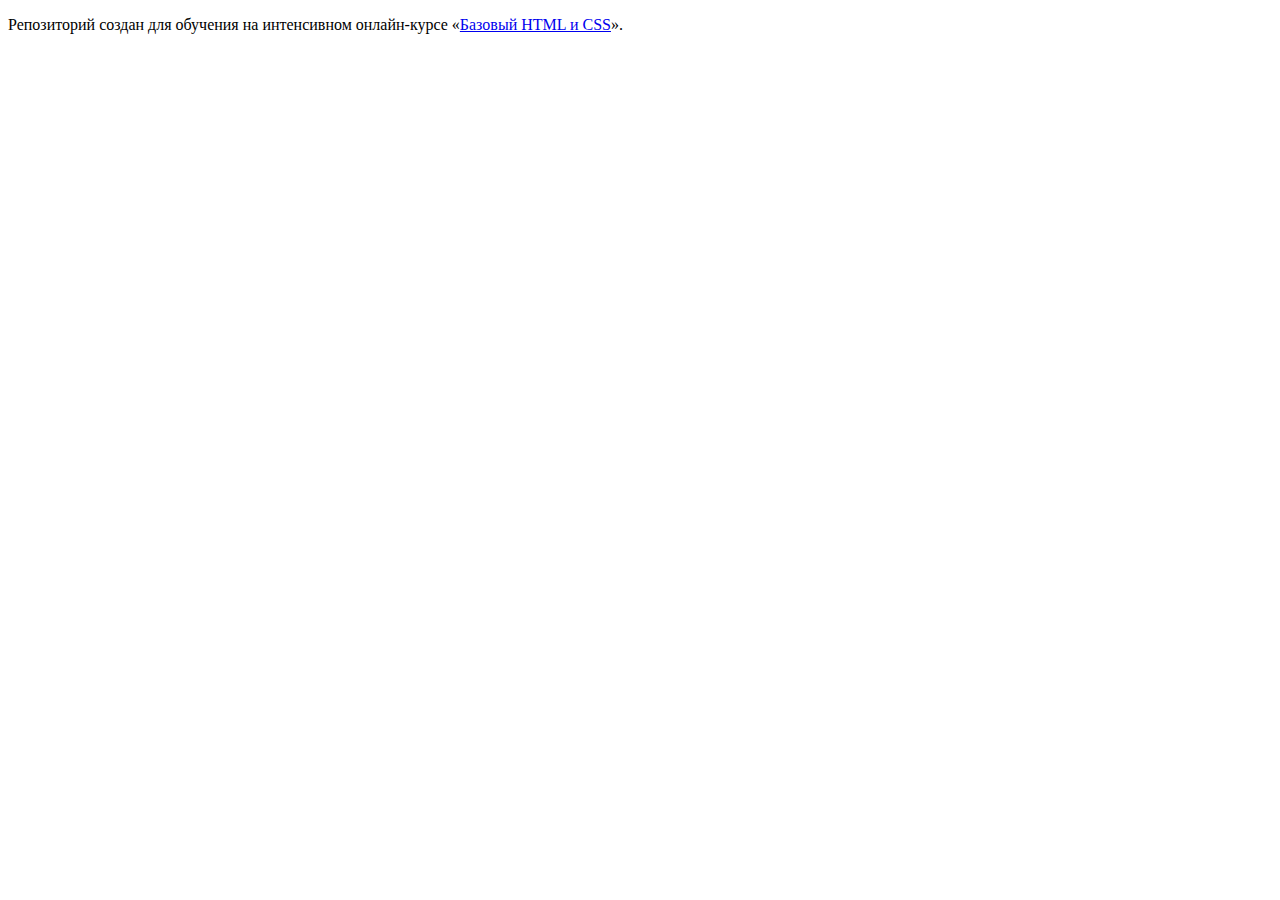
==== index.html @ f956f134 ":hatching_chick:" ====
<!DOCTYPE html>
<html lang="ru">
  <head>
    <meta charset="utf-8">
    <title>HTML Academy: Глейси</title>
  </head>
  <body>

    <p>Репозиторий создан для обучения на интенсивном онлайн‑курсе «<a href="https://htmlacademy.ru/intensive/htmlcss">Базовый HTML и CSS</a>».</p>

  </body>
</html>
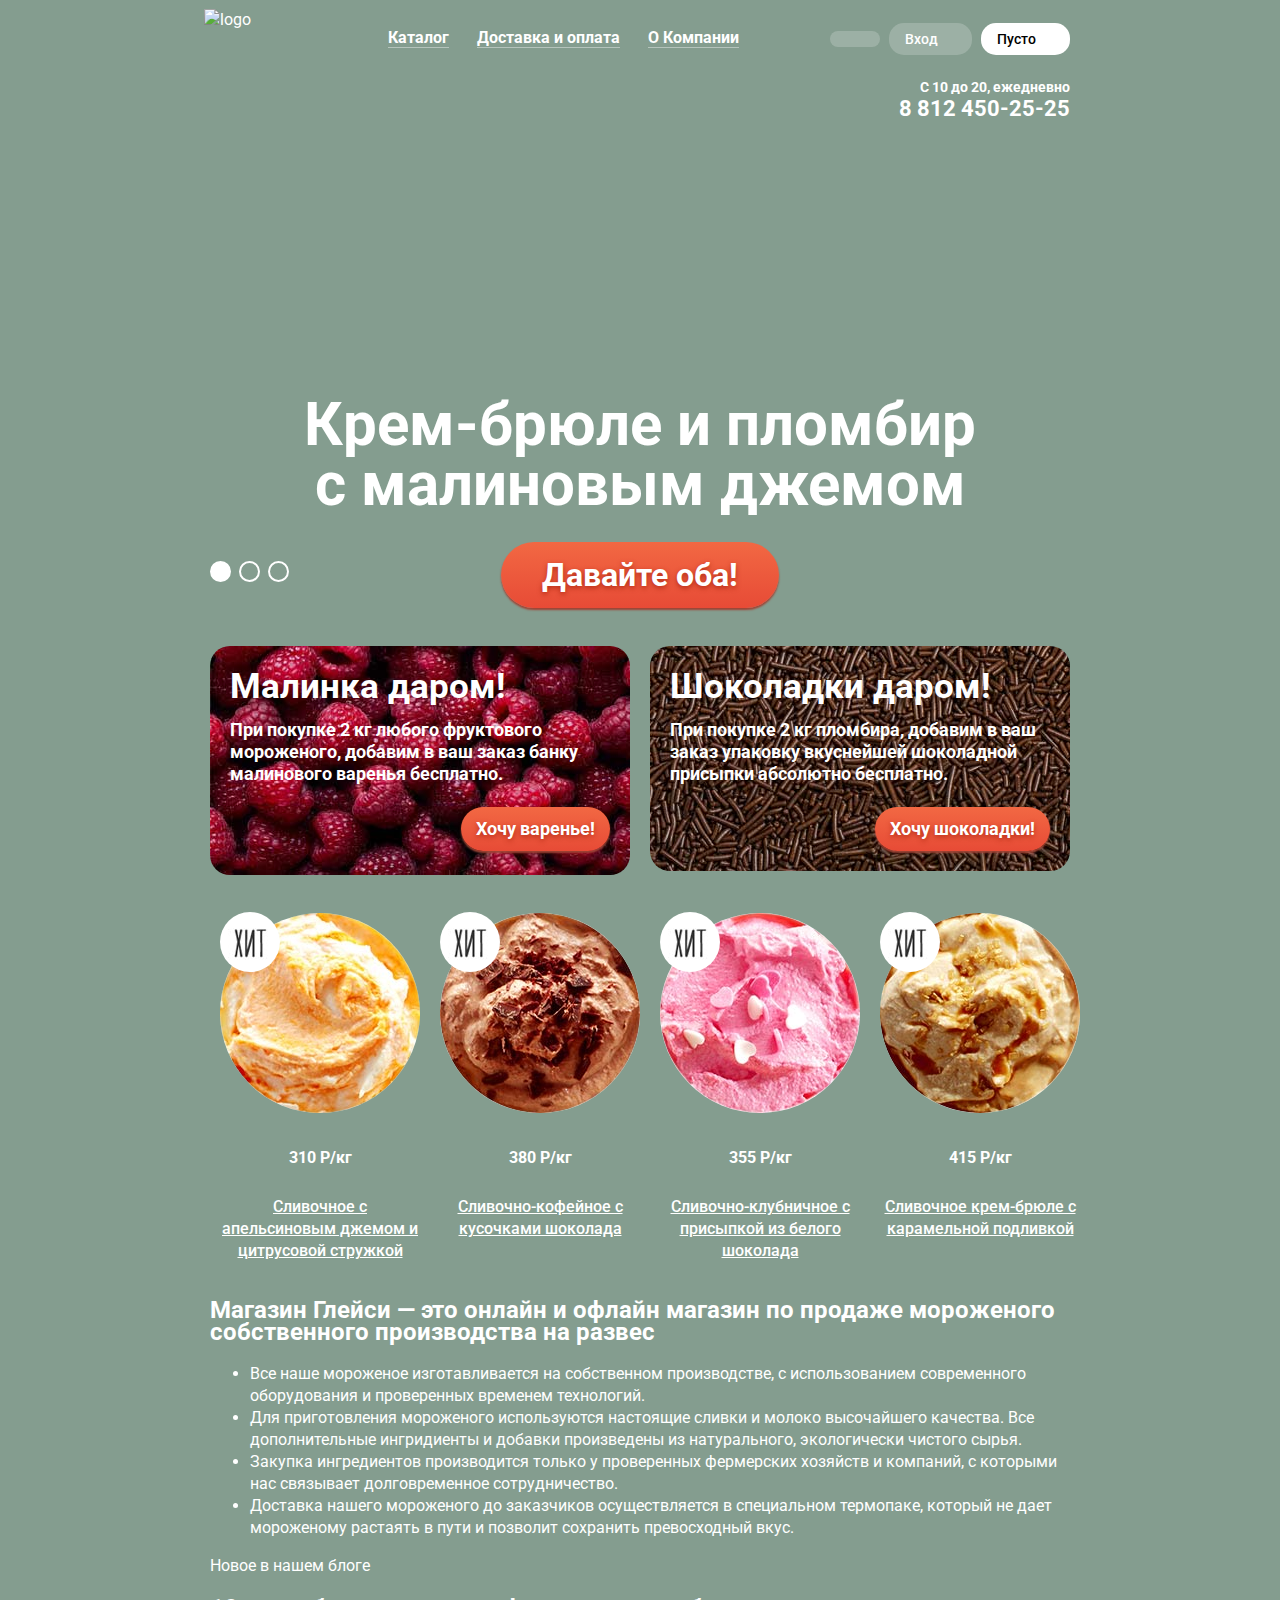
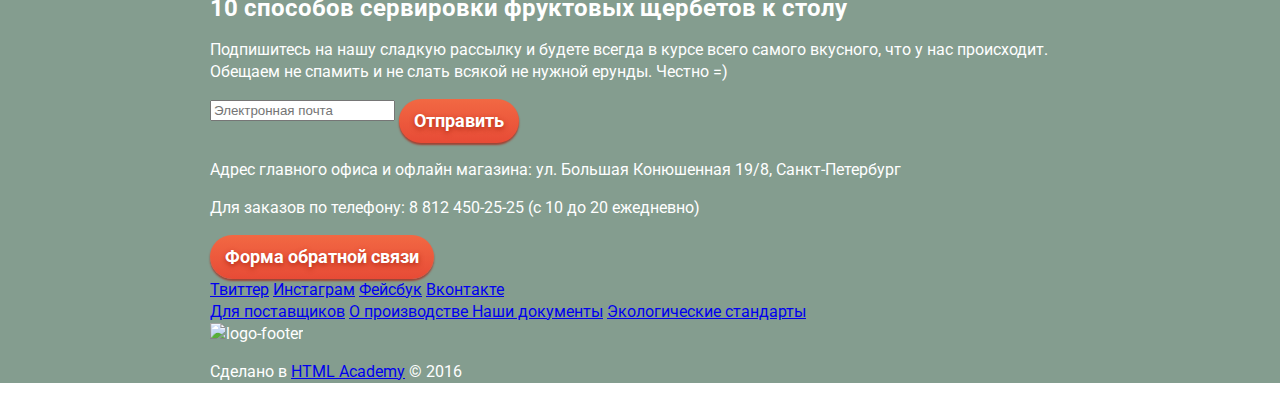
==== commit 1c49f4d8: "Подготовила графику" ====
--- a/index.html
+++ b/index.html
@@ -3,10 +3,164 @@
   <head>
     <meta charset="utf-8">
     <title>HTML Academy: Глейси</title>
+    <link href="https://fonts.googleapis.com/css?family=Roboto:700,900,500&subset=latin,cyrillic" rel="stylesheet" type="text/css">
+
+    <link href="css/normalize.css" rel="stylesheet">
+    <link href="css/style.css" rel="stylesheet">
   </head>
   <body>
-
-    <p>Репозиторий создан для обучения на интенсивном онлайн‑курсе «<a href="https://htmlacademy.ru/intensive/htmlcss">Базовый HTML и CSS</a>».</p>
-
+    <input type="radio" id="btn-1" name="toggle" checked>
+    <input type="radio" id="btn-2" name="toggle">
+    <input type="radio" id="btn-3" name="toggle">
+    <div class="wrapper">
+      <div class="container">
+        <header class="main-header clearfix">
+          <div class="logo">
+            <img src="img/logo.png" width="154" height="64" alt="logo">
+          </div>
+          <nav class="main-nav">
+            <ul class="main-nav__list">
+              <li class="main-nav__item">
+                <a href="catalog.html"><span>Каталог</span></a>
+              </li>
+              <li class="main-nav__item">
+                <a href="#"><span>Доставка и оплата</span></a>
+              </li>
+              <li class="main-nav__item">
+                <a href="#"><span>О Компании</span></a>
+              </li>
+            </ul>
+          </nav>
+          <div class="user-block">
+            <ul class="user-block__list">
+              <li class="user-block__item">
+                <a href="#"></a>
+              </li>
+              <li class="user-block__item">
+                <a href="#">Вход</a>
+              </li>
+              <li class="user-block__item">
+                <a href="#">Пусто</a>
+              </li>
+            </ul>
+          </div>
+        </header>
+        <div class="slider">
+          <div class="slide" id="slide1">
+            <div class="slide-title">Крем-брюле и пломбир с малиновым джемом</div>
+            <a class="btn slide-btn" href="#">Давайте оба!</a>
+          </div>
+          <div class="slide" id="slide2">
+            <div class="slide-title">Шоколадный пломбир и лимонный сорбет</div>
+            <a class="btn slide-btn" href="#">Давайте оба!</a>
+          </div>
+          <div class="slide" id="slide3">
+            <div class="slide-title">Пломбир с помадкой и клубничный щербет</div>
+            <a class="btn slide-btn" href="#">Давайте оба!</a>
+          </div>
+          <div class="slider-controls">
+            <label for="btn-1"></label>
+            <label for="btn-2"></label>
+            <label for="btn-3"></label>
+          </div>
+          <div class="timetable">
+            С 10 до 20, ежедневно <span><br>8 812 450-25-25</span>
+          </div>
+        </div>
+      </div>
+      <main class="container">
+        <div class="advantages clearfix">
+          <div class="advantages-left">
+            <div class="advantages__title">Малинка даром!</div>
+            <div class="advantages__description">При покупке 2 кг любого фруктового мороженого, добавим в ваш заказ банку малинового варенья бесплатно.</div>
+            <a class="btn" href="#">Хочу варенье!</a>
+          </div>
+          <div class="advantages-right">
+            <div class="advantages__title">Шоколадки даром!</div>
+            <div class="advantages__description">При покупке 2 кг пломбира, добавим в ваш заказ упаковку вкуснейшей шоколадной присыпки абсолютно бесплатно.</div>
+            <a class="btn" href="#">Хочу шоколадки!</a>
+          </div>
+        </div>
+        <div class="bestseller">
+          <article class="card">
+            <img class="card__image" src="img/card-1.jpg" width="200" height="200" alt="orange">
+            <p class="card__price">310 Р/кг</p>
+            <a class="card__description" href="#">Сливочное с апельсиновым джемом и цитрусовой стружкой</a>
+            <a class="btn card-btn" href="#">Быстрый просмотр</a>
+          </article>
+          <article class="card">
+            <img class="card__image" src="img/card-2.jpg" width="200" height="200" alt="chocolate">
+            <p class="card__price">380 Р/кг</p>
+            <a class="card__description" href="#">Сливочно-кофейное с кусочками шоколада</a>
+            <a class="btn card-btn" href="#">Быстрый просмотр</a>
+          </article>
+          <article class="card">
+            <img class="card__image" src="img/card-3.jpg" width="200" height="200" alt="strawberry">
+            <p class="card__price">355 Р/кг</p>
+            <a class="card__description" href="#">Сливочно-клубничное с присыпкой из белого шоколада</a>
+            <a class="btn card-btn" href="#">Быстрый просмотр</a>
+          </article>
+          <article class="card">
+            <img class="card__image" src="img/card-4.jpg" width="200" height="200" alt="caramel">
+            <p class="card__price">415 Р/кг</p>
+            <a class="card__description" href="#">Сливочное крем-брюле с карамельной подливкой</a>
+            <a class="btn card-btn" href="#">Быстрый просмотр</a>
+          </article>
+        </div>
+        <div class="features">
+          <h2 class="features__title">Магазин Глейси  — это онлайн и офлайн магазин по продаже мороженого собственного производства на развес</h2>
+          <ul class="features__list">
+            <li class="features__item">Все наше мороженое изготавливается на собственном производстве, с использованием современного оборудования и проверенных временем технологий.</li>
+            <li class="features__item">Для приготовления мороженого используются настоящие сливки и молоко высочайшего качества. Все дополнительные ингридиенты и добавки произведены из натурального, экологически чистого сырья.</li>
+            <li class="features__item">Закупка ингредиентов производится только у проверенных фермерских хозяйств и компаний, с которыми нас связывает долговременное сотрудничество.</li>
+            <li class="features__item">Доставка нашего мороженого до заказчиков осуществляется в специальном термопаке, который не дает мороженому растаять в пути и позволит сохранить превосходный вкус.</li>
+          </ul>
+        </div>
+        <div class="news">
+          <div class="last-added">
+            <p>Новое в нашем блоге</p>
+            <a>
+              <h2>10  способов сервировки фруктовых щербетов к столу</h2>
+            </a>
+          </div>
+          <div class="mailing">
+            <p>Подпишитесь на нашу сладкую рассылку и будете всегда в курсе всего самого вкусного, что у нас происходит. Обещаем не спамить и не слать всякой не нужной ерунды. Честно =)</p>
+            <form action="/echo" method="post">
+              <input type="email" placeholder="Электронная почта">
+              <input class="btn" type="submit" value="Отправить">
+            </form>
+          </div>
+        </div>
+      </main>
+      <footer class="main-footer">
+        <div class="map"></div>
+        <div class="container">
+          <div class="contact">
+            <p>Адрес главного офиса и офлайн магазина:
+            <span>ул. Большая Конюшенная 19/8, Санкт-Петербург</span></p>
+            <p>Для заказов по телефону:
+            <span>8 812 450-25-25</span>
+              (с 10 до 20 ежедневно)</p>
+            <a class="btn" href="#">Форма обратной связи</a>
+          </div>
+          <div class="footer-social">
+            <a class="social-btn social-btn-tw" href="#">Твиттер</a>
+            <a class="social-btn social-btn-inst" href="#">Инстаграм</a>
+            <a class="social-btn social-btn-fb" href="#">Фейсбук</a>
+            <a class="social-btn social-btn-vk" href="#">Вконтакте</a>
+          </div>
+          <div class="footer-providers">
+            <a class="" href="#">Для поставщиков</a>
+            <a class="" href="#">О производстве </a>
+            <a class="" href="#">Наши документы</a>
+            <a class="" href="#">Экологические стандарты</a>
+          </div>
+          <div class="footer-copyright">
+            <img src="#" width="" height="" alt="logo-footer">
+            <p>Сделано в <a href="#">HTML Academy</a> © 2016</p>
+          </div>
+        </div>
+      </footer>
+    </div>
   </body>
 </html>
--- a/css/style.css
+++ b/css/style.css
@@ -0,0 +1,509 @@
+body {
+  font-family: "Roboto", "Arial", sans-serif;
+  font-size: 16px;
+  line-height: 22px;
+  font-weight: 400;
+  color: #fff;
+  margin: 0;
+  padding: 0;
+
+  /*background-color: #849d8f;*/
+}
+
+.wrapper {
+  min-width: 900px;
+  background-repeat: no-repeat;
+  background-position: top center;
+  transition: background-image 0.5s ease, background-color 0.5s ease;
+
+}
+
+.container {
+  /*position: relative;*/
+  width: 860px;
+  padding: 0 20px;
+  margin: 0 auto;
+}
+
+.clearfix::after {
+  content: "";
+  display: table;
+  clear: both;
+}
+
+.main-header {
+  padding: 0px;
+  padding-top: 9px;
+  margin: 0px;
+}
+
+.logo,
+.index-logo {
+  float: left;
+  width: 154px;
+  height: 64px;
+  padding: 0px;
+  margin: 0px;
+  margin-left: -6px;
+  margin-right: 16px;
+}
+
+.index-logo {
+  display: block;
+}
+
+.logo img {
+  display: block;
+  max-width: 100%;
+  height: 100%;
+}
+
+.main-nav {
+  float: left;
+  order: 2;
+  width: auto;
+}
+
+.main-nav__list {
+  margin: 0;
+  padding: 0;
+  list-style: none;
+  font-size: 0;
+}
+
+.main-nav__item {
+  display: inline-block;
+  font-size: 16px;
+  line-height: 18px;
+  font-weight: bold;
+  vertical-align: middle;
+}
+
+.main-nav__item a {
+  display: block;
+  color: #fff;
+  padding: 7px 14px;
+  margin: 13px 0px;
+  margin-bottom: 19px;
+  cursor: pointer;
+  border-radius: 15px;
+  text-decoration: none;
+}
+
+.main-nav span {
+  border-bottom: 1px solid rgba(255,255,255,0.4);
+}
+
+.main-nav__item a:hover {
+  color: #000;
+  background-color: #fff;
+}
+
+.main-nav__item a:active {
+  box-shadow: inset 0 2px 3px 0 #696969;
+}
+
+.main-nav__item a:hover span,
+.main-nav__item a:active span {
+  border-bottom: none;
+}
+
+.main-nav__item .current {
+  background-color: #d07058;
+  border-bottom: none;
+  /*cursor: default;*/
+}
+
+.main-nav__item .current:hover {
+  color: #fff;
+  background-color: #d07058;
+}
+
+.main-nav__item .current:active  {
+  box-shadow: inset 0 0 0 0;
+}
+
+.user-block {
+  float: right;
+}
+
+.user-block__list {
+  margin: 0;
+  padding: 0;
+  list-style: none;
+  font-size: 0;
+}
+
+.user-block__item {
+  display: inline-block;
+  font-size: 14px;
+  line-height: 16px;
+  font-weight: 500;
+  vertical-align: middle;
+  margin-left: 9px;
+}
+
+.user-block__item a {
+  display: block;
+  color: #fff;
+  text-decoration: none;
+  padding: 8px 16px;
+  margin: 0;
+  margin-top: 14px;
+  margin-bottom: 18px;
+  margin-left: 29px;
+  border-radius: 15px;
+  background-color: rgba(255,255,255,0.2);
+}
+
+.user-block__item a:first-child {
+  margin-left: 0px;
+}
+
+.user-block__item a:last-child {
+  padding-right: 34px;
+}
+
+.user-block__item a::before {
+  content: "";
+  position: absolute;
+  top: 0px;
+  left: 0px;
+  width: 20px;
+  height: 20px;
+  background: url("") no-repeat;
+  background-position: -10px -45px;
+}
+
+.user-block__item a:hover {
+  color: #000;
+  background-color: #fff;
+}
+
+.user-block__item a:active {
+  box-shadow: inset 0 2px 3px 0 #696969;
+}
+
+.btn {
+  display: inline-block;
+  font-family: "Roboto", "Arial", sans-serif;
+  vertical-align: top;
+  text-align: center;
+  font-weight: bold;
+  font-size: 18px;
+  line-height: 24px;
+  text-decoration: none;
+  background-image: linear-gradient(#f26843,#e74b36);
+  color: #fff;
+  padding: 10px 15px;
+  text-decoration: none;
+  border: 0;
+  border-radius: 100px;
+  outline: none;
+  cursor: pointer;
+  box-shadow: 0 2px 2px 0 #9e4334;
+  text-shadow: 0 2px 5px rgba(160, 32, 11, 0.76);
+}
+
+.btn:hover {
+  background-image: linear-gradient(#f58669,#ec6f5e);
+  box-shadow: 0 2px 2px 0 #ac1000;
+}
+
+.btn:active {
+  background-image: linear-gradient(#d74632,#e1613e);
+  box-shadow: inset 0 3px 3px 0 #952718;
+}
+
+.slide-btn {
+  font-size: 32px;
+  line-height: 44px;
+  padding: 11px 41px;
+}
+
+.slider {
+  position: relative;
+  padding: 0px;
+  padding-top: 270px; //*под вопросом*//
+  margin: 0px;
+  text-align: center;
+
+  /*height: 535px;*/
+}
+
+input[type="radio"] {
+  display: none;
+}
+
+.slider-controls {
+  position: absolute;
+  bottom: 25px;
+  left: 0;
+  z-index: 20;
+  font-size: 0;
+}
+
+.slider-controls label {
+  display: inline-block;
+  width: 17px;
+  height: 17px;
+  margin-right: 8px;
+  vertical-align: top;
+  background-color: transparent;
+  border: 2px solid #ffffff;
+  border-radius: 50%;
+  cursor: pointer;
+}
+
+.slide {
+  display: none;
+  padding: 0px;
+  margin: 0px;
+}
+
+.slide-title {
+  width: 700px;
+  padding: 0px;
+  padding-top: 52px;
+  padding-bottom: 27px;
+  margin: 0 auto;
+  font-size: 60px;
+  line-height: 60px;
+  font-weight: bold;
+}
+
+#btn-1:checked ~ .wrapper {
+  background-color: #849d8f;
+  background-image: url("../img/slide-1.png");
+}
+
+#btn-2:checked ~ .wrapper {
+  background-color: #8996a6;
+  background-image: url("../img/slide-2.png");
+}
+
+#btn-3:checked ~ .wrapper {
+  background-color: #9d8b84;
+  background-image: url("../img/slide-3.png");
+}
+
+#btn-1:checked ~ .wrapper #slide1,
+#btn-2:checked ~ .wrapper #slide2,
+#btn-3:checked ~ .wrapper #slide3 {
+  display: block;
+}
+
+#btn-1:checked ~ .wrapper label[for="btn-1"],
+#btn-2:checked ~ .wrapper label[for="btn-2"],
+#btn-3:checked ~ .wrapper label[for="btn-3"] {
+  background-color: #ffffff;
+}
+
+#btn-1 ~ .wrapper label[for="btn-1"]:hover,
+#btn-2 ~ .wrapper label[for="btn-2"]:hover,
+#btn-3 ~ .wrapper label[for="btn-3"]:hover {
+  background-color: rgba(255,255,255,0.4);
+}
+
+#btn-1:checked ~ .wrapper label[for="btn-1"]:hover,
+#btn-2:checked ~ .wrapper label[for="btn-2"]:hover,
+#btn-3:checked ~ .wrapper label[for="btn-3"]:hover {
+  background-color: rgba(255,255,255,1);
+}
+
+.timetable {
+  position: absolute;
+  top: 0px;
+  right: 0px;
+  font-size: 14px;
+  line-height: 16px;
+  font-weight: bold;
+  text-align: right;
+}
+
+.timetable span {
+  font-size: 22px;
+  line-height: 24px;
+}
+
+.advantages {
+  margin-top: 38px;
+  margin-bottom: 28px;
+  padding: 0px;
+}
+
+.advantages-left {
+  float: left;
+  width: 380px;
+  font-size: 0px;
+  margin-right: 20px;
+  padding: 20px;
+  padding-bottom: 24px;
+  text-align: right;
+  background: url("../img/raspberry.jpg") no-repeat;
+  border-radius: 20px;
+}
+
+.advantages-right {
+  float: right;
+  width: 380px;
+  font-size: 0px;
+  padding: 20px;
+  margin: 0px;
+  text-align: right;
+  background: url("../img/choko.jpg") no-repeat;
+  border-radius: 20px;
+}
+
+.advantages__title {
+  font-size: 35px;
+  line-height: 41px;
+  font-weight: bold;
+  padding: 0px;
+  margin: 0px;
+  margin-bottom: 12px;
+  text-align: left;
+}
+
+.advantages__description {
+  font-size: 18px;
+  font-weight: bold;
+  padding: 0px;
+  margin: 0px;
+  margin-bottom: 22px;
+  text-align: left;
+}
+
+.bestseller {
+  display: flex;
+  flex-direction: row;
+  padding: 0px;
+  margin: 0px;
+  text-align: top;
+}
+
+.card {
+  position: relative;
+  width: 200px;
+  margin: 0px;
+  padding: 10px;
+  padding-bottom: 17px;
+  text-align: center;
+  border-radius: 10px;
+}
+
+.bestseller .card::after {
+  content: "";
+  position: absolute;
+  top: 9px;
+  left: 10px;
+  width: 60px;
+  height: 60px;
+  border-radius: 50%;
+  background: url("../img/hit.jpg") no-repeat;
+}
+
+.card__image {
+  border-radius: 50%;
+}
+
+.card__price {
+  font-size: ;
+  line-height: 45px;
+  font-weight: bold;
+}
+
+.card__description {
+  font-family: "Roboto", "Arial", sans-serif;
+  font-size: 16px;
+  line-height: 22px;
+  font-weight: 500;
+  color: #fff;
+}
+
+.card-btn {
+  display: none;
+  position: absolute;
+  bottom: 17px;
+  left: 10px;
+}
+
+.card:hover {
+  background-color: #b1c0b8;
+}
+.card:hover .card__description {
+  text-decoration: none;
+}
+
+.card:hover .card-btn {
+  display: block;
+}
+
+
+
+.catalog-page {
+  background-image: linear-gradient(#9db1a5,#849d8f);
+}
+
+.catalog-title {
+  padding: 26px 0px;
+  margin: 0px;
+}
+
+.catalog-title h1 {
+  font-size: 35px;
+  line-height: 41px;
+  font-weight: bold;
+  text-align: left;
+  padding: 0px;
+  margin: 0px;
+}
+
+.breadcrumbs {
+  list-style: none;
+  padding: 0px;
+  margin: 0px;
+  font-size: 0px;
+  line-height: 16px;
+}
+
+.breadcrumbs-item {
+  display: inline-block;
+  font-weight: 400;
+  padding: 0px;
+  margin: 0px;
+  margin-right: 20px;
+  vertical-align: top;
+}
+
+.breadcrumbs-item a {
+  display: block;
+  font-size: 14px;
+  color: #fff;
+  padding: 0px;
+  margin: 0px;
+}
+
+.breadcrumbs-item a:hover,
+.breadcrumbs-item a:active {
+  color: #ffbc9e;
+}
+
+.breadcrumbs-current a {
+  cursor: default;
+  text-decoration: none;
+}
+
+.breadcrumbs-current a:hover,
+.breadcrumbs-current a:active {
+  color: #fff;
+}
+
+.card-layout {
+  display: flex;
+  flex-direction: row;
+  flex-wrap: wrap;
+  width: 880px;
+  padding: 0px 10px;
+  margin: 0px auto;
+}
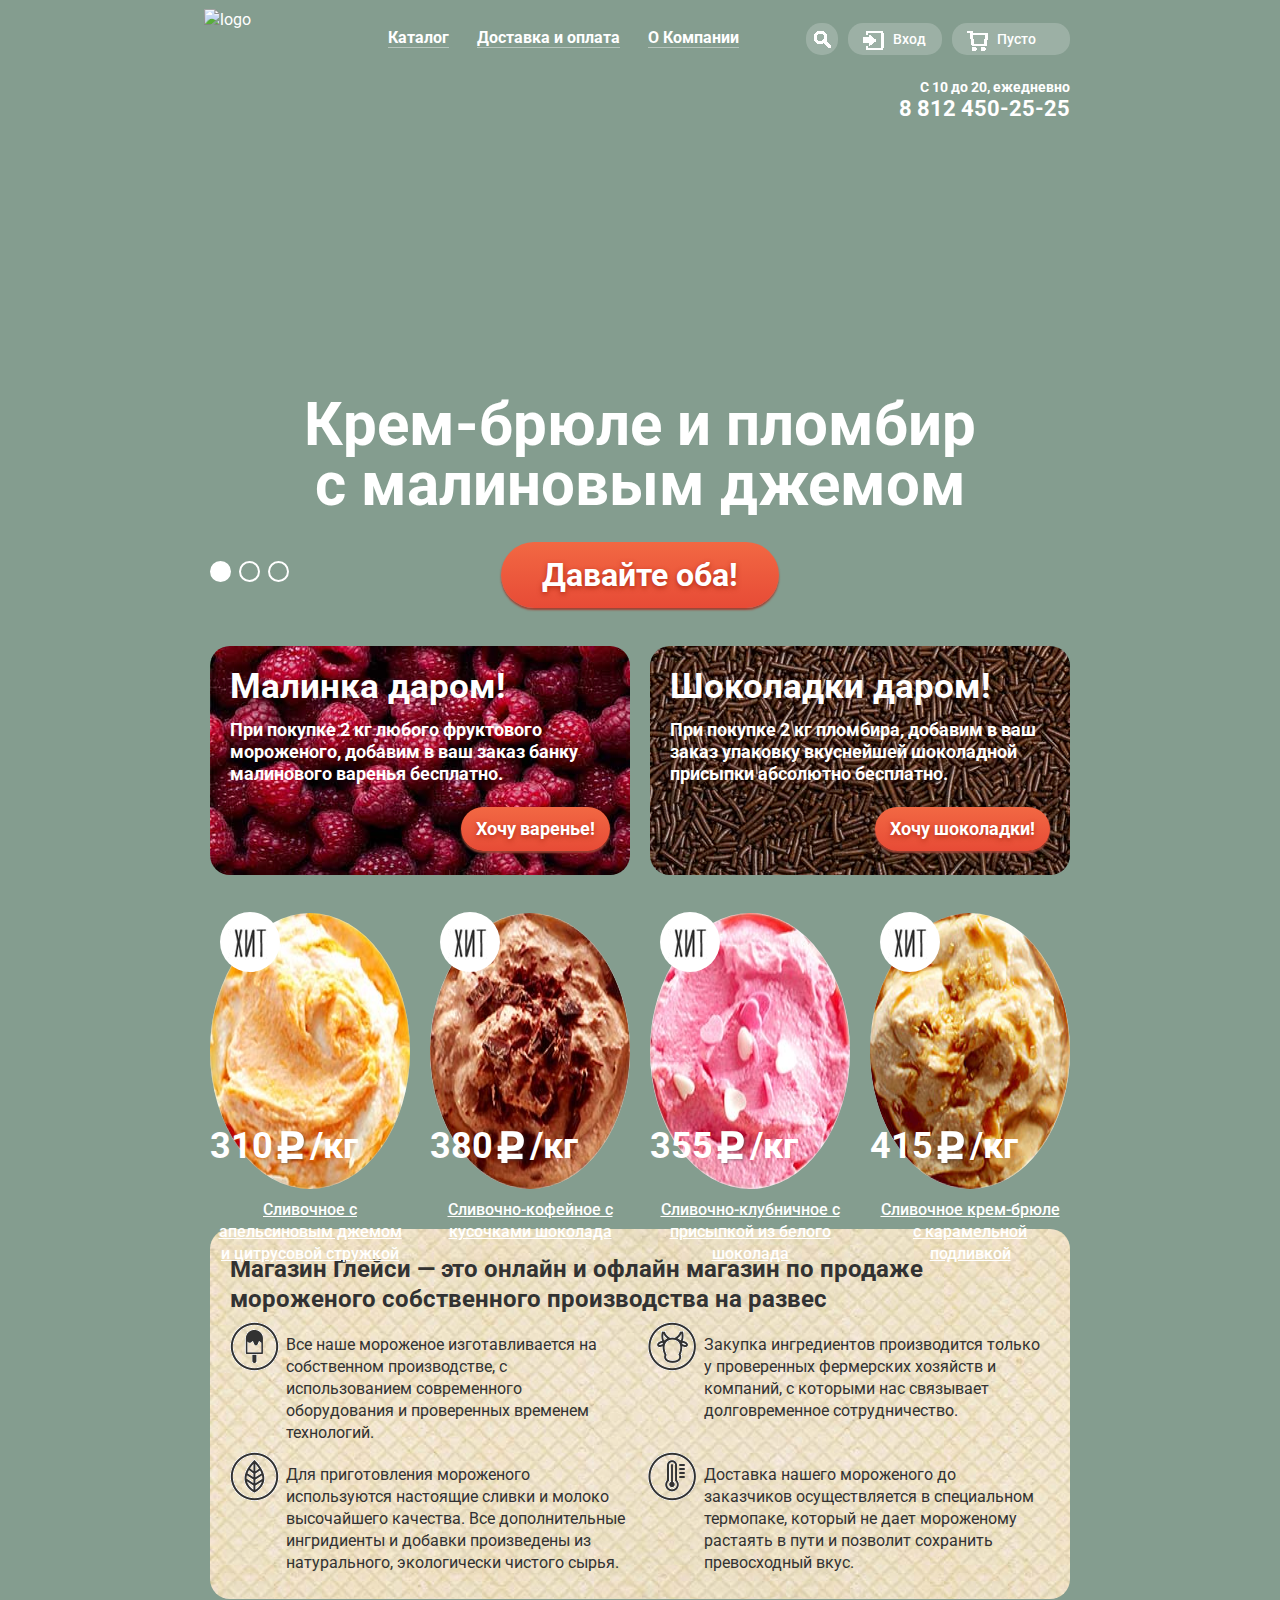
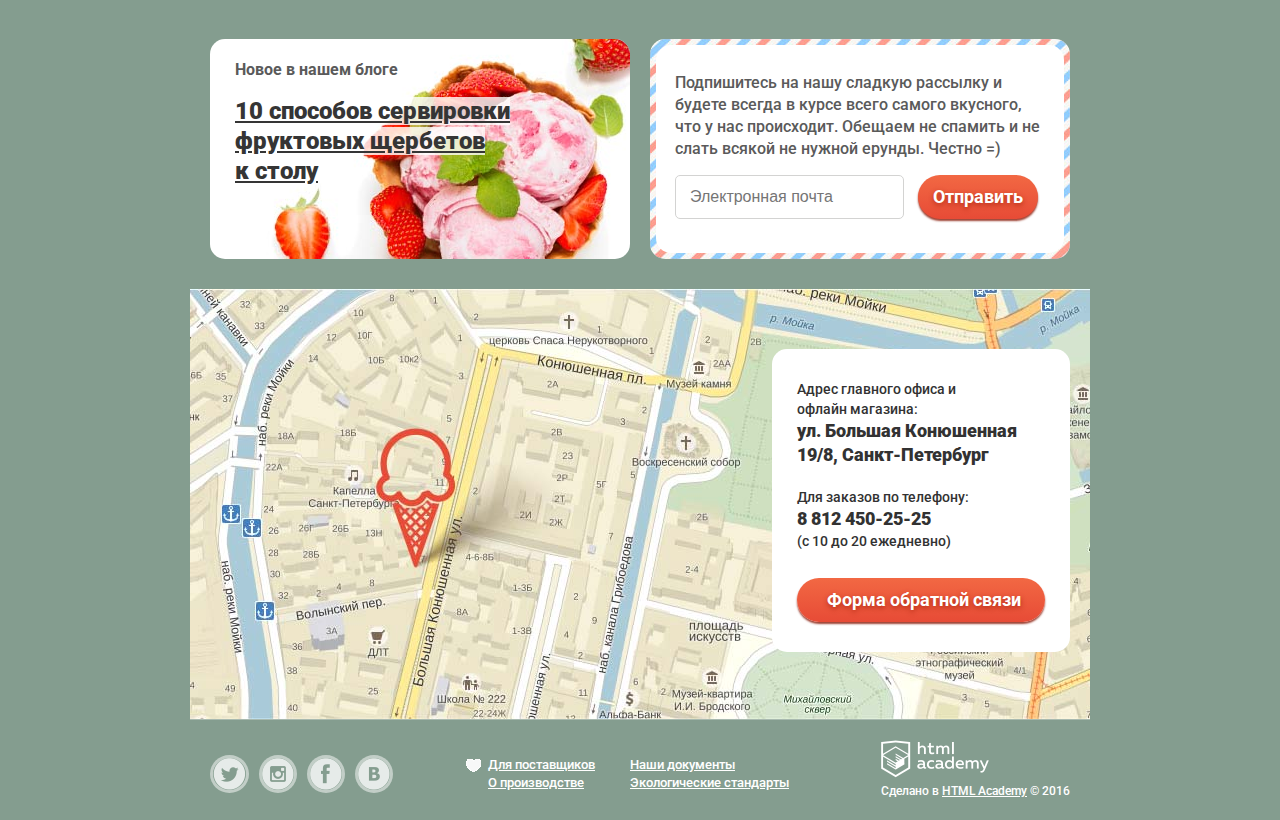
==== commit 8892a77a: "Merge pull request #4 from SpyckakIryna/master" ====
--- a/index.html
+++ b/index.html
@@ -4,7 +4,6 @@
     <meta charset="utf-8">
     <title>HTML Academy: Глейси</title>
     <link href="https://fonts.googleapis.com/css?family=Roboto:700,900,500&subset=latin,cyrillic" rel="stylesheet" type="text/css">
-
     <link href="css/normalize.css" rel="stylesheet">
     <link href="css/style.css" rel="stylesheet">
   </head>
@@ -14,7 +13,7 @@
     <input type="radio" id="btn-3" name="toggle">
     <div class="wrapper">
       <div class="container">
-        <header class="main-header clearfix">
+        <header class="main-header  clearfix">
           <div class="logo">
             <img src="img/logo.png" width="154" height="64" alt="logo">
           </div>
@@ -34,13 +33,13 @@
           <div class="user-block">
             <ul class="user-block__list">
               <li class="user-block__item">
-                <a href="#"></a>
+                <a class="search" href="#"></a>
               </li>
               <li class="user-block__item">
-                <a href="#">Вход</a>
+                <a class="login" href="#">Вход</a>
               </li>
               <li class="user-block__item">
-                <a href="#">Пусто</a>
+                <a class="cart" href="#">Пусто</a>
               </li>
             </ul>
           </div>
@@ -48,15 +47,15 @@
         <div class="slider">
           <div class="slide" id="slide1">
             <div class="slide-title">Крем-брюле и пломбир с малиновым джемом</div>
-            <a class="btn slide-btn" href="#">Давайте оба!</a>
+            <a class="btn  slide-btn" href="#">Давайте оба!</a>
           </div>
           <div class="slide" id="slide2">
             <div class="slide-title">Шоколадный пломбир и лимонный сорбет</div>
-            <a class="btn slide-btn" href="#">Давайте оба!</a>
+            <a class="btn  slide-btn" href="#">Давайте оба!</a>
           </div>
           <div class="slide" id="slide3">
             <div class="slide-title">Пломбир с помадкой и клубничный щербет</div>
-            <a class="btn slide-btn" href="#">Давайте оба!</a>
+            <a class="btn  slide-btn" href="#">Давайте оба!</a>
           </div>
           <div class="slider-controls">
             <label for="btn-1"></label>
@@ -69,7 +68,7 @@
         </div>
       </div>
       <main class="container">
-        <div class="advantages clearfix">
+        <div class="advantages  clearfix">
           <div class="advantages-left">
             <div class="advantages__title">Малинка даром!</div>
             <div class="advantages__description">При покупке 2 кг любого фруктового мороженого, добавим в ваш заказ банку малинового варенья бесплатно.</div>
@@ -84,80 +83,101 @@
         <div class="bestseller">
           <article class="card">
             <img class="card__image" src="img/card-1.jpg" width="200" height="200" alt="orange">
-            <p class="card__price">310 Р/кг</p>
-            <a class="card__description" href="#">Сливочное с апельсиновым джемом и цитрусовой стружкой</a>
-            <a class="btn card-btn" href="#">Быстрый просмотр</a>
+            <div class="card__price">310<span></span>/кг</div>
+            <p class="card__description" href="#">Сливочное с апельсиновым джемом и цитрусовой стружкой</p>
+            <div class="btn-inner">
+              <a class="btn" href="#">Быстрый просмотр</a>
+            </div>
           </article>
           <article class="card">
             <img class="card__image" src="img/card-2.jpg" width="200" height="200" alt="chocolate">
-            <p class="card__price">380 Р/кг</p>
-            <a class="card__description" href="#">Сливочно-кофейное с кусочками шоколада</a>
-            <a class="btn card-btn" href="#">Быстрый просмотр</a>
+            <div class="card__price">380<span></span>/кг</div>
+            <p class="card__description" href="#">Сливочно-кофейное с кусочками шоколада</p>
+            <div class="btn-inner">
+              <a class="btn" href="#">Быстрый просмотр</a>
+            </div>
           </article>
           <article class="card">
             <img class="card__image" src="img/card-3.jpg" width="200" height="200" alt="strawberry">
-            <p class="card__price">355 Р/кг</p>
-            <a class="card__description" href="#">Сливочно-клубничное с присыпкой из белого шоколада</a>
-            <a class="btn card-btn" href="#">Быстрый просмотр</a>
+            <div class="card__price">355<span></span>/кг</div>
+            <p class="card__description" href="#">Сливочно-клубничное с присыпкой из белого шоколада</p>
+            <div class="btn-inner">
+              <a class="btn" href="#">Быстрый просмотр</a>
+            </div>
           </article>
           <article class="card">
             <img class="card__image" src="img/card-4.jpg" width="200" height="200" alt="caramel">
-            <p class="card__price">415 Р/кг</p>
-            <a class="card__description" href="#">Сливочное крем-брюле с карамельной подливкой</a>
-            <a class="btn card-btn" href="#">Быстрый просмотр</a>
+            <p class="card__price">415<span></span>/кг</p>
+            <p class="card__description" href="#">Сливочное крем-брюле с карамельной подливкой</p>
+            <div class="btn-inner">
+              <a class="btn" href="#">Быстрый просмотр</a>
+            </div>
           </article>
         </div>
         <div class="features">
           <h2 class="features__title">Магазин Глейси  — это онлайн и офлайн магазин по продаже мороженого собственного производства на развес</h2>
           <ul class="features__list">
-            <li class="features__item">Все наше мороженое изготавливается на собственном производстве, с использованием современного оборудования и проверенных временем технологий.</li>
-            <li class="features__item">Для приготовления мороженого используются настоящие сливки и молоко высочайшего качества. Все дополнительные ингридиенты и добавки произведены из натурального, экологически чистого сырья.</li>
-            <li class="features__item">Закупка ингредиентов производится только у проверенных фермерских хозяйств и компаний, с которыми нас связывает долговременное сотрудничество.</li>
-            <li class="features__item">Доставка нашего мороженого до заказчиков осуществляется в специальном термопаке, который не дает мороженому растаять в пути и позволит сохранить превосходный вкус.</li>
+            <li class="features__item  ice-cream">Все наше мороженое изготавливается на собственном производстве, с использованием современного оборудования и проверенных временем технологий.</li>
+            <li class="features__item  leaf">Для приготовления мороженого используются настоящие сливки и молоко высочайшего качества. Все дополнительные ингридиенты и добавки произведены из натурального, экологически чистого сырья.</li>
+            <li class="features__item  cow">Закупка ингредиентов производится только у проверенных фермерских хозяйств и компаний, с которыми нас связывает долговременное сотрудничество.</li>
+            <li class="features__item  term">Доставка нашего мороженого до<br>заказчиков осуществляется в специальном термопаке, который не дает мороженому растаять в пути и позволит сохранить превосходный вкус.</li>
           </ul>
         </div>
-        <div class="news">
-          <div class="last-added">
+        <div class="news  clearfix">
+          <div class="news__left">
             <p>Новое в нашем блоге</p>
-            <a>
-              <h2>10  способов сервировки фруктовых щербетов к столу</h2>
-            </a>
+            <h2 class="last-added">
+              <a href="#">10  способов сервировки фруктовых щербетов<br>к столу</a>
+            </h2>
           </div>
-          <div class="mailing">
-            <p>Подпишитесь на нашу сладкую рассылку и будете всегда в курсе всего самого вкусного, что у нас происходит. Обещаем не спамить и не слать всякой не нужной ерунды. Честно =)</p>
-            <form action="/echo" method="post">
-              <input type="email" placeholder="Электронная почта">
-              <input class="btn" type="submit" value="Отправить">
-            </form>
+          <div class="news__right">
+            <div class="news__content">
+              <p class="mailing">Подпишитесь на нашу сладкую рассылку и будете всегда в курсе всего самого вкусного, что у нас происходит. Обещаем не спамить и не слать всякой не нужной ерунды. Честно =)</p>
+              <form action="/echo" method="post">
+                <input type="email" placeholder="Электронная почта">
+                <input class="btn" type="submit" value="Отправить">
+              </form>
+            </div>
           </div>
         </div>
       </main>
       <footer class="main-footer">
-        <div class="map"></div>
-        <div class="container">
+        <div class="map">
           <div class="contact">
-            <p>Адрес главного офиса и офлайн магазина:
-            <span>ул. Большая Конюшенная 19/8, Санкт-Петербург</span></p>
-            <p>Для заказов по телефону:
-            <span>8 812 450-25-25</span>
-              (с 10 до 20 ежедневно)</p>
+            <div class="contact__adress">
+              <p>Адрес главного офиса и<br>офлайн магазина:</p>
+              <p><span>ул. Большая Конюшенная 19/8, Санкт-Петербург</span></p>
+            </div>
+            <div class="contact__phone">
+              <p>Для заказов по телефону:</p>
+              <p><span>8 812 450-25-25</span></p>
+              <p>(с 10 до 20 ежедневно)</p>
+            </div>
             <a class="btn" href="#">Форма обратной связи</a>
           </div>
+        </div>
+        <div class="container  clearfix">
           <div class="footer-social">
-            <a class="social-btn social-btn-tw" href="#">Твиттер</a>
-            <a class="social-btn social-btn-inst" href="#">Инстаграм</a>
-            <a class="social-btn social-btn-fb" href="#">Фейсбук</a>
-            <a class="social-btn social-btn-vk" href="#">Вконтакте</a>
+            <a class="social-btn  social-btn-tw" href="#">Твиттер</a>
+            <a class="social-btn  social-btn-insta" href="#">Инстаграм</a>
+            <a class="social-btn  social-btn-fb" href="#">Фейсбук</a>
+            <a class="social-btn  social-btn-vk" href="#">Вконтакте</a>
           </div>
-          <div class="footer-providers">
-            <a class="" href="#">Для поставщиков</a>
-            <a class="" href="#">О производстве </a>
-            <a class="" href="#">Наши документы</a>
-            <a class="" href="#">Экологические стандарты</a>
+          <div class="footer-providers  clearfix">
+            <div class="left-field">
+              <a class="providers" href="#">Для поставщиков</a>
+              <a class="" href="#">О производстве </a>
+            </div>
+            <div class="right-field">
+              <a class="" href="#">Наши документы</a>
+              <a class="" href="#">Экологические стандарты</a>
+            </div>
           </div>
           <div class="footer-copyright">
-            <img src="#" width="" height="" alt="logo-footer">
-            <p>Сделано в <a href="#">HTML Academy</a> © 2016</p>
+            <a href="#" class="logo-academy">
+              <img src="img/logo-htmlacademy.png" width="108" height="38" alt="logo-footer">
+            </a>
+            <p>Сделано в <a class="link-academy" href="#">HTML Academy</a> © 2016</p>
           </div>
         </div>
       </footer>
--- a/css/style.css
+++ b/css/style.css
@@ -140,39 +140,37 @@
   line-height: 16px;
   font-weight: 500;
   vertical-align: middle;
-  margin-left: 9px;
+  margin-left: 10px;
 }
 
 .user-block__item a {
+  position: relative;
   display: block;
   color: #fff;
   text-decoration: none;
-  padding: 8px 16px;
+  padding: 8px 0px;
+  padding-left: 45px;
   margin: 0;
   margin-top: 14px;
   margin-bottom: 18px;
-  margin-left: 29px;
   border-radius: 15px;
   background-color: rgba(255,255,255,0.2);
 }
 
-.user-block__item a:first-child {
+.user-block__item .search {
+  min-height: 16px;
+  width: 32px;
   margin-left: 0px;
-}
-
-.user-block__item a:last-child {
+  padding-left: 0px;
+  padding-right: 0px;
+}
+
+.user-block .login {
+  padding-right: 16px;
+}
+
+.user-block .cart {
   padding-right: 34px;
-}
-
-.user-block__item a::before {
-  content: "";
-  position: absolute;
-  top: 0px;
-  left: 0px;
-  width: 20px;
-  height: 20px;
-  background: url("") no-repeat;
-  background-position: -10px -45px;
 }
 
 .user-block__item a:hover {
@@ -182,6 +180,58 @@
 
 .user-block__item a:active {
   box-shadow: inset 0 2px 3px 0 #696969;
+}
+
+.search::before {
+  content: "";
+  position: absolute;
+  top: 8px;
+  left: 8px;
+  width: 17px;
+  height: 17px;
+  background-image: url("../img/sprite.png");
+  background-repeat: no-repeat;
+  background-position: -335px -83px;
+}
+
+.search:hover::before {
+  background-position: -335px -130px;
+}
+
+.login::before {
+  content: "";
+  position: absolute;
+  top: 8px;
+  left: 15px;
+  width: 21px;
+  height: 19px;
+  background-image: url("../img/sprite.png");
+  background-repeat: no-repeat;
+  background-position: -60px -77px;
+}
+
+.login:hover::before {
+  background-position: -156px -156px;
+}
+
+.cart::before {
+  content: "";
+  position: absolute;
+  top: 8px;
+  left: 15px;
+  width: 21px;
+  height: 20px;
+  background-image: url("../img/sprite.png");
+  background-repeat: no-repeat;
+  background-position: -66px -15px;
+}
+
+.cart:hover::before {
+  background-position: -15px -15px;
+}
+
+.cart-full::before {
+  background-position: ; //* добавить в справйт корзину с красным фоном*//
 }
 
 .btn {
@@ -226,8 +276,8 @@
   padding: 0px;
   padding-top: 270px; //*под вопросом*//
   margin: 0px;
+  margin-bottom: 38px;
   text-align: center;
-
   /*height: 535px;*/
 }
 
@@ -327,9 +377,10 @@
 }
 
 .advantages {
-  margin-top: 38px;
+  margin: 0;
+  /*margin-top: 38px;*/
   margin-bottom: 28px;
-  padding: 0px;
+  padding: 0;
 }
 
 .advantages-left {
@@ -349,6 +400,7 @@
   width: 380px;
   font-size: 0px;
   padding: 20px;
+  padding-bottom: 24px;
   margin: 0px;
   text-align: right;
   background: url("../img/choko.jpg") no-repeat;
@@ -378,18 +430,18 @@
   display: flex;
   flex-direction: row;
   padding: 0px;
-  margin: 0px;
-  text-align: top;
+  justify-content: space-between;
+  /*text-align: top;*/
+  margin-bottom: 27px;
 }
 
 .card {
   position: relative;
   width: 200px;
   margin: 0px;
-  padding: 10px;
-  padding-bottom: 17px;
-  text-align: center;
-  border-radius: 10px;
+  padding: 10px 0;
+  padding-bottom: 13px;
+  text-align: left;
 }
 
 .bestseller .card::after {
@@ -399,18 +451,38 @@
   left: 10px;
   width: 60px;
   height: 60px;
+  background: url("../img/hit.jpg") no-repeat;
   border-radius: 50%;
-  background: url("../img/hit.jpg") no-repeat;
 }
 
 .card__image {
+  display: block;
+  max-width: 100%;
+  height: 100%;
   border-radius: 50%;
+  padding: 0px;
+  margin: 0px;
 }
 
 .card__price {
-  font-size: ;
+  font-size: 36px;
   line-height: 45px;
   font-weight: bold;
+  padding: 0px;
+  margin: 0px;
+  margin-top: -65px;
+  margin-bottom: 20px;
+}
+
+.card__price span {
+  display: inline-block;
+  width: 31px;
+  height: 36px;
+  background-image: url("../img/sprite.png");
+  background-repeat: no-repeat;
+  background-position: -274px -83px;
+  vertical-align: middle;
+  margin: 0px 3px;
 }
 
 .card__description {
@@ -419,27 +491,186 @@
   line-height: 22px;
   font-weight: 500;
   color: #fff;
-}
-
-.card-btn {
+  text-align: center;
+  padding: 0px 5px;
+  padding-top: 10px;
+  margin: 0px;
+  text-decoration: underline;
+}
+
+.btn-inner {
   display: none;
   position: absolute;
-  bottom: 17px;
-  left: 10px;
-}
-
-.card:hover {
-  background-color: #b1c0b8;
-}
+  font-size: 0px;
+  top: 0px;
+  left: -10px;
+  width: 220px;
+  min-height: 60px;
+  background-color: rgba(255,255,255,0.3);
+  padding: 0px;
+  padding-top: 300px;
+  margin: 0px;
+  border-radius: 10px;
+  text-align: center;
+  z-index: 200;
+}
+
+.card:hover .btn-inner {
+  display: block;
+}
+
 .card:hover .card__description {
   text-decoration: none;
 }
 
-.card:hover .card-btn {
-  display: block;
-}
-
-
+.features {
+  padding: 25px 20px;
+  color: #323232;
+  background: #f0e4ce url("../img/pattern.jpg");
+  border-radius: 20px;
+  /*margin-top: 27px;*/
+  margin-bottom: 40px;
+}
+
+.features__title {
+  font-size: 24px;
+  line-height: 30px;
+  font-weight: medium;
+  padding: 0;
+  margin: 0;
+}
+
+.features__list {
+  list-style: none;
+  padding: 0;
+  margin: 0;
+  text-align: left;
+  width: 820px;
+  columns: 2;
+  column-width: 345px;
+}
+
+.features__item {
+  display: inline-block;
+  position: relative;
+  min-height: 110px;
+  /*width: 350px;*/
+  font-size: 16px;
+  line-height: 22px;
+  font-weight: normal;
+  padding: 0px;
+  padding-left: 56px;
+  margin: 0px;
+  margin-top: 20px;
+  vertical-align: top;
+  /*margin-right: 20px;*/
+}
+
+.features__item::before {
+  content: "";
+  position: absolute;
+  top: -12px;
+  left: 0;
+  width: 49px;
+  height: 49px;
+  background-color: transparent;
+  background-image: url("../img/sprite.png");
+  background-repeat: no-repeat;
+}
+
+.ice-cream::before {
+  background-position: -195px -77px;
+}
+
+.leaf::before {
+  background-position: -77px -156px;
+}
+
+.cow::before {
+  background-position: -117px -15px;
+}
+
+.term::before {
+  background-position: -207px -177px;
+}
+
+.news {
+  padding: 0px;
+  margin: 0px;
+  margin-bottom: 10px;
+}
+
+.news__left {
+  float: left;
+  min-height: 180px;
+  width: 370px;
+  padding: 20px 25px;
+  margin: 0px;
+  margin-right: 20px;
+  border-radius: 15px;
+  background-image: url("../img/bg-strawberry.jpg");
+}
+
+.news__right {
+  float: left;
+  min-height: 180px;
+  padding: 6px;
+  margin: 0px;
+  border-radius: 15px;
+  background: url("../img/post.jpg") 50% 50%;
+}
+
+.news__right .news__content {
+  min-height: 150px;
+  width: 370px;
+  border-radius: 15px;
+  background-color: #fff;
+  padding: 27px 19px;
+  padding-bottom: 31px;
+}
+
+.news p {
+  padding: 0px;
+  margin: 0px;
+  margin-bottom: 15px;
+  font-size: 16px;
+  line-height: 22px;
+  font-weight: 700;
+  color: #5a5a5a;
+}
+
+.news .mailing {
+  font-weight: 500;
+}
+
+.last-added {
+  padding: 0px;
+  margin: 0px;
+}
+
+.last-added a {
+  font-size: 24px;
+  line-height: 30px;
+  font-weight: 900;
+  color: #353535;
+  text-decoration: underline;
+  cursor: pointer;
+  background-color: rgba(255,255,255,0.8);
+}
+
+.news__right input[type="email"] {
+  width: 199px;
+  font-size: 16px;
+  line-height: 24px;
+  font-weight: normal;
+  color: #999999;
+  border: 1px solid #d3d3d2;
+  padding: 9px 14px;
+  margin: 0px;
+  margin-right: 10px;
+  border-radius: 5px;
+  outline: none;
+}
 
 .catalog-page {
   background-image: linear-gradient(#9db1a5,#849d8f);
@@ -502,8 +733,275 @@
 .card-layout {
   display: flex;
   flex-direction: row;
+  justify-content: space-between;
   flex-wrap: wrap;
-  width: 880px;
+  /*width: 880px;
   padding: 0px 10px;
+  margin: 0px auto;*/
+}
+
+.btn-pages {
+  min-width: 152px;
+  padding: 0 24px;
+  margin: 0px;
+}
+
+.btn-pages ul {
+  list-style: none;
+  font-size: 0px;
+  padding: 0px;
+  margin: 0px;
+}
+
+.btn-pages li {
+  display: inline-block;
+  font-size: 16px;
+  line-height: 18px;
+  font-weight: 700;
+  text-align: center;
+}
+
+.btn-pages a {
+  display: block;
+  font-size: 16px;
+  line-height: 18px;
+  font-weight: 700;
+  padding: 4px 8px;
+  margin: 0px 2px;
+  color: #fff;
+  text-decoration: none;
+  cursor: pointer;
+}
+
+.btn-pages a:hover {
+  background-color: rgba(255,255,255,0.2);
+  border-radius: 50%;
+}
+
+.btn-active {
+  display: block;
+  font-size: 16px;
+  line-height: 18px;
+  font-weight: 700;
+  padding: 4px 8px;
+  margin: 0px 2px;
+  background-color: #fff;
+  color: #000;
+  border-radius: 50%;
+}
+
+.main-footer {
+  padding: 0px;
+  margin: 0px;
+  margin-top: 30px;
+}
+
+.map {
+  position: relative;
+  width: 900px;
+  height: 430px;
+  padding: 0;
   margin: 0px auto;
-}
+  background: url("../img/map.jpg") no-repeat;
+}
+
+.contact {
+  position: absolute;
+  top: 60px;
+  right: 20px;
+  background-color: #fff;
+  border-radius: 15px;
+  font-size: 14px;
+  line-height: 20px;
+  font-weight: 500;
+  color: #323232;
+  padding: 30px 25px;
+  margin: 0px;
+}
+
+.contact p {
+  width: 225px;
+  padding: 0px;
+  margin: 0px;
+}
+
+.contact span {
+  font-size: 18px;
+  line-height: 24px;
+  font-weight: 900;
+}
+
+.contact__adress {
+  padding: 0px;
+  margin: 0px;
+  margin-bottom: 20px;
+}
+
+.contact__phone {
+  padding: 0px;
+  margin: 0px;
+}
+
+.contact .btn {
+  padding-right: 24px;
+  padding-left: 30px;
+  margin-top: 27px;
+}
+
+.main-footer .container {
+  padding: 20px 20px;
+  border-top: 1px solid rgba(255,255,255,0.3);
+}
+
+.footer-social {
+  float: left;
+  font-size: 0px;
+  width: 200px;
+  padding: 0px;
+  padding-top: 15px;
+  padding-botoom: 7px;
+  margin: 0px;
+  margin-right: 20px;
+  text-align: left;
+}
+
+.social-btn {
+  display: inline-block;
+  width: 32px;
+  height: 32px;
+  font-size: 0px;
+  padding: 0px;
+  margin: 0px;
+  margin-right: 10px;
+  text-decoration: none;
+  vertical-align: middle;
+  border-radius: 50%;
+  border: 3px solid rgba(255,255,255,0.5);
+  /*background-color: #fff;*/
+  background-image: url("../img/sprite.png");
+  background-repeat: no-repeat;
+}
+
+.social-btn:hover {
+  border: 3px solid rgba(255,255,255,0.7); //*ДОРАБОТАТЬ!!!!!!!!!!!!!!!!!!!!!!!!!!!!!!!!*//
+}
+
+.social-btn:hover {
+  border: 3px solid rgba(255,255,255,0.7); //*ДОРАБОТАТЬ!!!!!!!!!!!!!!!!!!!!!!!!!!!!!!!!*//
+  box-shadow: inset 0 0 0 0 #999a99;
+}
+
+.social-btn-tw {
+  width: 33px;
+  background-position: -285px -177px;
+}
+
+.social-btn-insta {
+  background-position: -15px -156px;
+}
+
+.social-btn-fb {
+  background-position: -195px -15px;
+}
+
+.social-btn-vk {
+  background-position: -348px -177px;
+}
+
+.footer-providers {
+  float: left;
+  font-size: 0px;
+  text-align: left;
+  /*width: 345px;*/
+  padding: 0px 36px;
+  padding-right: 40px;
+  margin: 0px;
+  /*margin-right: 20px;*/
+}
+
+.left-field,
+.right-field {
+  display: inline-block;
+  padding: 0px;
+  padding-top: 16px;
+  padding-left: 22px;
+  padding-bottom: 8px;
+  margin: 0px;
+  vertical-align: middle;
+}
+
+.left-field {
+  width: 120px;
+}
+
+.right-field {
+  min-width: 180px;
+}
+
+.left-field a,
+.right-field a {
+  display: block;
+  font-size: 13px;
+  line-height: 18px;
+  font-weight: 500;
+  color: #fff;
+}
+
+.providers {
+  position: relative;
+  font-weight: 900;
+}
+
+.providers::before {
+  position: absolute;
+  content: "";
+  display: block;
+  top: 3px;
+  left: -22px;
+  width: 15px;
+  height: 13px;
+  background-image: url("../img/sprite.png");
+  background-repeat: no-repeat;
+  background-position: -15px -77px;
+}
+
+.footer-copyright {
+  float: right;
+  /*width: 190px;*/
+  padding: 0px;
+  padding-left: 10px;
+  margin: 0px;
+  font-size: 12px;
+  line-height: 18px;
+  font-weight: 500;
+}
+
+.logo-academy {
+  display: block;
+  width: 108px;
+  height: 38px;
+  padding: 0px;
+  margin: 0px;
+}
+
+.link-academy {
+  font-size: 12px;
+  line-height: 18px;
+  font-weight: 500;
+  color: #fff;
+  cursor: pointer;
+}
+
+.logo-academy img {
+  display: block;
+  max-width: 100%;
+  height: 100%;
+  padding: 0px;
+  margin: 0px;
+}
+
+.footer-copyright p {
+  padding: 0px;
+  margin: 0px;
+  margin-top: 4px;
+}
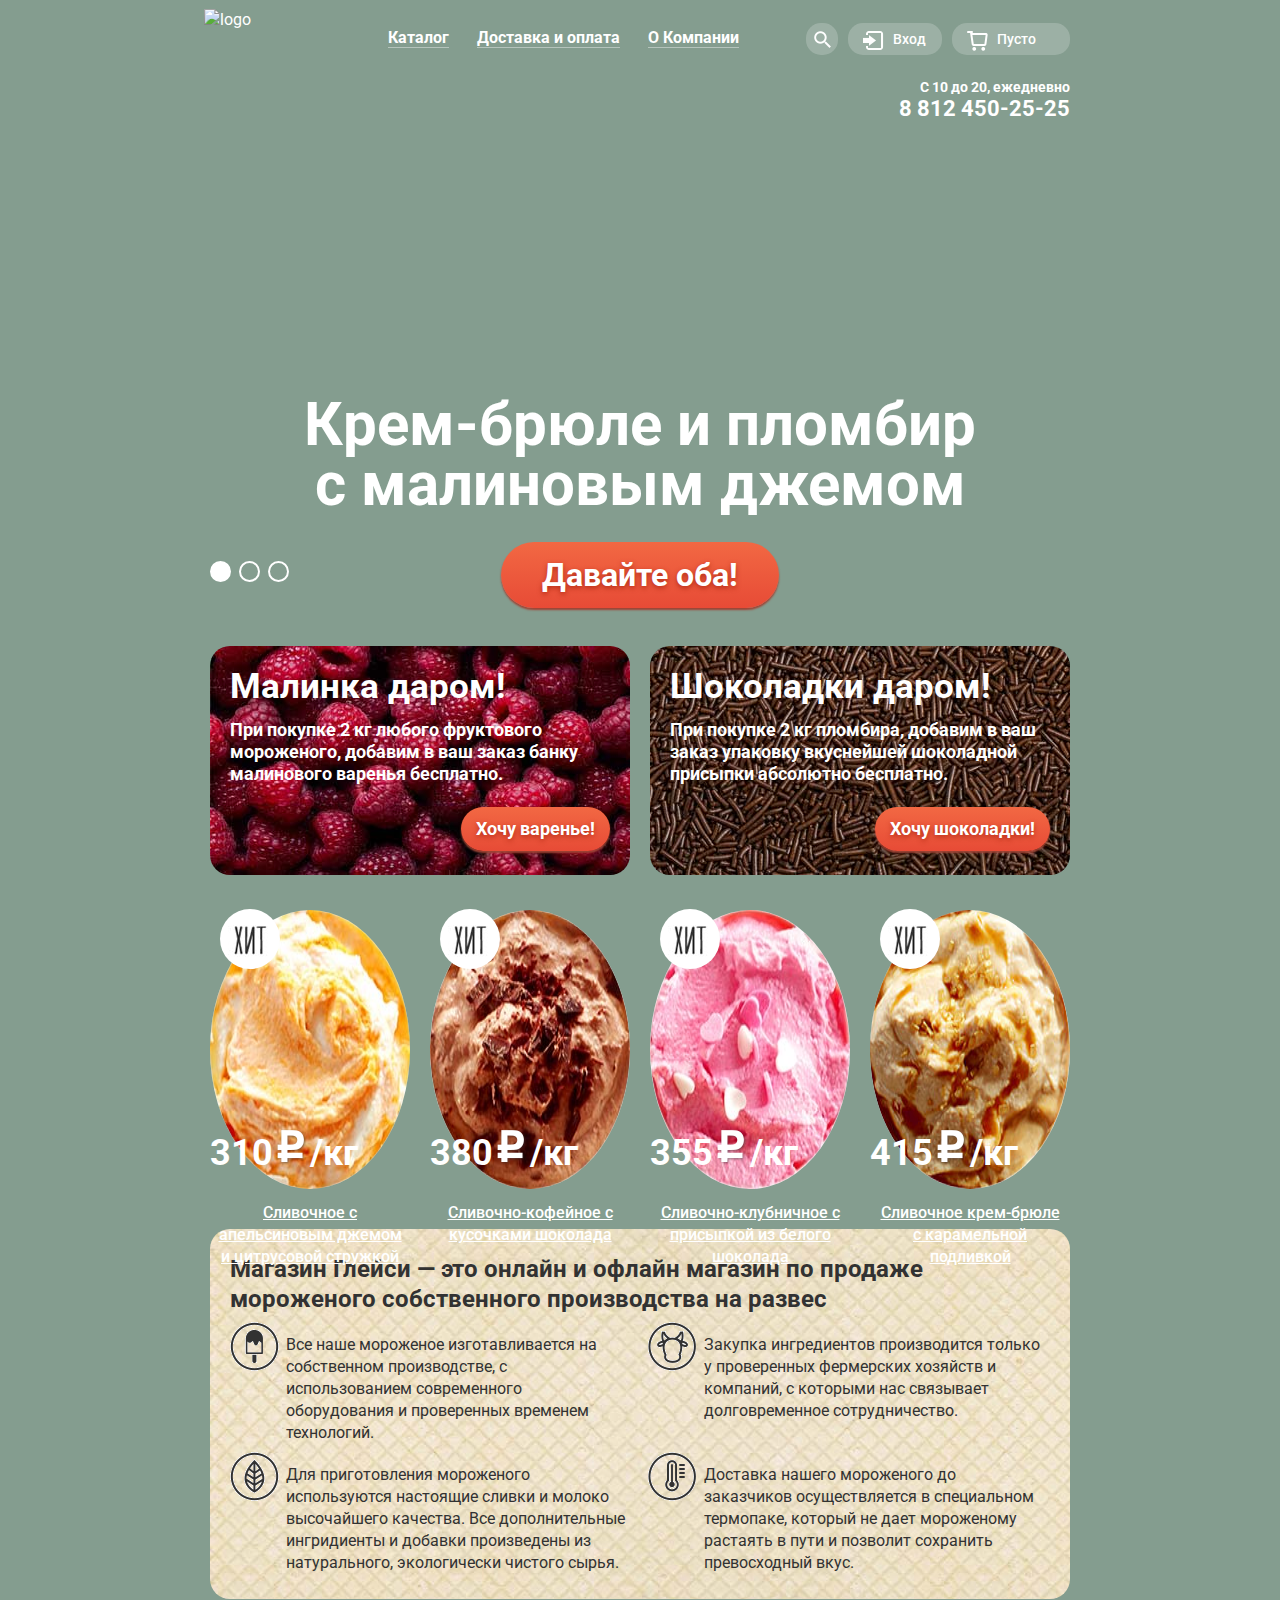
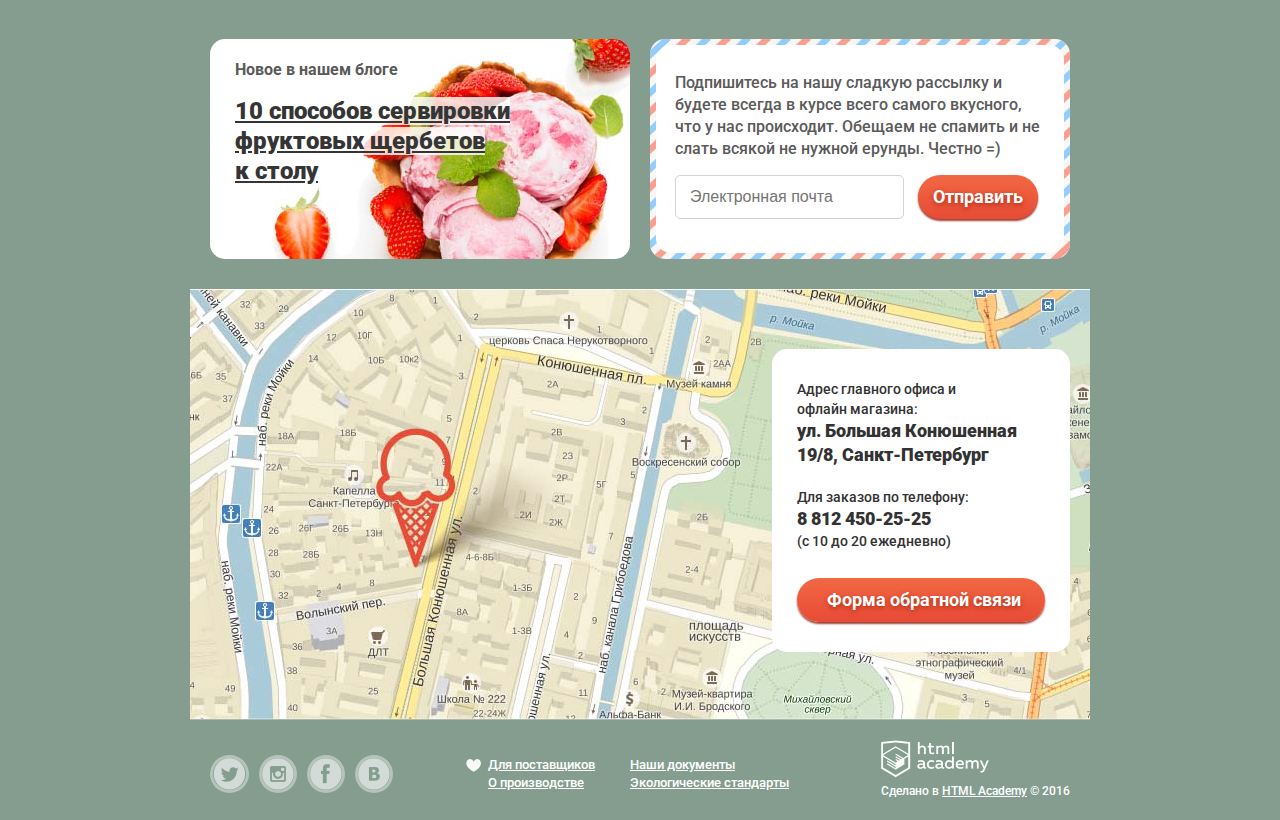
==== commit 9a7fd6da: "Merge pull request #5 from SpyckakIryna/master" ====
--- a/index.html
+++ b/index.html
@@ -20,13 +20,20 @@
           <nav class="main-nav">
             <ul class="main-nav__list">
               <li class="main-nav__item">
-                <a href="catalog.html"><span>Каталог</span></a>
+                <a class="main-nav__link" href="catalog.html"><span>Каталог</span></a>
+                <ul class="sub-menu">
+                  <li class="sub-menu__item"><a class="sub-menu__link" href="#">Новинки</a></li>
+                  <li class="sub-menu__item"><a class="sub-menu__link" href="catalog.html">Сливочное</a></li>
+                  <li class="sub-menu__item"><a class="sub-menu__link" href="#">Щербеты</a></li>
+                  <li class="sub-menu__item"><a class="sub-menu__link" href="#">Фруктовый лед</a></li>
+                  <li class="sub-menu__item"><a class="sub-menu__link" href="#">Мелорин</a></li>
+                </ul>
               </li>
               <li class="main-nav__item">
-                <a href="#"><span>Доставка и оплата</span></a>
+                <a class="main-nav__link" href="#"><span>Доставка и оплата</span></a>
               </li>
               <li class="main-nav__item">
-                <a href="#"><span>О Компании</span></a>
+                <a class="main-nav__link" href="#"><span>О Компании</span></a>
               </li>
             </ul>
           </nav>
@@ -34,9 +41,23 @@
             <ul class="user-block__list">
               <li class="user-block__item">
                 <a class="search" href="#"></a>
+                <form class="find">
+                  <input type="search" placeholder="Что ищем?">
+                </form>
               </li>
               <li class="user-block__item">
                 <a class="login" href="#">Вход</a>
+                <div class="login-block">
+                  <form class="login-form" action="https://echo.htmlacademy.ru" method="post">
+                    <input type="text" name="login" placeholder="Электронная почта">
+                    <input type="password"  name="password" placeholder="Пароль">
+                    <button class="btn" type="submit">Войти</button>
+                    <div class="info-inner">
+                      <a href="#">Забыл пароль?</a>
+                      <a href="#">Новая регистрация</a>
+                    </div>
+                  </form>
+                </div>
               </li>
               <li class="user-block__item">
                 <a class="cart" href="#">Пусто</a>
@@ -133,7 +154,7 @@
           <div class="news__right">
             <div class="news__content">
               <p class="mailing">Подпишитесь на нашу сладкую рассылку и будете всегда в курсе всего самого вкусного, что у нас происходит. Обещаем не спамить и не слать всякой не нужной ерунды. Честно =)</p>
-              <form action="/echo" method="post">
+              <form class="mailing-form" action="/echo" method="post">
                 <input type="email" placeholder="Электронная почта">
                 <input class="btn" type="submit" value="Отправить">
               </form>
@@ -181,6 +202,16 @@
           </div>
         </div>
       </footer>
+      <div class="modal-block">
+        <button class="modal-block-close" type="button" title="Закрыть">Закрыть</button>
+        <div class="modal-block-title">Мы обязательно вам ответим!</div>
+        <form class="message-form  clearfix" action="https://echo.htmlacademy.ru" method="post">
+          <input type="text" name="user-name" placeholder="Как вас зовут?" required>
+          <input type="text" name="user-mail" placeholder="Ваша почта для ответа?" required>
+          <textarea name="message" id="message-field" placeholder="Напишите что-нибудь..."></textarea>
+          <button class="btn" type="submit">Отправить</button>
+        </form>
+      </div>
     </div>
   </body>
 </html>
--- a/css/style.css
+++ b/css/style.css
@@ -6,12 +6,12 @@
   color: #fff;
   margin: 0;
   padding: 0;
-
+  min-width: 900px;
   /*background-color: #849d8f;*/
 }
 
 .wrapper {
-  min-width: 900px;
+  /*min-width: 900px;*/
   background-repeat: no-repeat;
   background-position: top center;
   transition: background-image 0.5s ease, background-color 0.5s ease;
@@ -72,6 +72,7 @@
 }
 
 .main-nav__item {
+  position: relative;
   display: inline-block;
   font-size: 16px;
   line-height: 18px;
@@ -79,7 +80,7 @@
   vertical-align: middle;
 }
 
-.main-nav__item a {
+.main-nav__link {
   display: block;
   color: #fff;
   padding: 7px 14px;
@@ -94,17 +95,17 @@
   border-bottom: 1px solid rgba(255,255,255,0.4);
 }
 
-.main-nav__item a:hover {
+.main-nav__link:hover {
   color: #000;
-  background-color: #fff;
-}
-
-.main-nav__item a:active {
+  background-color: #f8f7f4;
+}
+
+.main-nav__link:active {
   box-shadow: inset 0 2px 3px 0 #696969;
 }
 
-.main-nav__item a:hover span,
-.main-nav__item a:active span {
+.main-nav__link:hover span,
+.main-nav__link:active span {
   border-bottom: none;
 }
 
@@ -121,6 +122,62 @@
 
 .main-nav__item .current:active  {
   box-shadow: inset 0 0 0 0;
+}
+
+.sub-menu {
+  display: none;
+  position: absolute;
+  width: 142px;
+  top: 50px;
+  left: -7px;
+  /*height: 170px;*/
+  list-style: none;
+  padding: 3px 0px;
+  /*padding-left: 6px;
+  padding-right: 9px;*/
+  margin: 0px;
+  background-color: #f8f7f4;
+  z-index: 300;
+  border-radius: 10px;
+}
+
+.main-nav__item:hover .sub-menu {
+  display: block;
+}
+
+.sub-menu__item {
+  display: block;
+  padding: 0px;
+  margin: 0px;
+  margin-buttom: 3px;
+}
+
+.sub-menu__link {
+  display: block;
+  font-size: 14px;
+  line-height: 16px;
+  font-weight: normal;
+  padding: 6px 15px;
+  margin: 0px;
+  color: #000;
+  text-decoration: none;
+  cursor: pointer;
+}
+
+.sub-menu__item:nth-of-type(1) .sub-menu__link {
+  font-weight: bold;
+}
+
+.sub-menu__link:hover {
+  background-color: #fbded7;
+}
+
+.sub-menu__link:active {
+  background-color: #f6b5a5;
+}
+
+.sub-menu__link .active-link {
+  background-color: #d07058;
 }
 
 .user-block {
@@ -135,6 +192,7 @@
 }
 
 .user-block__item {
+  position: relative;
   display: inline-block;
   font-size: 14px;
   line-height: 16px;
@@ -165,6 +223,38 @@
   padding-right: 0px;
 }
 
+.find {
+  display: none;
+  position: absolute;
+  z-index: 200;
+  top: 50px;
+  right: 0px;
+  width: 310px;
+  height: 44px;
+  background-color: #f8f7f4;
+  border-radius: 10px;
+  padding: 20px 15px;
+  margin: 0px;
+}
+
+.user-block__item:hover .find {
+  display: block;
+}
+
+input[type="search"] {
+  width: 100%;
+  padding: 9px 14px;
+  margin: 0px;
+  box-sizing: border-box;
+  font-size: 14px;
+  line-height: 24px;
+  border: 1px solid #d3d3d2;
+  border-radius: 10px;
+  background-color: #fff;
+  color: #323232;
+  outline: none;
+}
+
 .user-block .login {
   padding-right: 16px;
 }
@@ -175,7 +265,7 @@
 
 .user-block__item a:hover {
   color: #000;
-  background-color: #fff;
+  background-color: #f8f7f4;
 }
 
 .user-block__item a:active {
@@ -191,11 +281,11 @@
   height: 17px;
   background-image: url("../img/sprite.png");
   background-repeat: no-repeat;
-  background-position: -335px -83px;
+  background-position: -236px -72px;
 }
 
 .search:hover::before {
-  background-position: -335px -130px;
+  background-position: -236px -113px;
 }
 
 .login::before {
@@ -207,11 +297,76 @@
   height: 19px;
   background-image: url("../img/sprite.png");
   background-repeat: no-repeat;
-  background-position: -60px -77px;
+  background-position: -180px -141px;
 }
 
 .login:hover::before {
-  background-position: -156px -156px;
+  background-position: -85px -184px;
+}
+
+.login-block {
+  display: none;
+  position: absolute;
+  width: 241px;
+  top: 50px;
+  right: 0px;
+  padding-top: 20px;
+  padding-left: 19px;
+  padding-right: 17px;
+  padding-bottom: 22px;
+  z-index: 200;
+  background-color: #f8f7f4;
+  border-radius: 10px;
+}
+
+.login-block form {
+  display: flex;
+  flex-direction: row;
+  flex-wrap: wrap;
+  justify-content: space-between;
+}
+
+.login-block input {
+  font-size: 16px;
+  line-height: 24px;
+  font-weight: normal;
+  color: #323232;
+  font-family: "Roboto", "Arial", sans-serif;
+  border: 1px solid #d3d3d2;
+  border-radius: 5px;
+  outline: none;
+  background-color: #fff;
+  width: 100%;
+  padding: 9px 14px;
+  margin: 0px;
+  margin-bottom: 20px;
+  box-sizing: border-box;
+}
+
+.info-inner {
+  padding: 0px;
+  margin: 0px;
+}
+
+.info-inner a {
+  font-size: 13px;
+  line-height: 16px;
+  color: #323232;
+  padding: 3px 0px;
+  margin: 0px;
+  text-decoration: underline;
+}
+
+.info-inner a:hover {
+  color: #ffbc9e;
+}
+
+.login-block .btn {
+  padding: 10px 24px;
+}
+
+.user-block__item:hover .login-block {
+  display: block;
 }
 
 .cart::before {
@@ -223,11 +378,11 @@
   height: 20px;
   background-image: url("../img/sprite.png");
   background-repeat: no-repeat;
-  background-position: -66px -15px;
+  background-position: -57px -12px;
 }
 
 .cart:hover::before {
-  background-position: -15px -15px;
+  background-position: -12px -12px;
 }
 
 .cart-full::before {
@@ -379,7 +534,7 @@
 .advantages {
   margin: 0;
   /*margin-top: 38px;*/
-  margin-bottom: 28px;
+  margin-bottom: 25px;
   padding: 0;
 }
 
@@ -432,7 +587,7 @@
   padding: 0px;
   justify-content: space-between;
   /*text-align: top;*/
-  margin-bottom: 27px;
+  margin-bottom: 30px;
 }
 
 .card {
@@ -440,11 +595,11 @@
   width: 200px;
   margin: 0px;
   padding: 10px 0;
-  padding-bottom: 13px;
+  /*padding-bottom: 13px;*/
   text-align: left;
 }
 
-.bestseller .card::after {
+.bestseller .card::before {
   content: "";
   position: absolute;
   top: 9px;
@@ -470,8 +625,8 @@
   font-weight: bold;
   padding: 0px;
   margin: 0px;
-  margin-top: -65px;
-  margin-bottom: 20px;
+  margin-top: -60px;
+  margin-bottom: 14px;
 }
 
 .card__price span {
@@ -480,8 +635,7 @@
   height: 36px;
   background-image: url("../img/sprite.png");
   background-repeat: no-repeat;
-  background-position: -274px -83px;
-  vertical-align: middle;
+  background-position: -218px -12px;
   margin: 0px 3px;
 }
 
@@ -493,7 +647,7 @@
   color: #fff;
   text-align: center;
   padding: 0px 5px;
-  padding-top: 10px;
+  padding-top: 12px;
   margin: 0px;
   text-decoration: underline;
 }
@@ -508,7 +662,7 @@
   min-height: 60px;
   background-color: rgba(255,255,255,0.3);
   padding: 0px;
-  padding-top: 300px;
+  padding-top: 305px;
   margin: 0px;
   border-radius: 10px;
   text-align: center;
@@ -579,19 +733,19 @@
 }
 
 .ice-cream::before {
-  background-position: -195px -77px;
+  background-position: -107px -85px;
 }
 
 .leaf::before {
-  background-position: -77px -156px;
+  background-position: -12px -158px;
 }
 
 .cow::before {
-  background-position: -117px -15px;
+  background-position: -146px -12px;
 }
 
 .term::before {
-  background-position: -207px -177px;
+  background-position: -130px -184px;
 }
 
 .news {
@@ -637,6 +791,10 @@
   line-height: 22px;
   font-weight: 700;
   color: #5a5a5a;
+}
+
+.mailing-form {
+  width: 370px;
 }
 
 .news .mailing {
@@ -730,14 +888,247 @@
   color: #fff;
 }
 
+.form-filter {
+  width: 860px;
+  display: flex;
+  flex-direction: row;
+  justify-content: space-between;
+  flex-wrap: wrap;
+  padding: 0px;
+  margin: 0px;
+  font-size: 14px;
+  line-height: 16px;
+  font-weight: 700;
+  color: #fff;
+}
+
+.form-title {
+  color: #fff;
+  outline: none;
+  padding: 0px;
+  margin: 0px;
+  margin-left: 15px;
+  margin-bottom: 7px;
+}
+
+fieldset {
+  padding: 0px;
+  margin: 0px;
+  margin-bottom: 15px;
+  border: none;
+}
+
+.sorting {
+  width: 192px;
+  height: 36px;
+  font-size: 16px;
+  line-height: 18px;
+  background: rgba(255,255,255,0.2);
+  border-radius: 20px;
+  padding: 9px 15px;
+  margin: 0px;
+  border: none;
+  outline: none;
+}
+
+.sorting:hover {
+  color: #000;
+  background-color: #fff;
+}
+
+.sorting-item {
+  padding: 0px;
+  margin: 0px;
+  border: none;
+  outline: none;
+}
+
+.range-controls {
+  width: 188px;
+  position: relative;
+  height: 20px;
+  padding-top: 16px;
+  padding-right: 15px;
+  padding-left: 15px;
+  margin: 0px;
+  border-radius: 20px;
+  background: rgba(255,255,255,0.2);
+}
+
+.range-controls .scale {
+  height: 4px;
+  background: rgba(255,255,255,0.5);
+}
+
+.range-controls .bar {
+  width: 53%;
+  height: 4px;
+  margin-left: 28px;
+  background: rgba(255,255,255,1);
+}
+
+.range-controls .toggle {
+  position: absolute;
+  top: 8px;
+  width: 20px;
+  height: 20px;
+  cursor: pointer;
+  border-radius: 50%;
+  background: rgba(255,255,255,1);
+}
+
+.range-controls .toggle-min {
+  left: 35px;
+}
+
+.range-controls .toggle-max {
+  right: 65px;
+}
+
+.fieldset-inner {
+  padding: 9px 14px;
+  margin: 0px;
+  border-radius: 20px;
+  background: rgba(255,255,255,0.2);
+}
+
+input[type="radio"],
+input[type="checkbox"] {
+  display: none;
+  padding: 0px;
+  margin: 0px;
+}
+
+input[type="radio"] + label,
+input[type="checkbox"] + label {
+  position: relative;
+  display: inline-block;
+  font-size: 16px;
+  line-height: 18px;
+  font-weight: 700;
+  color: #fff;
+  padding: 0px;
+  padding-left: 30px;
+  margin: 0px;
+  margin-right: 20px;
+  cursor: pointer;
+}
+
+input[type="radio"] + label:last-child,
+input[type="checkbox"] + label:last-child {
+  margin-right: 0px;
+}
+
+input[type="radio"] + label::before {
+  display: block;
+  content: "";
+  position: absolute;
+  top: -1px;
+  left: 0px;
+  width: 18px;
+  height: 18px;
+  border-radius: 50%;
+  border: 1px solid #fff;
+}
+
+input[type="radio"]:checked + label::after {
+  display: block;
+  content: "";
+  position: absolute;
+  top: 4px;
+  left: 5px;
+  width: 10px;
+  height: 10px;
+  border-radius: 50%;
+  background-color: #fff;
+}
+
+input[type="checkbox"] + label::before {
+  display: block;
+  content: "";
+  position: absolute;
+  top: -1px;
+  left: 0px;
+  width: 18px;
+  height: 18px;
+  border-radius: 20%;
+  border: 1px solid #fff;
+}
+
+input[type="checkbox"]:checked + label::after {
+  display: block;
+  content: "";
+  position: absolute;
+  top: -1px;
+  left: 0px;
+  width: 20px;
+  height: 20px;
+  background: url("../img/sprite.png");
+  background-position: -102px -12px;
+}
+
+input[type="radio"] + label:hover::before,
+input[type="checkbox"] + label:hover::before {
+  box-shadow: inset 0 0 0 1px #fff;
+}
+
+input[type="radio"] + label:active::before,
+input[type="checkbox"] + label:active::before {
+  box-shadow: 0 0 0 0 #fff;
+  border: 1px solid rgba(255,255,255,0.4);
+}
+
+.btn-form {
+  display: block;
+  font-family: "Roboto", "Arial", sans-serif;
+  font-weight: bold;
+  font-size: 16px;
+  line-height: 18px;
+  color: #fff;
+  width: 144px;
+  height: 36px;
+  padding: 9px 16px;
+  margin: 0px;
+  margin-top: 23px;
+  margin-bottom: 15px;
+  text-decoration: none;
+  border: 2px solid #fff;
+  border-radius: 100px;
+  cursor: pointer;
+  outline: none;
+  background-color: rgba(255,255,255,0.2);
+}
+
+.btn-form:hover {
+  background-color: #fff;
+  color: #000;
+  border: none;
+}
+
+.btn:active {
+  color: #000;
+  box-shadow: inset 0 2px 3px 0 #696969;
+}
+
 .card-layout {
   display: flex;
   flex-direction: row;
   justify-content: space-between;
   flex-wrap: wrap;
-  /*width: 880px;
-  padding: 0px 10px;
-  margin: 0px auto;*/
+  margin-top: 15px;
+}
+
+.card-layout .card {
+  margin-bottom: 17px;
+}
+
+.card-active .btn-inner {
+  display: block;
+  text-decpration: none;
+}
+
+.card-active .card__description {
+  text-decoration: none;
 }
 
 .btn-pages {
@@ -877,35 +1268,37 @@
   vertical-align: middle;
   border-radius: 50%;
   border: 3px solid rgba(255,255,255,0.5);
-  /*background-color: #fff;*/
+  /*background-color: rgba(255,255,255,0.8);*/
   background-image: url("../img/sprite.png");
   background-repeat: no-repeat;
+  opacity: 0.8;
 }
 
 .social-btn:hover {
-  border: 3px solid rgba(255,255,255,0.7); //*ДОРАБОТАТЬ!!!!!!!!!!!!!!!!!!!!!!!!!!!!!!!!*//
-}
-
-.social-btn:hover {
-  border: 3px solid rgba(255,255,255,0.7); //*ДОРАБОТАТЬ!!!!!!!!!!!!!!!!!!!!!!!!!!!!!!!!*//
-  box-shadow: inset 0 0 0 0 #999a99;
+  border: 3px solid rgba(255,255,255,0.7);
+  opacity: 1;
+}
+
+.social-btn:active {
+  border: 3px solid rgba(255,255,255,0.7);
+  box-shadow: inset  0 3px 3px 0 #9b9b9b; //*НЕ РАБОТАЕТ*//
 }
 
 .social-btn-tw {
   width: 33px;
-  background-position: -285px -177px;
+  background-position: -225px -154px;
 }
 
 .social-btn-insta {
-  background-position: -15px -156px;
+  background-position: -180px -85px;
 }
 
 .social-btn-fb {
-  background-position: -195px -15px;
+  background-position: -12px -85px;
 }
 
 .social-btn-vk {
-  background-position: -348px -177px;
+  background-position: -202px -210px;
 }
 
 .footer-providers {
@@ -919,6 +1312,10 @@
   /*margin-right: 20px;*/
 }
 
+.footer-providers a:hover {
+  color: #ffbc9e;
+}
+
 .left-field,
 .right-field {
   display: inline-block;
@@ -962,7 +1359,7 @@
   height: 13px;
   background-image: url("../img/sprite.png");
   background-repeat: no-repeat;
-  background-position: -15px -77px;
+  background-position: -68px -85px;
 }
 
 .footer-copyright {
@@ -992,6 +1389,10 @@
   cursor: pointer;
 }
 
+.link-academy:hover {
+  color: #ffbc9e;
+}
+
 .logo-academy img {
   display: block;
   max-width: 100%;
@@ -1005,3 +1406,113 @@
   margin: 0px;
   margin-top: 4px;
 }
+
+
+.modal-block {
+  position: absolute;
+  display: none;
+  z-index: 200;
+  left: 50%;
+  top: 338px;
+  width: 430px;
+  margin-left: -239px;
+  padding: 24px;
+  padding-top: 17px;
+  background-color: #f8f7f4;
+  border-radius: 10px;
+  overflow: hidden;
+}
+
+.modal-block-show {
+  display: block;
+  animation: bounce 0.6s;
+}
+
+.modal-block-close {
+  position: absolute;
+  top: 15px;
+  right: 15px;
+  width: 18px;
+  height: 18px;
+  font-size: 0;
+  background-color: transparent;
+  border: 0;
+  outline: 0;
+  cursor: pointer;
+}
+
+.modal-block-close::before,
+.modal-block-close::after {
+  content: "";
+  position: absolute;
+  top: -2px;
+  left: 8px;
+  width: 2px;
+  height: 23px;
+  background-color: #000;
+}
+
+.modal-block-close::before {
+  transform: rotate(45deg);
+}
+
+.modal-block-close::after {
+  transform: rotate(-45deg);
+}
+
+.modal-block-title {
+  font-size: 24px;
+  line-height: 28px;
+  font-weight: bold;
+  color: #323232;
+  padding: 0px;
+  margin: 0px;
+  margin-bottom: 18px;
+}
+
+.message-form {
+  padding: 0px;
+  margin: 0px;
+}
+
+.message-form input {
+  float: left;
+  width: 237px;
+  font-size: 16px;
+  line-height: 24px;
+  font-weight: normal;
+  color: #323232;
+  font-family: "Roboto", "Arial", sans-serif;
+  padding: 9px 14px;
+  margin: 0px;
+  margin-bottom: 20px;
+  border: 1px solid #d3d3d2;
+  border-radius: 5px;
+  outline: none;
+  background-color: #fff;
+}
+
+.message-form textarea {
+  width: 100%;
+  min-height: 154px;
+  font-size: 16px;
+  line-height: 24px;
+  font-weight: normal;
+  color: #323232;
+  font-family: "Roboto", "Arial", sans-serif;
+  padding: 12px 14px;
+  margin: 0px;
+  margin-bottom: 25px;
+  border: 1px solid #d3d3d2;
+  border-radius: 5px;
+  box-sizing: border-box;
+  outline: none;
+  background-color: #fff;
+}
+
+.modal-block .btn {
+  float: right;
+  width: 140px;
+  padding: 10px 24px;
+  margin: 0px;
+}
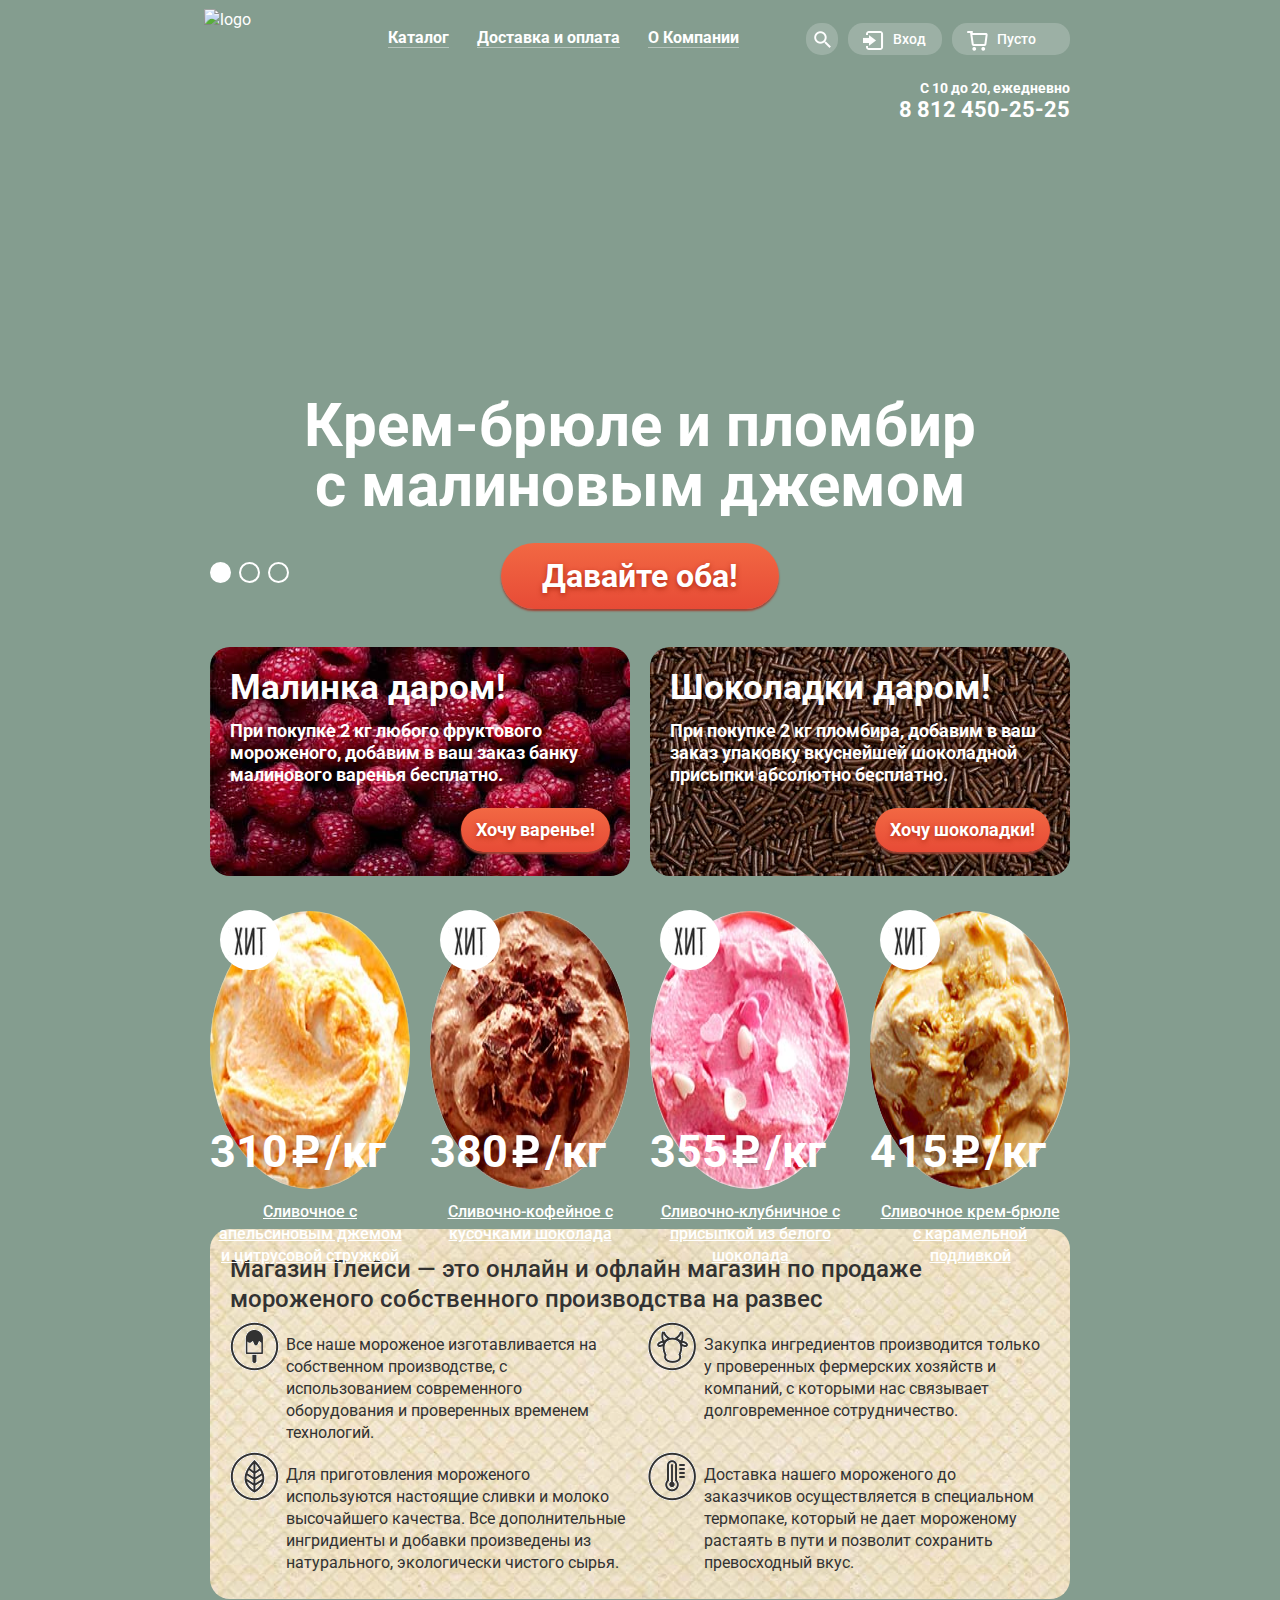
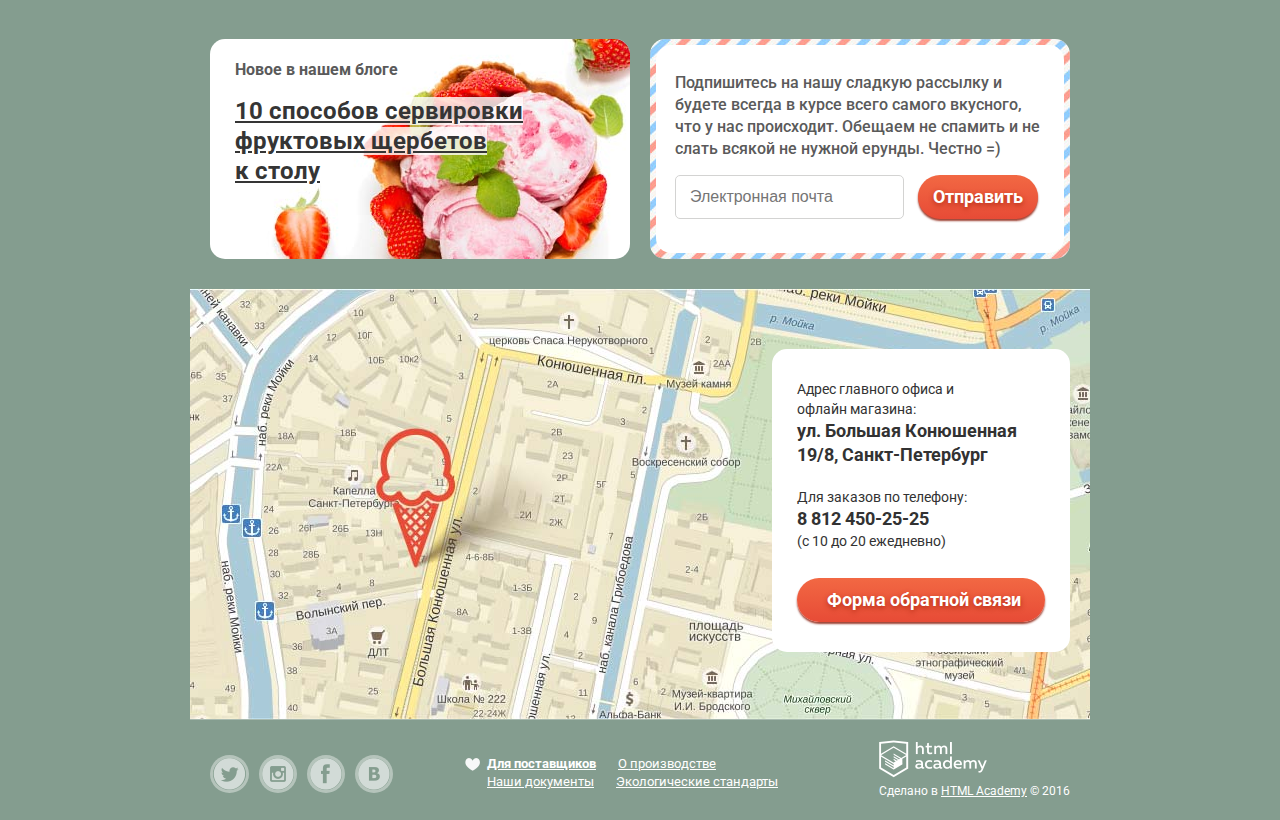
==== commit d2f2efd9: "Оформление контента" ====
--- a/index.html
+++ b/index.html
@@ -3,7 +3,7 @@
   <head>
     <meta charset="utf-8">
     <title>HTML Academy: Глейси</title>
-    <link href="https://fonts.googleapis.com/css?family=Roboto:700,900,500&subset=latin,cyrillic" rel="stylesheet" type="text/css">
+    <link href="https://fonts.googleapis.com/css?family=Roboto:400,500,700&subset=cyrillic" rel="stylesheet">
     <link href="css/normalize.css" rel="stylesheet">
     <link href="css/style.css" rel="stylesheet">
   </head>
@@ -20,7 +20,7 @@
           <nav class="main-nav">
             <ul class="main-nav__list">
               <li class="main-nav__item">
-                <a class="main-nav__link" href="catalog.html"><span>Каталог</span></a>
+                <a class="main-nav__link" href="#">Каталог<span></span></a>
                 <ul class="sub-menu">
                   <li class="sub-menu__item"><a class="sub-menu__link" href="#">Новинки</a></li>
                   <li class="sub-menu__item"><a class="sub-menu__link" href="catalog.html">Сливочное</a></li>
@@ -30,10 +30,10 @@
                 </ul>
               </li>
               <li class="main-nav__item">
-                <a class="main-nav__link" href="#"><span>Доставка и оплата</span></a>
+                <a class="main-nav__link" href="#">Доставка и оплата<span></span></a>
               </li>
               <li class="main-nav__item">
-                <a class="main-nav__link" href="#"><span>О Компании</span></a>
+                <a class="main-nav__link" href="#">О Компании<span></span></a>
               </li>
             </ul>
           </nav>
@@ -184,15 +184,11 @@
             <a class="social-btn  social-btn-fb" href="#">Фейсбук</a>
             <a class="social-btn  social-btn-vk" href="#">Вконтакте</a>
           </div>
-          <div class="footer-providers  clearfix">
-            <div class="left-field">
+          <div class="footer-providers">
               <a class="providers" href="#">Для поставщиков</a>
               <a class="" href="#">О производстве </a>
-            </div>
-            <div class="right-field">
               <a class="" href="#">Наши документы</a>
               <a class="" href="#">Экологические стандарты</a>
-            </div>
           </div>
           <div class="footer-copyright">
             <a href="#" class="logo-academy">
--- a/css/style.css
+++ b/css/style.css
@@ -7,7 +7,7 @@
   margin: 0;
   padding: 0;
   min-width: 900px;
-  /*background-color: #849d8f;*/
+  background-color: #849d8f;
 }
 
 .wrapper {
@@ -31,6 +31,39 @@
   clear: both;
 }
 
+.btn {
+  display: inline-block;
+  font-family: "Roboto", "Arial", sans-serif;
+  vertical-align: top;
+  text-align: center;
+  font-weight: 700;
+  font-size: 18px;
+  line-height: 24px;
+  text-decoration: none;
+  background-image: linear-gradient(#f26843,#e74b36);
+  color: #fff;
+  padding: 10px 15px;
+  text-decoration: none;
+  border: 0;
+  border-radius: 100px;
+  outline: none;
+  cursor: pointer;
+  box-shadow: 0 2px 2px 0 #9e4334;
+  text-shadow: 0 2px 5px rgba(160, 32, 11, 0.76);
+}
+
+.btn:hover {
+  background-image: linear-gradient(#f58669,#ec6f5e);
+  box-shadow: 0 2px 2px 0 #ac1000;
+  color: #fff;
+}
+
+.btn:active {
+  background-image: linear-gradient(#d74632,#e1613e);
+  box-shadow: inset 0 3px 3px 0 #952718;
+  color: #fff;
+}
+
 .main-header {
   padding: 0px;
   padding-top: 9px;
@@ -76,7 +109,7 @@
   display: inline-block;
   font-size: 16px;
   line-height: 18px;
-  font-weight: bold;
+  font-weight: 700;
   vertical-align: middle;
 }
 
@@ -92,7 +125,11 @@
 }
 
 .main-nav span {
-  border-bottom: 1px solid rgba(255,255,255,0.4);
+  display: block;
+  height: 1px;
+  background-color: rgba(255,255,255,0.4);
+  width: 100%;
+  /*border-bottom: 1px solid rgba(255,255,255,0.4);*/
 }
 
 .main-nav__link:hover {
@@ -127,14 +164,14 @@
 .sub-menu {
   display: none;
   position: absolute;
-  width: 142px;
+  width: 128px;
   top: 50px;
   left: -7px;
   /*height: 170px;*/
   list-style: none;
-  padding: 3px 0px;
-  /*padding-left: 6px;
-  padding-right: 9px;*/
+  padding: 5px 0px;
+  padding-left: 6px;
+  padding-right: 9px;
   margin: 0px;
   background-color: #f8f7f4;
   z-index: 300;
@@ -147,17 +184,18 @@
 
 .sub-menu__item {
   display: block;
-  padding: 0px;
-  margin: 0px;
-  margin-buttom: 3px;
-}
-
-.sub-menu__link {
-  display: block;
   font-size: 14px;
   line-height: 16px;
-  font-weight: normal;
+  font-weight: 400;
+  padding: 0px;
+  margin: 0px;
+  margin-bottom: 3px;
+}
+
+.sub-menu__link {
+  display: block;
   padding: 6px 15px;
+  padding-right: 0px;
   margin: 0px;
   color: #000;
   text-decoration: none;
@@ -165,7 +203,9 @@
 }
 
 .sub-menu__item:nth-of-type(1) .sub-menu__link {
-  font-weight: bold;
+  font-weight: 700;
+  border-bottom: 1px solid #d1d0ce;
+  padding-bottom: 11px;
 }
 
 .sub-menu__link:hover {
@@ -329,7 +369,7 @@
 .login-block input {
   font-size: 16px;
   line-height: 24px;
-  font-weight: normal;
+  font-weight: 400;
   color: #323232;
   font-family: "Roboto", "Arial", sans-serif;
   border: 1px solid #d3d3d2;
@@ -389,35 +429,113 @@
   background-position: ; //* добавить в справйт корзину с красным фоном*//
 }
 
-.btn {
-  display: inline-block;
-  font-family: "Roboto", "Arial", sans-serif;
-  vertical-align: top;
-  text-align: center;
-  font-weight: bold;
-  font-size: 18px;
-  line-height: 24px;
-  text-decoration: none;
-  background-image: linear-gradient(#f26843,#e74b36);
-  color: #fff;
+.booking {
+  display: none;
+  position: absolute;
+  top: 50px;
+  right: 0px;
+  font-size: 13px;
+  line-height: 16px;
+  font-weight: 400;
+  width: 510px;
+  padding-top: 16px;
+  padding-left: 18px;
+  padding-right: 12px;
+  padding-bottom: 12px;
+  margin: 0px;
+  background-color: #f8f7f4;
+  border-radius: 10px;
+  color: #333333;
+  z-index: 200;
+}
+
+.user-block__item:hover .booking {
+  display: block;
+}
+
+.booking__table {
+  float: right;
+  width: 510px;
+  border-collapse: collapse;
+  border-spacing: 0;
+  padding: 0;
+  margin: 0;
+}
+
+tr {
+  display: table-row;
+  height: 33px;
+}
+
+.booking__cancel {
+  position: relative;
+  width: 25px;
+}
+
+.booking__cancel::before,
+.booking__cancel::after {
+  content: "";
+  position: absolute;
+  top: 19px;
+  left: 5px;
+  width: 1px;
+  height: 14px;
+  background-color: #686867;
+  cursor: pointer;
+}
+
+.booking__cancel::before {
+  transform: rotate(45deg);
+}
+
+.booking__cancel::after  {
+  transform: rotate(-45deg);
+}
+
+.booking__picture {
+  width: 33px;
+  height: 33px;
+}
+
+tr:nth-of-type(1) .booking__picture {
+  background-image: url("../img/ice-1.png");
+  background-repeat: no-repeat;
+  background-position: 0px 10px;
+}
+
+tr:nth-of-type(2) .booking__picture {
+  background-image: url("../img/ice-2.png");
+  background-repeat: no-repeat;
+  background-position: 0px 10px;
+}
+
+.booking__description {
+  width: 230px;
+  padding: 18px 14px;
+}
+
+.booking__price span {
+  color: #999;
+}
+
+.last-row {
+  font-size: 15px;
+  font-weight: 700;
+  text-align: right;
+  padding: 15px 0px;
+  border-top: 1px solid #cacac7;
+}
+
+.booking .booking__btn {
+  float: right;
+  width: 142px;
   padding: 10px 15px;
-  text-decoration: none;
-  border: 0;
+  margin: 0px;
   border-radius: 100px;
-  outline: none;
-  cursor: pointer;
-  box-shadow: 0 2px 2px 0 #9e4334;
-  text-shadow: 0 2px 5px rgba(160, 32, 11, 0.76);
-}
-
-.btn:hover {
-  background-image: linear-gradient(#f58669,#ec6f5e);
-  box-shadow: 0 2px 2px 0 #ac1000;
-}
-
-.btn:active {
-  background-image: linear-gradient(#d74632,#e1613e);
-  box-shadow: inset 0 3px 3px 0 #952718;
+}
+
+.booking  .booking__btn:hover {
+  color: #fff;
 }
 
 .slide-btn {
@@ -474,7 +592,7 @@
   margin: 0 auto;
   font-size: 60px;
   line-height: 60px;
-  font-weight: bold;
+  font-weight: 700;
 }
 
 #btn-1:checked ~ .wrapper {
@@ -522,7 +640,7 @@
   right: 0px;
   font-size: 14px;
   line-height: 16px;
-  font-weight: bold;
+  font-weight: 700;
   text-align: right;
 }
 
@@ -565,7 +683,7 @@
 .advantages__title {
   font-size: 35px;
   line-height: 41px;
-  font-weight: bold;
+  font-weight: 700;
   padding: 0px;
   margin: 0px;
   margin-bottom: 12px;
@@ -574,7 +692,8 @@
 
 .advantages__description {
   font-size: 18px;
-  font-weight: bold;
+  line-height: 22px;
+  font-weight: 700;
   padding: 0px;
   margin: 0px;
   margin-bottom: 22px;
@@ -620,13 +739,13 @@
 }
 
 .card__price {
-  font-size: 36px;
+  font-size: 45px;
   line-height: 45px;
-  font-weight: bold;
+  font-weight: 700;
   padding: 0px;
   margin: 0px;
   margin-top: -60px;
-  margin-bottom: 14px;
+  margin-bottom: 15px;
 }
 
 .card__price span {
@@ -635,7 +754,7 @@
   height: 36px;
   background-image: url("../img/sprite.png");
   background-repeat: no-repeat;
-  background-position: -218px -12px;
+  background-position: -218px -9px;
   margin: 0px 3px;
 }
 
@@ -689,7 +808,7 @@
 .features__title {
   font-size: 24px;
   line-height: 30px;
-  font-weight: medium;
+  font-weight: 500;
   padding: 0;
   margin: 0;
 }
@@ -711,7 +830,7 @@
   /*width: 350px;*/
   font-size: 16px;
   line-height: 22px;
-  font-weight: normal;
+  font-weight: 400;
   padding: 0px;
   padding-left: 56px;
   margin: 0px;
@@ -809,7 +928,7 @@
 .last-added a {
   font-size: 24px;
   line-height: 30px;
-  font-weight: 900;
+  font-weight: 700;
   color: #353535;
   text-decoration: underline;
   cursor: pointer;
@@ -820,7 +939,7 @@
   width: 199px;
   font-size: 16px;
   line-height: 24px;
-  font-weight: normal;
+  font-weight: 400;
   color: #999999;
   border: 1px solid #d3d3d2;
   padding: 9px 14px;
@@ -842,7 +961,7 @@
 .catalog-title h1 {
   font-size: 35px;
   line-height: 41px;
-  font-weight: bold;
+  font-weight: 700;
   text-align: left;
   padding: 0px;
   margin: 0px;
@@ -853,11 +972,12 @@
   padding: 0px;
   margin: 0px;
   font-size: 0px;
-  line-height: 16px;
 }
 
 .breadcrumbs-item {
   display: inline-block;
+  font-size: 14px;
+  line-height: 16px;
   font-weight: 400;
   padding: 0px;
   margin: 0px;
@@ -867,7 +987,7 @@
 
 .breadcrumbs-item a {
   display: block;
-  font-size: 14px;
+
   color: #fff;
   padding: 0px;
   margin: 0px;
@@ -898,7 +1018,7 @@
   margin: 0px;
   font-size: 14px;
   line-height: 16px;
-  font-weight: 700;
+  font-weight: 500;
   color: #fff;
 }
 
@@ -1005,7 +1125,7 @@
   display: inline-block;
   font-size: 16px;
   line-height: 18px;
-  font-weight: 700;
+  font-weight: 500;
   color: #fff;
   padding: 0px;
   padding-left: 30px;
@@ -1078,10 +1198,10 @@
   border: 1px solid rgba(255,255,255,0.4);
 }
 
-.btn-form {
+.filter-btn {
   display: block;
   font-family: "Roboto", "Arial", sans-serif;
-  font-weight: bold;
+  font-weight: 500;
   font-size: 16px;
   line-height: 18px;
   color: #fff;
@@ -1099,7 +1219,7 @@
   background-color: rgba(255,255,255,0.2);
 }
 
-.btn-form:hover {
+.filter-btn:hover {
   background-color: #fff;
   color: #000;
   border: none;
@@ -1132,53 +1252,75 @@
 }
 
 .btn-pages {
-  min-width: 152px;
-  padding: 0 24px;
-  margin: 0px;
-}
-
-.btn-pages ul {
+  position: relative;
   list-style: none;
   font-size: 0px;
-  padding: 0px;
-  margin: 0px;
-}
-
-.btn-pages li {
+  min-width: 146px;
+  padding: 0 22px;
+  margin: 0px;
+  margin-top: 72px;
+  margin-left: auto;
+}
+
+.btn-pages__item {
   display: inline-block;
   font-size: 16px;
   line-height: 18px;
-  font-weight: 700;
-  text-align: center;
-}
-
-.btn-pages a {
-  display: block;
-  font-size: 16px;
-  line-height: 18px;
-  font-weight: 700;
+  font-weight: 500;
+  vertical-align: middle;
+  /*text-align: center;*/
+}
+
+.btn-pages__link {
+  display: block;
   padding: 4px 8px;
   margin: 0px 2px;
   color: #fff;
   text-decoration: none;
+  border-radius: 50%;
   cursor: pointer;
 }
 
-.btn-pages a:hover {
+.btn-pages__link:hover {
   background-color: rgba(255,255,255,0.2);
-  border-radius: 50%;
-}
-
-.btn-active {
-  display: block;
-  font-size: 16px;
-  line-height: 18px;
-  font-weight: 700;
+}
+
+.btn-pages__link:active {
+  background-color: #fff;
+  color: #000;
+}
+
+.btn-pages__item--active {
+  display: block;
   padding: 4px 8px;
   margin: 0px 2px;
   background-color: #fff;
   color: #000;
   border-radius: 50%;
+}
+
+.btn-pages::before,
+.btn-pages::after {
+  content: "";
+  position: absolute;
+  top: 5px;
+  width: 9px;
+  height: 14px;
+  background-image: url("../img/sprite.png");
+  background-repeat: no-repeat;
+  background-position: -30px -230px;
+}
+
+.btn-pages::before {
+  left: 0px;
+  opacity: 0.2;
+  transform: rotate(180deg);
+}
+
+.btn-pages::after {
+  top: 6px;
+  right: 0px;
+  cursor: pointer;
 }
 
 .main-footer {
@@ -1204,7 +1346,7 @@
   border-radius: 15px;
   font-size: 14px;
   line-height: 20px;
-  font-weight: 500;
+  font-weight: 400;
   color: #323232;
   padding: 30px 25px;
   margin: 0px;
@@ -1219,7 +1361,7 @@
 .contact span {
   font-size: 18px;
   line-height: 24px;
-  font-weight: 900;
+  font-weight: 700;
 }
 
 .contact__adress {
@@ -1252,7 +1394,7 @@
   padding-top: 15px;
   padding-botoom: 7px;
   margin: 0px;
-  margin-right: 20px;
+  margin-right: 55px;
   text-align: left;
 }
 
@@ -1303,11 +1445,13 @@
 
 .footer-providers {
   float: left;
-  font-size: 0px;
-  text-align: left;
-  /*width: 345px;*/
-  padding: 0px 36px;
-  padding-right: 40px;
+  display: flex;
+  flex-direction: row;
+  flex-wrap: wrap;
+  width: 350px;
+  padding: 15px 0px;
+  padding-bottom: 8px;
+  /*padding-right: 40px;*/
   margin: 0px;
   /*margin-right: 20px;*/
 }
@@ -1316,7 +1460,7 @@
   color: #ffbc9e;
 }
 
-.left-field,
+/*.left-field,
 .right-field {
   display: inline-block;
   padding: 0px;
@@ -1342,11 +1486,21 @@
   line-height: 18px;
   font-weight: 500;
   color: #fff;
-}
-
-.providers {
+}*/
+
+.footer-providers a {
+  display: block;
+  font-size: 13px;
+  line-height: 18px;
+  font-weight: 400;
+  color: #fff;
+  padding: 0px;
+  padding-left: 22px;
+}
+
+.footer-providers .providers {
   position: relative;
-  font-weight: 900;
+  font-weight: 700;
 }
 
 .providers::before {
@@ -1354,7 +1508,7 @@
   content: "";
   display: block;
   top: 3px;
-  left: -22px;
+  left: 0px;
   width: 15px;
   height: 13px;
   background-image: url("../img/sprite.png");
@@ -1364,13 +1518,14 @@
 
 .footer-copyright {
   float: right;
-  /*width: 190px;*/
+  min-width: 190px;
   padding: 0px;
   padding-left: 10px;
   margin: 0px;
+  margin-left: 20px;
   font-size: 12px;
   line-height: 18px;
-  font-weight: 500;
+  font-weight: 400;
 }
 
 .logo-academy {
@@ -1384,7 +1539,7 @@
 .link-academy {
   font-size: 12px;
   line-height: 18px;
-  font-weight: 500;
+  font-weight: 400;
   color: #fff;
   cursor: pointer;
 }
@@ -1463,7 +1618,7 @@
 .modal-block-title {
   font-size: 24px;
   line-height: 28px;
-  font-weight: bold;
+  font-weight: 500;
   color: #323232;
   padding: 0px;
   margin: 0px;
@@ -1480,7 +1635,7 @@
   width: 237px;
   font-size: 16px;
   line-height: 24px;
-  font-weight: normal;
+  font-weight: 400;
   color: #323232;
   font-family: "Roboto", "Arial", sans-serif;
   padding: 9px 14px;
@@ -1497,7 +1652,7 @@
   min-height: 154px;
   font-size: 16px;
   line-height: 24px;
-  font-weight: normal;
+  font-weight: 400;
   color: #323232;
   font-family: "Roboto", "Arial", sans-serif;
   padding: 12px 14px;
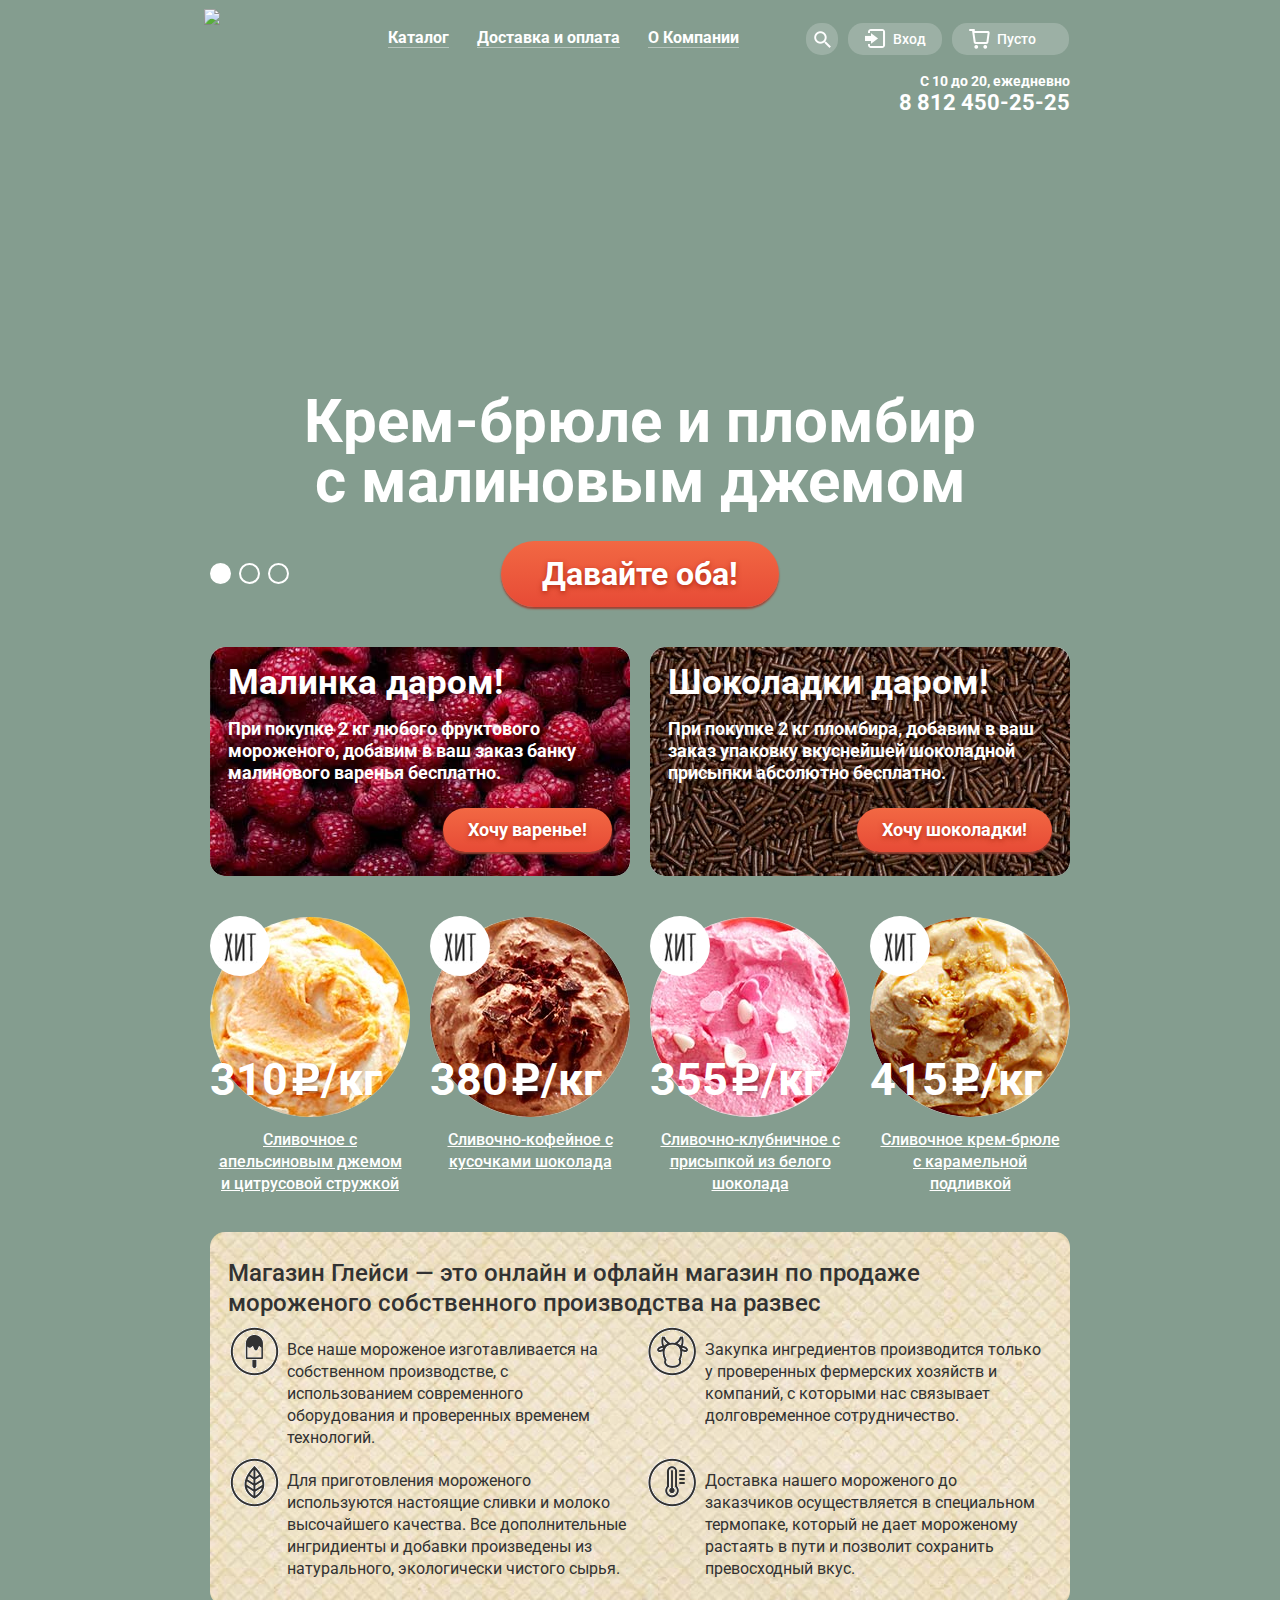
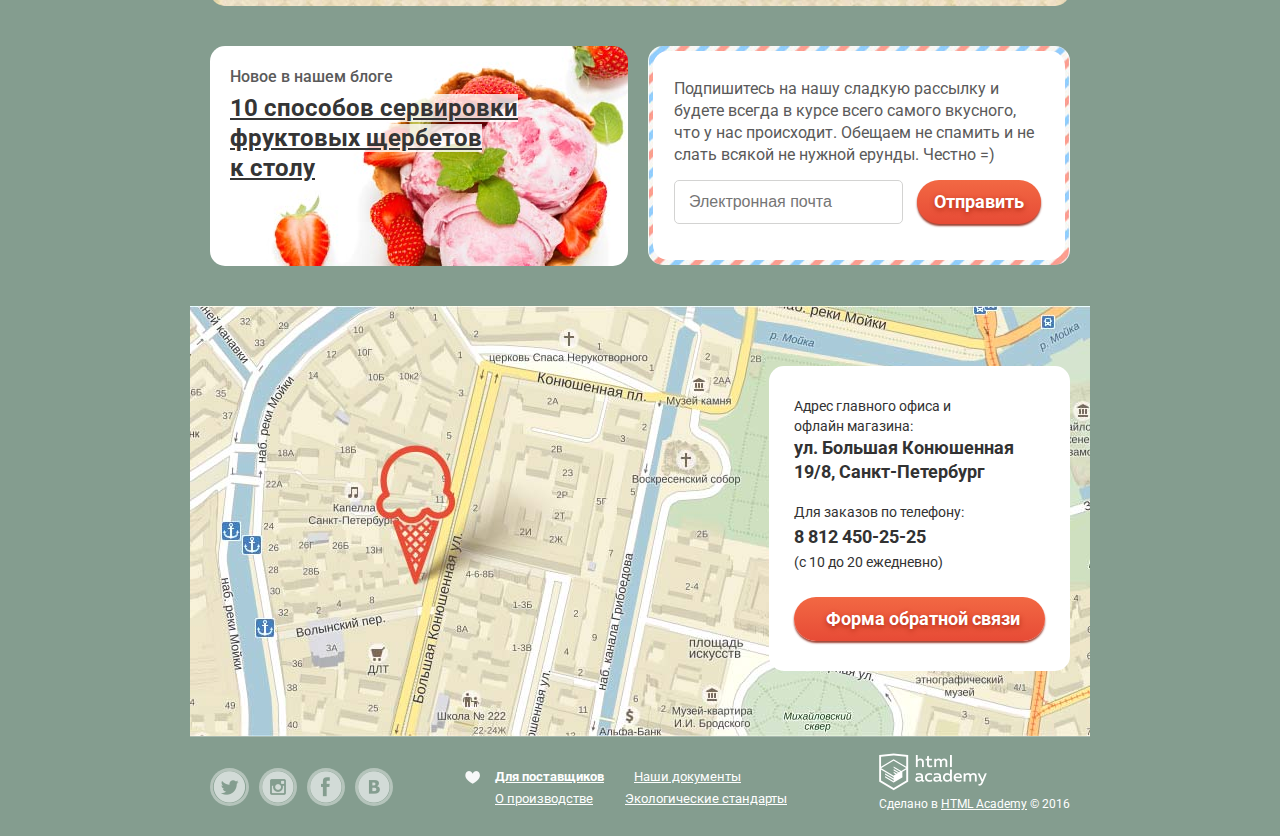
==== commit 93cd5cf9: "Оживить интерактивные элементы в личном проекте" ====
--- a/index.html
+++ b/index.html
@@ -13,14 +13,14 @@
     <input type="radio" id="btn-3" name="toggle">
     <div class="wrapper">
       <div class="container">
-        <header class="main-header  clearfix">
+        <header class="main-header">
           <div class="logo">
             <img src="img/logo.png" width="154" height="64" alt="logo">
           </div>
-          <nav class="main-nav">
-            <ul class="main-nav__list">
-              <li class="main-nav__item">
-                <a class="main-nav__link" href="#">Каталог<span></span></a>
+          <nav class="main-nav  clearfix">
+            <ul class="site-navigation">
+              <li class="site-navigation__item">
+                <a class="site-navigation__link" href="#">Каталог<span></span></a>
                 <ul class="sub-menu">
                   <li class="sub-menu__item"><a class="sub-menu__link" href="#">Новинки</a></li>
                   <li class="sub-menu__item"><a class="sub-menu__link" href="catalog.html">Сливочное</a></li>
@@ -29,26 +29,24 @@
                   <li class="sub-menu__item"><a class="sub-menu__link" href="#">Мелорин</a></li>
                 </ul>
               </li>
-              <li class="main-nav__item">
-                <a class="main-nav__link" href="#">Доставка и оплата<span></span></a>
-              </li>
-              <li class="main-nav__item">
-                <a class="main-nav__link" href="#">О Компании<span></span></a>
+              <li class="site-navigation__item">
+                <a class="site-navigation__link" href="#">Доставка и оплата<span></span></a>
+              </li>
+              <li class="site-navigation__item">
+                <a class="site-navigation__link" href="#">О Компании<span></span></a>
               </li>
             </ul>
-          </nav>
-          <div class="user-block">
-            <ul class="user-block__list">
+            <ul class="user-block">
               <li class="user-block__item">
-                <a class="search" href="#"></a>
-                <form class="find">
+                <a class="user-block__link  search" href="#"></a>
+                <form class="search-form">
                   <input type="search" placeholder="Что ищем?">
                 </form>
               </li>
               <li class="user-block__item">
-                <a class="login" href="#">Вход</a>
+                <a class="user-block__link  login" href="#">Вход</a>
                 <div class="login-block">
-                  <form class="login-form" action="https://echo.htmlacademy.ru" method="post">
+                  <form action="https://echo.htmlacademy.ru" method="post">
                     <input type="text" name="login" placeholder="Электронная почта">
                     <input type="password"  name="password" placeholder="Пароль">
                     <button class="btn" type="submit">Войти</button>
@@ -60,9 +58,12 @@
                 </div>
               </li>
               <li class="user-block__item">
-                <a class="cart" href="#">Пусто</a>
+                <a class="user-block__link  cart" href="#">Пусто</a>
               </li>
             </ul>
+          </nav>
+          <div class="timetable">
+            С 10 до 20, ежедневно <span><br>8 812 450-25-25</span>
           </div>
         </header>
         <div class="slider">
@@ -82,9 +83,6 @@
             <label for="btn-1"></label>
             <label for="btn-2"></label>
             <label for="btn-3"></label>
-          </div>
-          <div class="timetable">
-            С 10 до 20, ежедневно <span><br>8 812 450-25-25</span>
           </div>
         </div>
       </div>
@@ -105,7 +103,7 @@
           <article class="card">
             <img class="card__image" src="img/card-1.jpg" width="200" height="200" alt="orange">
             <div class="card__price">310<span></span>/кг</div>
-            <p class="card__description" href="#">Сливочное с апельсиновым джемом и цитрусовой стружкой</p>
+            <p class="card__description">Сливочное с апельсиновым джемом и цитрусовой стружкой</p>
             <div class="btn-inner">
               <a class="btn" href="#">Быстрый просмотр</a>
             </div>
@@ -113,7 +111,7 @@
           <article class="card">
             <img class="card__image" src="img/card-2.jpg" width="200" height="200" alt="chocolate">
             <div class="card__price">380<span></span>/кг</div>
-            <p class="card__description" href="#">Сливочно-кофейное с кусочками шоколада</p>
+            <p class="card__description">Сливочно-кофейное с кусочками шоколада</p>
             <div class="btn-inner">
               <a class="btn" href="#">Быстрый просмотр</a>
             </div>
@@ -121,7 +119,7 @@
           <article class="card">
             <img class="card__image" src="img/card-3.jpg" width="200" height="200" alt="strawberry">
             <div class="card__price">355<span></span>/кг</div>
-            <p class="card__description" href="#">Сливочно-клубничное с присыпкой из белого шоколада</p>
+            <p class="card__description">Сливочно-клубничное с присыпкой из белого шоколада</p>
             <div class="btn-inner">
               <a class="btn" href="#">Быстрый просмотр</a>
             </div>
@@ -129,7 +127,7 @@
           <article class="card">
             <img class="card__image" src="img/card-4.jpg" width="200" height="200" alt="caramel">
             <p class="card__price">415<span></span>/кг</p>
-            <p class="card__description" href="#">Сливочное крем-брюле с карамельной подливкой</p>
+            <p class="card__description">Сливочное крем-брюле с карамельной подливкой</p>
             <div class="btn-inner">
               <a class="btn" href="#">Быстрый просмотр</a>
             </div>
@@ -163,7 +161,7 @@
         </div>
       </main>
       <footer class="main-footer">
-        <div class="map">
+        <div id="yandex-map" class="map">
           <div class="contact">
             <div class="contact__adress">
               <p>Адрес главного офиса и<br>офлайн магазина:</p>
@@ -174,7 +172,7 @@
               <p><span>8 812 450-25-25</span></p>
               <p>(с 10 до 20 ежедневно)</p>
             </div>
-            <a class="btn" href="#">Форма обратной связи</a>
+            <a class="btn  feedback" href="#">Форма обратной связи</a>
           </div>
         </div>
         <div class="container  clearfix">
@@ -185,10 +183,20 @@
             <a class="social-btn  social-btn-vk" href="#">Вконтакте</a>
           </div>
           <div class="footer-providers">
-              <a class="providers" href="#">Для поставщиков</a>
-              <a class="" href="#">О производстве </a>
-              <a class="" href="#">Наши документы</a>
-              <a class="" href="#">Экологические стандарты</a>
+            <ul class="footer-providers__list">
+              <li class="footer-providers__item">
+                <a class="footer-providers__link first-provider" href="#">Для поставщиков</a>
+              </li>
+              <li class="footer-providers__item">
+                <a class="footer-providers__link" href="#">Наши документы</a>
+              </li>
+              <li class="footer-providers__item">
+                <a class="footer-providers__link" href="#">О производстве </a>
+              </li>
+              <li class="footer-providers__item">
+                <a class="footer-providers__link" href="#">Экологические стандарты</a>
+              </li>
+            </ul>
           </div>
           <div class="footer-copyright">
             <a href="#" class="logo-academy">
@@ -209,5 +217,7 @@
         </form>
       </div>
     </div>
+    <script src="js/modal-block.js"></script>
+    <script type="text/javascript" charset="utf-8" async src="https://api-maps.yandex.ru/services/constructor/1.0/js/?sid=m1Byi0TBubH5Tx2V8xlXGRGt8iJAKBAa&amp;height=430&amp&id=yandex-map;lang=ru_RU&amp;sourceType=constructor&amp;scroll=true"></script>
   </body>
 </html>
--- a/css/style.css
+++ b/css/style.css
@@ -1,25 +1,23 @@
 body {
+  min-width: 900px;
+  margin: 0;
+  padding: 0;
   font-family: "Roboto", "Arial", sans-serif;
   font-size: 16px;
   line-height: 22px;
   font-weight: 400;
   color: #fff;
-  margin: 0;
-  padding: 0;
-  min-width: 900px;
   background-color: #849d8f;
 }
 
 .wrapper {
-  /*min-width: 900px;*/
   background-repeat: no-repeat;
   background-position: top center;
+  -webkit-transition: background-image 0.5s ease, background-color 0.5s ease;
   transition: background-image 0.5s ease, background-color 0.5s ease;
-
 }
 
 .container {
-  /*position: relative;*/
   width: 860px;
   padding: 0 20px;
   margin: 0 auto;
@@ -33,78 +31,80 @@
 
 .btn {
   display: inline-block;
+  padding: 10px 15px;
+  margin: 0;
   font-family: "Roboto", "Arial", sans-serif;
-  vertical-align: top;
-  text-align: center;
-  font-weight: 700;
   font-size: 18px;
   line-height: 24px;
-  text-decoration: none;
+  font-weight: 700;
+  text-align: center;
+  vertical-align: top;
+  color: #fff;
+  background-image: -webkit-linear-gradient(#f26843,#e74b36);
   background-image: linear-gradient(#f26843,#e74b36);
-  color: #fff;
-  padding: 10px 15px;
+  box-shadow: 0 2px 2px 0 #9e4334;
+  text-shadow: 0 2px 5px rgba(160, 32, 11, 0.76);
+  border-radius: 100px;
+  cursor: pointer;
   text-decoration: none;
   border: 0;
-  border-radius: 100px;
   outline: none;
-  cursor: pointer;
-  box-shadow: 0 2px 2px 0 #9e4334;
-  text-shadow: 0 2px 5px rgba(160, 32, 11, 0.76);
 }
 
 .btn:hover {
+  background-image: -webkit-linear-gradient(#f58669,#ec6f5e);
   background-image: linear-gradient(#f58669,#ec6f5e);
   box-shadow: 0 2px 2px 0 #ac1000;
-  color: #fff;
 }
 
 .btn:active {
+  background-image: -webkit-linear-gradient(#d74632,#e1613e);
   background-image: linear-gradient(#d74632,#e1613e);
   box-shadow: inset 0 3px 3px 0 #952718;
-  color: #fff;
 }
 
 .main-header {
+  position: relative;
   padding: 0px;
   padding-top: 9px;
   margin: 0px;
-}
-
-.logo,
-.index-logo {
-  float: left;
+  font-size: 0;
+}
+
+.logo {
+  display: inline-block;
   width: 154px;
   height: 64px;
   padding: 0px;
   margin: 0px;
   margin-left: -6px;
   margin-right: 16px;
-}
-
-.index-logo {
-  display: block;
+  vertical-align: top;
 }
 
 .logo img {
   display: block;
   max-width: 100%;
-  height: 100%;
+  height: auto;
 }
 
 .main-nav {
+  display: inline-block;
+  width: 695px;
+  padding: 0;
+  margin: 0;
+  vertical-align: top;
+}
+
+.site-navigation {
   float: left;
-  order: 2;
-  width: auto;
-}
-
-.main-nav__list {
   margin: 0;
   padding: 0;
+  font-size: 0;
   list-style: none;
-  font-size: 0;
-}
-
-.main-nav__item {
+}
+
+.site-navigation__item {
   position: relative;
   display: inline-block;
   font-size: 16px;
@@ -113,83 +113,80 @@
   vertical-align: middle;
 }
 
-.main-nav__link {
-  display: block;
+.site-navigation__link {
+  display: block;
+  padding: 6px 14px;
+  margin: 14px 0px;
+  margin-bottom: 18px;
   color: #fff;
-  padding: 7px 14px;
-  margin: 13px 0px;
-  margin-bottom: 19px;
+  border-radius: 15px;
   cursor: pointer;
-  border-radius: 15px;
   text-decoration: none;
 }
 
-.main-nav span {
-  display: block;
+.site-navigation span {
+  display: block;
+  width: 100%;
   height: 1px;
   background-color: rgba(255,255,255,0.4);
-  width: 100%;
-  /*border-bottom: 1px solid rgba(255,255,255,0.4);*/
-}
-
-.main-nav__link:hover {
+}
+
+.site-navigation__link:hover {
   color: #000;
   background-color: #f8f7f4;
 }
 
-.main-nav__link:active {
+.site-navigation__link:active {
   box-shadow: inset 0 2px 3px 0 #696969;
 }
 
-.main-nav__link:hover span,
-.main-nav__link:active span {
-  border-bottom: none;
-}
-
-.main-nav__item .current {
+.site-navigation__link:hover span,
+.site-navigation__link:active span {
+  display: none;
+}
+
+.site-navigation__item .current-page {
   background-color: #d07058;
-  border-bottom: none;
-  /*cursor: default;*/
-}
-
-.main-nav__item .current:hover {
+  cursor: default;
+}
+
+.site-navigation__item .current-page:hover {
   color: #fff;
   background-color: #d07058;
 }
 
-.main-nav__item .current:active  {
+.site-navigation__item .current-page:active  {
   box-shadow: inset 0 0 0 0;
 }
 
 .sub-menu {
   display: none;
   position: absolute;
-  width: 128px;
   top: 50px;
   left: -7px;
-  /*height: 170px;*/
-  list-style: none;
+  z-index: 300;
+  width: 128px;
   padding: 5px 0px;
   padding-left: 6px;
   padding-right: 9px;
   margin: 0px;
   background-color: #f8f7f4;
-  z-index: 300;
   border-radius: 10px;
-}
-
-.main-nav__item:hover .sub-menu {
+  list-style: none;
+}
+
+.site-navigation__item:hover .sub-menu {
   display: block;
 }
 
 .sub-menu__item {
   display: block;
+  padding: 0px;
+  margin: 0px;
+  margin-bottom: 3px;
   font-size: 14px;
   line-height: 16px;
   font-weight: 400;
-  padding: 0px;
-  margin: 0px;
-  margin-bottom: 3px;
 }
 
 .sub-menu__link {
@@ -203,9 +200,9 @@
 }
 
 .sub-menu__item:nth-of-type(1) .sub-menu__link {
+  padding-bottom: 11px;
   font-weight: 700;
   border-bottom: 1px solid #d1d0ce;
-  padding-bottom: 11px;
 }
 
 .sub-menu__link:hover {
@@ -222,37 +219,43 @@
 
 .user-block {
   float: right;
-}
-
-.user-block__list {
   margin: 0;
   padding: 0;
+  font-size: 0;
   list-style: none;
-  font-size: 0;
 }
 
 .user-block__item {
   position: relative;
   display: inline-block;
+  margin-left: 10px;
   font-size: 14px;
   line-height: 16px;
   font-weight: 500;
   vertical-align: middle;
-  margin-left: 10px;
-}
-
-.user-block__item a {
+}
+
+.user-block__link {
   position: relative;
   display: block;
-  color: #fff;
-  text-decoration: none;
   padding: 8px 0px;
   padding-left: 45px;
   margin: 0;
   margin-top: 14px;
   margin-bottom: 18px;
+  color: #fff;
+  background-color: rgba(255,255,255,0.2);
   border-radius: 15px;
-  background-color: rgba(255,255,255,0.2);
+  text-decoration: none;
+}
+
+.user-block__link:hover {
+  color: #000;
+  background-color: #f8f7f4;
+}
+
+.user-block__link:active {
+  box-shadow: inset 0 2px 3px 0 #696969;
 }
 
 .user-block__item .search {
@@ -261,55 +264,6 @@
   margin-left: 0px;
   padding-left: 0px;
   padding-right: 0px;
-}
-
-.find {
-  display: none;
-  position: absolute;
-  z-index: 200;
-  top: 50px;
-  right: 0px;
-  width: 310px;
-  height: 44px;
-  background-color: #f8f7f4;
-  border-radius: 10px;
-  padding: 20px 15px;
-  margin: 0px;
-}
-
-.user-block__item:hover .find {
-  display: block;
-}
-
-input[type="search"] {
-  width: 100%;
-  padding: 9px 14px;
-  margin: 0px;
-  box-sizing: border-box;
-  font-size: 14px;
-  line-height: 24px;
-  border: 1px solid #d3d3d2;
-  border-radius: 10px;
-  background-color: #fff;
-  color: #323232;
-  outline: none;
-}
-
-.user-block .login {
-  padding-right: 16px;
-}
-
-.user-block .cart {
-  padding-right: 34px;
-}
-
-.user-block__item a:hover {
-  color: #000;
-  background-color: #f8f7f4;
-}
-
-.user-block__item a:active {
-  box-shadow: inset 0 2px 3px 0 #696969;
 }
 
 .search::before {
@@ -328,11 +282,47 @@
   background-position: -236px -113px;
 }
 
+.search-form {
+  display: none;
+  position: absolute;
+  top: 50px;
+  right: 0;
+  z-index: 200;
+  width: 310px;
+  height: 44px;
+  padding: 20px 15px;
+  margin: 0px;
+  background-color: #f8f7f4;
+  border-radius: 10px;
+}
+
+.user-block__item:hover .search-form {
+  display: block;
+}
+
+input[type="search"] {
+  width: 100%;
+  padding: 9px 14px;
+  margin: 0px;
+  font-size: 14px;
+  line-height: 24px;
+  color: #323232;
+  background-color: #fff;
+  border: 1px solid #d3d3d2;
+  border-radius: 10px;
+  box-sizing: border-box;
+  outline: none;
+}
+
+.user-block__item .login {
+  padding-right: 16px;
+}
+
 .login::before {
   content: "";
   position: absolute;
-  top: 8px;
-  left: 15px;
+  top: 6px;
+  left: 17px;
   width: 21px;
   height: 19px;
   background-image: url("../img/sprite.png");
@@ -347,40 +337,49 @@
 .login-block {
   display: none;
   position: absolute;
+  top: 50px;
+  right: 0;
+  z-index: 200;
   width: 241px;
-  top: 50px;
-  right: 0px;
   padding-top: 20px;
   padding-left: 19px;
   padding-right: 17px;
   padding-bottom: 22px;
-  z-index: 200;
   background-color: #f8f7f4;
   border-radius: 10px;
 }
 
 .login-block form {
+  display: -webkit-box;
+  display: -ms-flexbox;
   display: flex;
-  flex-direction: row;
-  flex-wrap: wrap;
-  justify-content: space-between;
-}
-
-.login-block input {
+  -webkit-box-orient: horizontal;
+  -webkit-box-direction: normal;
+      -ms-flex-direction: row;
+          flex-direction: row;
+  -ms-flex-wrap: wrap;
+      flex-wrap: wrap;
+  -webkit-box-pack: justify;
+      -ms-flex-pack: justify;
+          justify-content: space-between;
+}
+
+.login-block input[type="text"],
+.login-block input[type="password"] {
+  width: 100%;
+  padding: 9px 14px;
+  margin: 0px;
+  margin-bottom: 20px;
+  font-family: "Roboto", "Arial", sans-serif;
   font-size: 16px;
   line-height: 24px;
   font-weight: 400;
   color: #323232;
-  font-family: "Roboto", "Arial", sans-serif;
+  background-color: #fff;
   border: 1px solid #d3d3d2;
   border-radius: 5px;
+  box-sizing: border-box;
   outline: none;
-  background-color: #fff;
-  width: 100%;
-  padding: 9px 14px;
-  margin: 0px;
-  margin-bottom: 20px;
-  box-sizing: border-box;
 }
 
 .info-inner {
@@ -389,6 +388,7 @@
 }
 
 .info-inner a {
+  display: block;
   font-size: 13px;
   line-height: 16px;
   color: #323232;
@@ -409,11 +409,19 @@
   display: block;
 }
 
+.user-block__item .cart {
+  padding-right: 33px;
+}
+
+.user-block__item .cart--full {
+  padding-right: 14px;
+}
+
 .cart::before {
   content: "";
   position: absolute;
-  top: 8px;
-  left: 15px;
+  top: 6px;
+  left: 17px;
   width: 21px;
   height: 20px;
   background-image: url("../img/sprite.png");
@@ -425,8 +433,8 @@
   background-position: -12px -12px;
 }
 
-.cart-full::before {
-  background-position: ; //* добавить в справйт корзину с красным фоном*//
+.cart-full {
+
 }
 
 .booking {
@@ -468,28 +476,41 @@
 }
 
 .booking__cancel {
+  width: 25px;
+}
+
+.booking__cancel button {
   position: relative;
-  width: 25px;
-}
-
-.booking__cancel::before,
-.booking__cancel::after {
+  top: 0px;
+  left: 0px;
+  width: 11px;
+  height: 11px;
+  font-size: 0px;
+  background-color: transparent;
+  border: 0px;
+  outline: 0px;
+  cursor: pointer;
+}
+
+.booking__cancel button::before,
+.booking__cancel button::after {
   content: "";
   position: absolute;
-  top: 19px;
-  left: 5px;
-  width: 1px;
+  top: -1px;
+  left: 6px;
+  width: 2px;
   height: 14px;
   background-color: #686867;
-  cursor: pointer;
 }
 
 .booking__cancel::before {
-  transform: rotate(45deg);
+  -webkit-transform: rotate(45deg);
+          transform: rotate(45deg);
 }
 
 .booking__cancel::after  {
-  transform: rotate(-45deg);
+  -webkit-transform: rotate(-45deg);
+          transform: rotate(-45deg);
 }
 
 .booking__picture {
@@ -539,19 +560,18 @@
 }
 
 .slide-btn {
+  padding: 11px 41px;
   font-size: 32px;
   line-height: 44px;
-  padding: 11px 41px;
 }
 
 .slider {
   position: relative;
   padding: 0px;
-  padding-top: 270px; //*под вопросом*//
-  margin: 0px;
-  margin-bottom: 38px;
+  padding-top: 272px;
+  margin: 0px;
+  margin-bottom: 40px;
   text-align: center;
-  /*height: 535px;*/
 }
 
 input[type="radio"] {
@@ -560,7 +580,7 @@
 
 .slider-controls {
   position: absolute;
-  bottom: 25px;
+  bottom: 22px;
   left: 0;
   z-index: 20;
   font-size: 0;
@@ -587,8 +607,8 @@
 .slide-title {
   width: 700px;
   padding: 0px;
-  padding-top: 52px;
-  padding-bottom: 27px;
+  padding-top: 47px;
+  padding-bottom: 29px;
   margin: 0 auto;
   font-size: 60px;
   line-height: 60px;
@@ -636,7 +656,7 @@
 
 .timetable {
   position: absolute;
-  top: 0px;
+  top: 67px;
   right: 0px;
   font-size: 14px;
   line-height: 16px;
@@ -652,32 +672,34 @@
 .advantages {
   margin: 0;
   /*margin-top: 38px;*/
-  margin-bottom: 25px;
+  margin-bottom: 31px;
   padding: 0;
 }
 
 .advantages-left {
   float: left;
-  width: 380px;
+  width: 384px;
   font-size: 0px;
   margin-right: 20px;
-  padding: 20px;
+  padding: 18px;
+  padding-top: 15px;
   padding-bottom: 24px;
   text-align: right;
   background: url("../img/raspberry.jpg") no-repeat;
-  border-radius: 20px;
+  border-radius: 15px;
 }
 
 .advantages-right {
   float: right;
-  width: 380px;
+  width: 384px;
   font-size: 0px;
-  padding: 20px;
+  padding: 18px;
+  padding-top: 15px;
   padding-bottom: 24px;
   margin: 0px;
   text-align: right;
   background: url("../img/choko.jpg") no-repeat;
-  border-radius: 20px;
+  border-radius: 15px;
 }
 
 .advantages__title {
@@ -686,7 +708,7 @@
   font-weight: 700;
   padding: 0px;
   margin: 0px;
-  margin-bottom: 12px;
+  margin-bottom: 15px;
   text-align: left;
 }
 
@@ -696,17 +718,28 @@
   font-weight: 700;
   padding: 0px;
   margin: 0px;
-  margin-bottom: 22px;
+  margin-bottom: 24px;
   text-align: left;
 }
 
+.advantages .btn {
+  float: right;
+  padding: 10px 25px;
+}
+
 .bestseller {
+  display: -webkit-box;
+  display: -ms-flexbox;
   display: flex;
-  flex-direction: row;
-  padding: 0px;
-  justify-content: space-between;
-  /*text-align: top;*/
-  margin-bottom: 30px;
+  -webkit-box-orient: horizontal;
+  -webkit-box-direction: normal;
+      -ms-flex-direction: row;
+          flex-direction: row;
+  padding: 0px;
+  -webkit-box-pack: justify;
+      -ms-flex-pack: justify;
+          justify-content: space-between;
+  margin-bottom: 27px;
 }
 
 .card {
@@ -714,7 +747,6 @@
   width: 200px;
   margin: 0px;
   padding: 10px 0;
-  /*padding-bottom: 13px;*/
   text-align: left;
 }
 
@@ -722,7 +754,7 @@
   content: "";
   position: absolute;
   top: 9px;
-  left: 10px;
+  left: 0;
   width: 60px;
   height: 60px;
   background: url("../img/hit.jpg") no-repeat;
@@ -732,7 +764,7 @@
 .card__image {
   display: block;
   max-width: 100%;
-  height: 100%;
+  height: auto;
   border-radius: 50%;
   padding: 0px;
   margin: 0px;
@@ -754,8 +786,8 @@
   height: 36px;
   background-image: url("../img/sprite.png");
   background-repeat: no-repeat;
-  background-position: -218px -9px;
-  margin: 0px 3px;
+  background-position: -216px -9px;
+  margin: 0px 1px;
 }
 
 .card__description {
@@ -781,9 +813,9 @@
   min-height: 60px;
   background-color: rgba(255,255,255,0.3);
   padding: 0px;
-  padding-top: 305px;
-  margin: 0px;
-  border-radius: 10px;
+  padding-top: 303px;
+  margin: 0px;
+  border-radius: 5px;
   text-align: center;
   z-index: 200;
 }
@@ -797,10 +829,10 @@
 }
 
 .features {
-  padding: 25px 20px;
+  padding: 26px 18px;
   color: #323232;
   background: #f0e4ce url("../img/pattern.jpg");
-  border-radius: 20px;
+  border-radius: 15px;
   /*margin-top: 27px;*/
   margin-bottom: 40px;
 }
@@ -819,8 +851,12 @@
   margin: 0;
   text-align: left;
   width: 820px;
-  columns: 2;
-  column-width: 345px;
+  -webkit-columns: 2;
+     -moz-columns: 2;
+          columns: 2;
+  -webkit-column-width: 345px;
+     -moz-column-width: 345px;
+          column-width: 345px;
 }
 
 .features__item {
@@ -832,9 +868,9 @@
   line-height: 22px;
   font-weight: 400;
   padding: 0px;
-  padding-left: 56px;
-  margin: 0px;
-  margin-top: 20px;
+  padding-left: 59px;
+  margin: 0px;
+  margin-top: 21px;
   vertical-align: top;
   /*margin-right: 20px;*/
 }
@@ -843,7 +879,7 @@
   content: "";
   position: absolute;
   top: -12px;
-  left: 0;
+  left: 2px;
   width: 49px;
   height: 49px;
   background-color: transparent;
@@ -869,55 +905,66 @@
 
 .news {
   padding: 0px;
-  margin: 0px;
-  margin-bottom: 10px;
+  padding-bottom: 10px;
+  margin: 0px;
 }
 
 .news__left {
   float: left;
   min-height: 180px;
   width: 370px;
-  padding: 20px 25px;
+  padding: 20px;
+  padding-right: 28px;
   margin: 0px;
   margin-right: 20px;
   border-radius: 15px;
   background-image: url("../img/bg-strawberry.jpg");
 }
 
+.news__left p {
+  padding: 0px;
+  margin: 0px;
+  margin-bottom: 5px;
+  font-size: 16px;
+  line-height: 22px;
+  font-weight: 500;
+  color: #5a5a5a;
+}
+
 .news__right {
   float: left;
   min-height: 180px;
-  padding: 6px;
+  padding: 5px;
   margin: 0px;
   border-radius: 15px;
   background: url("../img/post.jpg") 50% 50%;
 }
 
 .news__right .news__content {
+  width: 370px;
   min-height: 150px;
+  padding: 27px 21px;
+  padding-bottom: 32px;
+  background-color: #fff;
+  border-radius: 15px;
+}
+
+.mailing-form {
   width: 370px;
-  border-radius: 15px;
-  background-color: #fff;
-  padding: 27px 19px;
-  padding-bottom: 31px;
-}
-
-.news p {
-  padding: 0px;
-  margin: 0px;
-  margin-bottom: 15px;
+}
+
+.mailing-form input[type="submit"] {
+  padding: 10px 17px;
+}
+
+.news .mailing {
+  padding: 0;
+  margin: 0;
+  margin-bottom: 14px;
   font-size: 16px;
   line-height: 22px;
-  font-weight: 700;
+  font-weight: 400;
   color: #5a5a5a;
-}
-
-.mailing-form {
-  width: 370px;
-}
-
-.news .mailing {
-  font-weight: 500;
 }
 
 .last-added {
@@ -950,11 +997,12 @@
 }
 
 .catalog-page {
+  background-image: -webkit-linear-gradient(#9db1a5,#849d8f);
   background-image: linear-gradient(#9db1a5,#849d8f);
 }
 
 .catalog-title {
-  padding: 26px 0px;
+  padding: 25px 0px;
   margin: 0px;
 }
 
@@ -1010,10 +1058,18 @@
 
 .form-filter {
   width: 860px;
+  display: -webkit-box;
+  display: -ms-flexbox;
   display: flex;
-  flex-direction: row;
-  justify-content: space-between;
-  flex-wrap: wrap;
+  -webkit-box-orient: horizontal;
+  -webkit-box-direction: normal;
+      -ms-flex-direction: row;
+          flex-direction: row;
+  -webkit-box-pack: justify;
+      -ms-flex-pack: justify;
+          justify-content: space-between;
+  -ms-flex-wrap: wrap;
+      flex-wrap: wrap;
   padding: 0px;
   margin: 0px;
   font-size: 14px;
@@ -1027,8 +1083,8 @@
   outline: none;
   padding: 0px;
   margin: 0px;
-  margin-left: 15px;
-  margin-bottom: 7px;
+  margin-left: 14px;
+  margin-bottom: 6px;
 }
 
 fieldset {
@@ -1045,7 +1101,7 @@
   line-height: 18px;
   background: rgba(255,255,255,0.2);
   border-radius: 20px;
-  padding: 9px 15px;
+  padding: 0 12px;
   margin: 0px;
   border: none;
   outline: none;
@@ -1128,10 +1184,14 @@
   font-weight: 500;
   color: #fff;
   padding: 0px;
-  padding-left: 30px;
+  padding-left: 28px;
   margin: 0px;
   margin-right: 20px;
   cursor: pointer;
+}
+
+input[type="checkbox"] + label {
+  padding-left: 31px;
 }
 
 input[type="radio"] + label:last-child,
@@ -1206,10 +1266,10 @@
   line-height: 18px;
   color: #fff;
   width: 144px;
-  height: 36px;
-  padding: 9px 16px;
-  margin: 0px;
-  margin-top: 23px;
+  height: 34px;
+  padding: 7px 16px;
+  margin: 0px;
+  margin-top: 22px;
   margin-bottom: 15px;
   text-decoration: none;
   border: 2px solid #fff;
@@ -1225,16 +1285,24 @@
   border: none;
 }
 
-.btn:active {
+.filter-btn:active {
   color: #000;
   box-shadow: inset 0 2px 3px 0 #696969;
 }
 
 .card-layout {
+  display: -webkit-box;
+  display: -ms-flexbox;
   display: flex;
-  flex-direction: row;
-  justify-content: space-between;
-  flex-wrap: wrap;
+  -webkit-box-orient: horizontal;
+  -webkit-box-direction: normal;
+      -ms-flex-direction: row;
+          flex-direction: row;
+  -webkit-box-pack: justify;
+      -ms-flex-pack: justify;
+          justify-content: space-between;
+  -ms-flex-wrap: wrap;
+      flex-wrap: wrap;
   margin-top: 15px;
 }
 
@@ -1244,7 +1312,7 @@
 
 .card-active .btn-inner {
   display: block;
-  text-decpration: none;
+  text-decoration: none;
 }
 
 .card-active .card__description {
@@ -1253,13 +1321,18 @@
 
 .btn-pages {
   position: relative;
-  list-style: none;
+  padding: 0;
+  margin: 0;
+  margin-top: 78px;
+  margin-left: auto;
+}
+
+.btn-pages__list {
+  padding: 0 22px;
+  margin: 0px;
   font-size: 0px;
   min-width: 146px;
-  padding: 0 22px;
-  margin: 0px;
-  margin-top: 72px;
-  margin-left: auto;
+  list-style: none;
 }
 
 .btn-pages__item {
@@ -1290,58 +1363,65 @@
   color: #000;
 }
 
-.btn-pages__item--active {
-  display: block;
-  padding: 4px 8px;
-  margin: 0px 2px;
+.btn-pages__link--active {
   background-color: #fff;
   color: #000;
-  border-radius: 50%;
-}
-
-.btn-pages::before,
-.btn-pages::after {
-  content: "";
-  position: absolute;
-  top: 5px;
+  cursor: default;
+}
+
+.btn-pages__link--active:hover,
+.btn-pages__link--active:active {
+  background-color: #fff;
+  color: #000;
+}
+
+.btn-pages-prev,
+.btn-pages-next {
+  position: absolute;
+  bottom: 6px;
   width: 9px;
   height: 14px;
+  font-size: 0;
+  background-color: transparent;
   background-image: url("../img/sprite.png");
   background-repeat: no-repeat;
   background-position: -30px -230px;
-}
-
-.btn-pages::before {
+  outline: none;
+  border: none;
+  cursor: pointer;
+}
+
+.btn-pages-disabled {
   left: 0px;
   opacity: 0.2;
-  transform: rotate(180deg);
-}
-
-.btn-pages::after {
-  top: 6px;
+  -webkit-transform: rotate(180deg);
+          transform: rotate(180deg);
+}
+
+.btn-pages-next {
   right: 0px;
-  cursor: pointer;
 }
 
 .main-footer {
+  position: relative;
   padding: 0px;
   margin: 0px;
   margin-top: 30px;
 }
 
 .map {
-  position: relative;
-  width: 900px;
+  /*position: relative;
+  width: 900px;*/
   height: 430px;
-  padding: 0;
-  margin: 0px auto;
-  background: url("../img/map.jpg") no-repeat;
+  padding: 0px;
+  margin: 0px;
+  background: url("../img/map.jpg") center 0 no-repeat;
 }
 
 .contact {
   position: absolute;
   top: 60px;
-  right: 20px;
+  right: 50%;
   background-color: #fff;
   border-radius: 15px;
   font-size: 14px;
@@ -1350,6 +1430,8 @@
   color: #323232;
   padding: 30px 25px;
   margin: 0px;
+  margin-right: -430px;
+  z-index: 200;
 }
 
 .contact p {
@@ -1367,7 +1449,7 @@
 .contact__adress {
   padding: 0px;
   margin: 0px;
-  margin-bottom: 20px;
+  margin-bottom: 18px;
 }
 
 .contact__phone {
@@ -1375,14 +1457,19 @@
   margin: 0px;
 }
 
+.contact__phone span {
+  display: block;
+  margin: 3px 0;
+}
+
 .contact .btn {
-  padding-right: 24px;
-  padding-left: 30px;
-  margin-top: 27px;
+  padding-right: 25px;
+  padding-left: 32px;
+  margin-top: 25px;
 }
 
 .main-footer .container {
-  padding: 20px 20px;
+  padding: 16px 20px;
   border-top: 1px solid rgba(255,255,255,0.3);
 }
 
@@ -1423,7 +1510,7 @@
 
 .social-btn:active {
   border: 3px solid rgba(255,255,255,0.7);
-  box-shadow: inset  0 3px 3px 0 #9b9b9b; //*НЕ РАБОТАЕТ*//
+  box-shadow: inset  0 3px 3px 0 #9b9b9b;
 }
 
 .social-btn-tw {
@@ -1445,65 +1532,47 @@
 
 .footer-providers {
   float: left;
-  display: flex;
-  flex-direction: row;
-  flex-wrap: wrap;
-  width: 350px;
+  width: 330px;
   padding: 15px 0px;
   padding-bottom: 8px;
-  /*padding-right: 40px;*/
-  margin: 0px;
-  /*margin-right: 20px;*/
-}
-
-.footer-providers a:hover {
-  color: #ffbc9e;
-}
-
-/*.left-field,
-.right-field {
+  margin: 0px;
+}
+
+.footer-providers__list {
+  padding: 0px;
+  margin: 0;
+  font-size: 0;
+  list-style: none;
+}
+
+.footer-providers__item {
   display: inline-block;
-  padding: 0px;
-  padding-top: 16px;
-  padding-left: 22px;
-  padding-bottom: 8px;
-  margin: 0px;
-  vertical-align: middle;
-}
-
-.left-field {
-  width: 120px;
-}
-
-.right-field {
-  min-width: 180px;
-}
-
-.left-field a,
-.right-field a {
-  display: block;
-  font-size: 13px;
-  line-height: 18px;
-  font-weight: 500;
-  color: #fff;
-}*/
-
-.footer-providers a {
-  display: block;
   font-size: 13px;
   line-height: 18px;
   font-weight: 400;
+  vertical-align: top;
+}
+
+.footer-providers__link {
+  position: relative;
+  display: block;
+  min-width: 100px;
+  padding: 0px;
+  padding-left: 30px;
+  margin: 0;
   color: #fff;
-  padding: 0px;
-  padding-left: 22px;
-}
-
-.footer-providers .providers {
-  position: relative;
+}
+
+
+.footer-providers__link:hover {
+  color: #ffbc9e;
+}
+
+.first-provider {
   font-weight: 700;
 }
 
-.providers::before {
+.first-provider::before {
   position: absolute;
   content: "";
   display: block;
@@ -1551,7 +1620,7 @@
 .logo-academy img {
   display: block;
   max-width: 100%;
-  height: 100%;
+  height: auto;
   padding: 0px;
   margin: 0px;
 }
@@ -1580,7 +1649,8 @@
 
 .modal-block-show {
   display: block;
-  animation: bounce 0.6s;
+  -webkit-animation: bounce 0.6s;
+          animation: bounce 0.6s;
 }
 
 .modal-block-close {
@@ -1608,11 +1678,13 @@
 }
 
 .modal-block-close::before {
-  transform: rotate(45deg);
+  -webkit-transform: rotate(45deg);
+          transform: rotate(45deg);
 }
 
 .modal-block-close::after {
-  transform: rotate(-45deg);
+  -webkit-transform: rotate(-45deg);
+          transform: rotate(-45deg);
 }
 
 .modal-block-title {
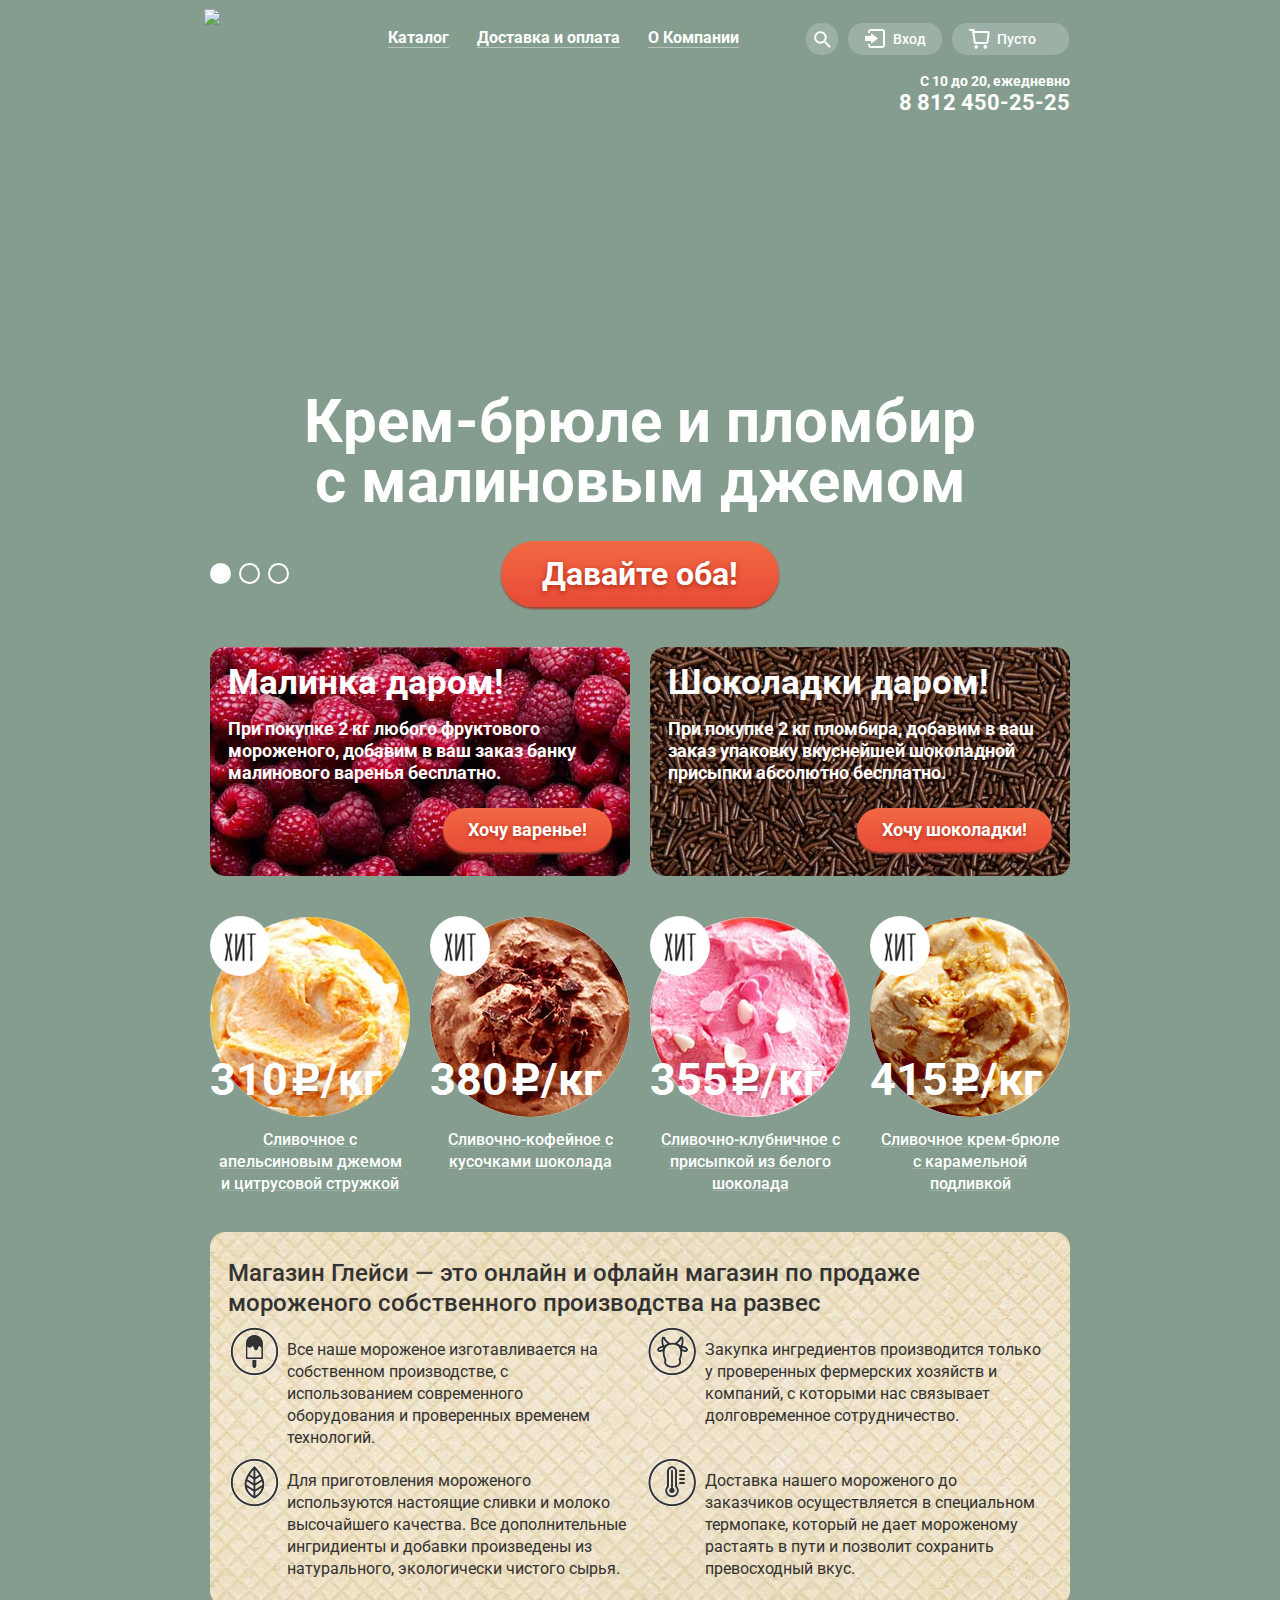
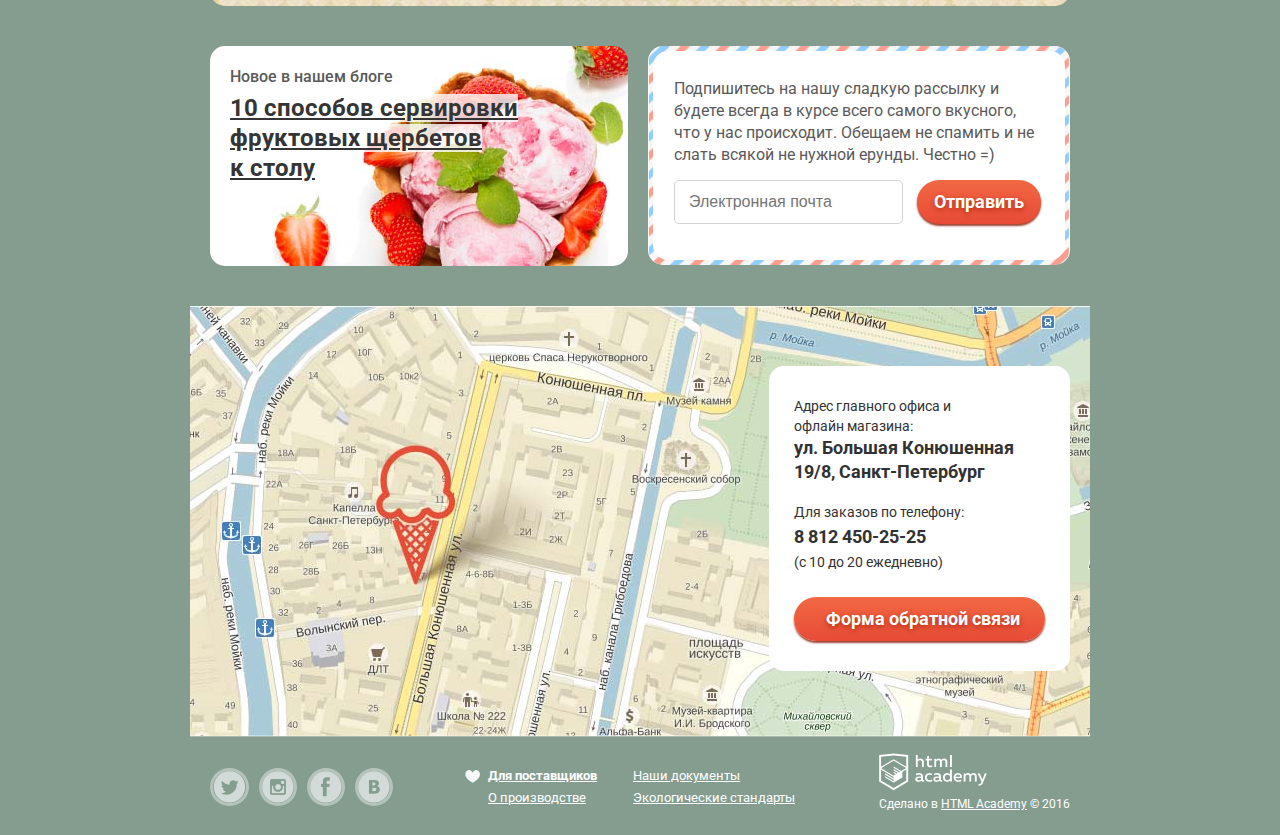
==== commit f29bfa2f: "Внесла правки после первой проверки" ====
--- a/index.html
+++ b/index.html
@@ -5,7 +5,7 @@
     <title>HTML Academy: Глейси</title>
     <link href="https://fonts.googleapis.com/css?family=Roboto:400,500,700&subset=cyrillic" rel="stylesheet">
     <link href="css/normalize.css" rel="stylesheet">
-    <link href="css/style.css" rel="stylesheet">
+    <link href="css/style.min.css" rel="stylesheet">
   </head>
   <body>
     <input type="radio" id="btn-1" name="toggle" checked>
@@ -39,7 +39,7 @@
             <ul class="user-block">
               <li class="user-block__item">
                 <a class="user-block__link  search" href="#"></a>
-                <form class="search-form">
+                <form class="search-form" action="https://echo.htmlacademy.ru" method="post">
                   <input type="search" placeholder="Что ищем?">
                 </form>
               </li>
@@ -104,7 +104,7 @@
             <img class="card__image" src="img/card-1.jpg" width="200" height="200" alt="orange">
             <div class="card__price">310<span></span>/кг</div>
             <p class="card__description">Сливочное с апельсиновым джемом и цитрусовой стружкой</p>
-            <div class="btn-inner">
+            <div class="card__btn">
               <a class="btn" href="#">Быстрый просмотр</a>
             </div>
           </article>
@@ -112,7 +112,7 @@
             <img class="card__image" src="img/card-2.jpg" width="200" height="200" alt="chocolate">
             <div class="card__price">380<span></span>/кг</div>
             <p class="card__description">Сливочно-кофейное с кусочками шоколада</p>
-            <div class="btn-inner">
+            <div class="card__btn">
               <a class="btn" href="#">Быстрый просмотр</a>
             </div>
           </article>
@@ -120,7 +120,7 @@
             <img class="card__image" src="img/card-3.jpg" width="200" height="200" alt="strawberry">
             <div class="card__price">355<span></span>/кг</div>
             <p class="card__description">Сливочно-клубничное с присыпкой из белого шоколада</p>
-            <div class="btn-inner">
+            <div class="card__btn">
               <a class="btn" href="#">Быстрый просмотр</a>
             </div>
           </article>
@@ -128,7 +128,7 @@
             <img class="card__image" src="img/card-4.jpg" width="200" height="200" alt="caramel">
             <p class="card__price">415<span></span>/кг</p>
             <p class="card__description">Сливочное крем-брюле с карамельной подливкой</p>
-            <div class="btn-inner">
+            <div class="card__btn">
               <a class="btn" href="#">Быстрый просмотр</a>
             </div>
           </article>
@@ -172,7 +172,7 @@
               <p><span>8 812 450-25-25</span></p>
               <p>(с 10 до 20 ежедневно)</p>
             </div>
-            <a class="btn  feedback" href="#">Форма обратной связи</a>
+            <a class="btn  feedback" href="/feedback">Форма обратной связи</a>
           </div>
         </div>
         <div class="container  clearfix">
@@ -199,10 +199,10 @@
             </ul>
           </div>
           <div class="footer-copyright">
-            <a href="#" class="logo-academy">
-              <img src="img/logo-htmlacademy.png" width="108" height="38" alt="logo-footer">
+            <a class="footer-copyright__logo" href="#" >
+              <img class="footer-copyright__img" src="img/logo-htmlacademy.png" width="108" height="38" alt="logo-footer">
             </a>
-            <p>Сделано в <a class="link-academy" href="#">HTML Academy</a> © 2016</p>
+            <p>Сделано в <a class="footer-copyright__link" href="#">HTML Academy</a> © 2016</p>
           </div>
         </div>
       </footer>
@@ -217,7 +217,7 @@
         </form>
       </div>
     </div>
-    <script src="js/modal-block.js"></script>
+    <script src="js/modal-block.min.js"></script>
     <script type="text/javascript" charset="utf-8" async src="https://api-maps.yandex.ru/services/constructor/1.0/js/?sid=m1Byi0TBubH5Tx2V8xlXGRGt8iJAKBAa&amp;height=430&amp&id=yandex-map;lang=ru_RU&amp;sourceType=constructor&amp;scroll=true"></script>
   </body>
 </html>
--- a/css/style.min.css
+++ b/css/style.min.css
@@ -0,0 +1 @@
+body{min-width:900px;margin:0;padding:0;font-family:"Roboto","Arial",sans-serif;font-size:16px;line-height:22px;font-weight:400;color:#fff;background-color:#849d8f}.wrapper{background-repeat:no-repeat;background-position:top center;-webkit-transition:background-image .5s ease,background-color .5s ease;transition:background-image .5s ease,background-color .5s ease}.container{width:860px;padding:0 20px;margin:0 auto}.clearfix::after{content:"";display:table;clear:both}.btn{display:inline-block;padding:10px 15px;margin:0;font-family:"Roboto","Arial",sans-serif;font-size:18px;line-height:24px;font-weight:700;text-align:center;vertical-align:top;color:#fff;background-image:-webkit-linear-gradient(#f26843,#e74b36);background-image:linear-gradient(#f26843,#e74b36);box-shadow:0 2px 2px 0 #9e4334;text-shadow:0 2px 5px rgba(160,32,11,.76);border-radius:100px;cursor:pointer;text-decoration:none;border:0;outline:none}.btn:hover{background-image:-webkit-linear-gradient(#f58669,#ec6f5e);background-image:linear-gradient(#f58669,#ec6f5e);box-shadow:0 2px 2px 0 #ac1000}.btn:active{background-image:-webkit-linear-gradient(#d74632,#e1613e);background-image:linear-gradient(#d74632,#e1613e);box-shadow:inset 0 3px 3px 0 #952718}.main-header{position:relative;padding:9px 0 0;margin:0;font-size:0}.logo,.main-nav{display:inline-block;padding:0;vertical-align:top}.logo{height:64px;width:154px;margin:0 16px 0 -6px}.logo img{max-width:100%;height:auto}.main-nav{width:695px;margin:0}.site-navigation{float:left;margin:0;padding:0;font-size:0;list-style:none}.site-navigation__item{position:relative;display:inline-block;font-size:16px;line-height:18px;font-weight:700;vertical-align:middle}.site-navigation__link{display:block;padding:6px 14px;margin:14px 0 18px;color:#fff;border-radius:15px;cursor:pointer;text-decoration:none}.site-navigation span{display:block;width:100%;height:1px;background-color:rgba(255,255,255,.4)}.site-navigation__link:hover{color:#000;background-color:#f8f7f4}.site-navigation__link:active{box-shadow:inset 0 2px 3px 0 #696969}.site-navigation__link:active span,.site-navigation__link:hover span{display:none}.site-navigation__link--current{background-color:#d07058;cursor:default}.site-navigation__link--current:hover{color:#fff;background-color:#d07058}.site-navigation__link--current:active{box-shadow:inset 0 0 0 0}.sub-menu{display:none;position:absolute;top:50px;left:-7px;z-index:300;width:143px;padding:9px 0 5px;margin:0;background-color:#f8f7f4;border-radius:10px;list-style:none}.logo img,.site-navigation__item:hover .sub-menu{display:block}.sub-menu__item{display:block;padding:0;margin:0 0 3px;font-size:14px;line-height:16px;font-weight:400}.sub-menu__link{display:block;padding:6px 20px;margin:0;color:#000;text-decoration:none;cursor:pointer}.sub-menu__item:nth-of-type(1) .sub-menu__link{font-weight:700;border-bottom:1px solid #d1d0ce}.sub-menu__link:hover{background-color:#fbded7}.sub-menu__link:active{background-color:#f6b5a5}.sub-menu__link--current{cursor:default}.sub-menu__link--current,.sub-menu__link--current:active,.sub-menu__link--current:hover{color:#fff;background-color:#d07058}.user-block{float:right;margin:0;padding:0;font-size:0;list-style:none}.user-block__item{position:relative;display:inline-block;margin-left:10px;font-size:14px;line-height:16px;font-weight:500;vertical-align:middle}.user-block__link{position:relative;display:block;padding:8px 0 8px 45px;margin:14px 0 18px;color:#fff;background-color:rgba(255,255,255,.2);border-radius:15px;text-decoration:none}.user-block__link:hover{color:#000;background-color:#f8f7f4}.user-block__link:active{box-shadow:inset 0 2px 3px 0 #696969}.user-block__item .search{min-height:16px;width:32px;margin-left:0;padding-left:0;padding-right:0}.cart::before,.login::before,.search::before{content:"";position:absolute;background-repeat:no-repeat}.search::before{height:17px;background-image:url(../img/sprite.png);background-position:-236px -72px;top:8px;left:8px;width:17px}.search:hover::before{background-position:-236px -113px}.login-block,.search-form{display:none;position:absolute;top:50px;right:0;z-index:200;background-color:#f8f7f4;border-radius:10px}.search-form{height:44px;margin:0;width:310px;padding:20px 15px}.user-block__item:hover .booking,.user-block__item:hover .login-block,.user-block__item:hover .search-form{display:block}.login-block input[type=password],.login-block input[type=text],input[type=search]{width:100%;padding:9px 14px;margin:0;font-size:14px;line-height:24px;color:#323232;background-color:#fff;border:1px solid #d3d3d2;border-radius:10px;box-sizing:border-box;outline:none}.user-block__item .login{padding-right:16px}.cart::before,.login::before{top:6px;left:17px;width:21px}.login::before{background-image:url(../img/sprite.png);height:19px;background-position:-180px -141px}.login:hover::before{background-position:-85px -184px}.login-block{width:241px;padding:20px 17px 22px 19px}.login-block form{display:-webkit-box;display:-ms-flexbox;display:flex;-webkit-box-orient:horizontal;-webkit-box-direction:normal;-ms-flex-direction:row;flex-direction:row;-ms-flex-wrap:wrap;flex-wrap:wrap;-webkit-box-pack:justify;-ms-flex-pack:justify;justify-content:space-between}.login-block input[type=password],.login-block input[type=text]{margin:0 0 20px;font-family:"Roboto","Arial",sans-serif;font-size:16px;font-weight:400;border-radius:5px}.info-inner{padding:0;margin:0}.booking,.info-inner a{margin:0;font-size:13px;line-height:16px}.info-inner a{text-decoration:underline;display:block;padding:3px 0;color:#323232}.info-inner a:hover{color:#ffbc9e}.login-block .btn{padding:10px 24px}.user-block__item .cart{padding-right:33px}.cart::before{height:20px;background-position:-57px -12px}.cart:hover::before{background-position:-12px -12px}.user-block__item .cart--full{padding-right:14px;color:#000;background-color:#fff}.cart--full::before,.cart::before{background-image:url(../img/sprite.png)}.cart--full::before,.cart--full:hover::before{background-position:-12px -48px}.booking{display:none;position:absolute;top:50px;right:0;z-index:200;width:510px;padding:16px 12px 12px 18px;font-weight:400;color:#333;background-color:#f8f7f4;border-radius:10px}.booking__table{float:right;width:510px;padding:0;margin:0;border-collapse:collapse;border-spacing:0}tr{display:table-row;height:33px}.booking__cancel{width:25px}.booking__cancel button{position:relative;top:0;left:0;width:11px;height:11px;font-size:0;background-color:transparent;border:0;outline:0;cursor:pointer}.booking__cancel button::after,.booking__cancel button::before{content:"";position:absolute;top:-1px;left:6px;width:2px;height:14px;background-color:#686867}.booking__cancel::before{-webkit-transform:rotate(45deg);transform:rotate(45deg)}.booking__cancel::after{-webkit-transform:rotate(-45deg);transform:rotate(-45deg)}.booking__picture{width:33px;height:33px}tr:nth-of-type(1) .booking__picture,tr:nth-of-type(2) .booking__picture{background-image:url(../img/ice-1.png);background-repeat:no-repeat;background-position:0 10px}tr:nth-of-type(2) .booking__picture{background-image:url(../img/ice-2.png)}.booking__description{width:230px;padding:18px 14px}.booking__price span{color:#999}.last-row{padding:15px 0;font-size:15px;font-weight:700;text-align:right;border-top:1px solid #cacac7}.booking .booking__btn{float:right;width:142px;padding:10px 15px;margin:0;border-radius:100px}.booking .booking__btn:hover{color:#fff}.slide-btn{padding:11px 41px;font-size:32px;line-height:44px}.slider{position:relative;padding:272px 0 0;margin:0 0 40px;text-align:center}.slider-controls{position:absolute;bottom:22px;left:0;z-index:20;font-size:0}.slider-controls label{display:inline-block;width:17px;height:17px;margin-right:8px;vertical-align:top;background-color:transparent;border:2px solid #fff;border-radius:50%;cursor:pointer}.slide,input[type=checkbox],input[type=radio]{display:none;padding:0;margin:0}.slide-title{width:700px;padding:47px 0 29px;margin:0 auto;font-size:60px;line-height:60px;font-weight:700}#btn-1:checked~.wrapper{background-color:#849d8f;background-image:url(../img/slide-1.png)}#btn-2:checked~.wrapper{background-color:#8996a6;background-image:url(../img/slide-2.png)}#btn-3:checked~.wrapper{background-color:#9d8b84;background-image:url(../img/slide-3.png)}#btn-1:checked~.wrapper #slide1,#btn-2:checked~.wrapper #slide2,#btn-3:checked~.wrapper #slide3{display:block}#btn-1:checked~.wrapper label[for=btn-1],#btn-1:checked~.wrapper label[for=btn-1]:hover,#btn-2:checked~.wrapper label[for=btn-2],#btn-2:checked~.wrapper label[for=btn-2]:hover,#btn-3:checked~.wrapper label[for=btn-3],#btn-3:checked~.wrapper label[for=btn-3]:hover{background-color:#fff}#btn-1~.wrapper label[for=btn-1]:hover,#btn-2~.wrapper label[for=btn-2]:hover,#btn-3~.wrapper label[for=btn-3]:hover{background-color:rgba(255,255,255,.4)}.timetable{position:absolute;top:67px;right:0;font-size:14px;line-height:16px;font-weight:700;text-align:right}.timetable span{font-size:22px;line-height:24px}.advantages{display:-webkit-box;display:-ms-flexbox;display:flex;-webkit-box-orient:horizontal;-webkit-box-direction:normal;-ms-flex-direction:row;flex-direction:row;-ms-flex-wrap:wrap;flex-wrap:wrap;margin:0 0 31px;padding:0}.advantages-left,.advantages-right{width:384px;padding:15px 18px 24px;font-size:0;text-align:right;border-radius:15px}.advantages-left{margin-right:20px;background:url(../img/raspberry.jpg)}.advantages-right{background:url(../img/choko.jpg) no-repeat}.advantages__description,.advantages__title{padding:0;margin:0 0 15px;font-size:35px;line-height:41px;font-weight:700;text-align:left}.advantages__description{margin:0 0 24px;font-size:18px;line-height:22px}.advantages .btn{float:right;padding:10px 25px}.bestseller{display:-webkit-box;display:-ms-flexbox;display:flex;-webkit-box-orient:horizontal;-webkit-box-direction:normal;-ms-flex-direction:row;flex-direction:row;padding:0;-webkit-box-pack:justify;-ms-flex-pack:justify;justify-content:space-between;margin-bottom:27px}.card{position:relative;width:200px;margin:0;padding:10px 0;text-align:left}.bestseller .card::before{content:"";position:absolute;top:9px;left:0;width:60px;height:60px;background:url(../img/hit.jpg) no-repeat;border-radius:50%}.card__image{display:block;max-width:100%;height:auto;padding:0;margin:0;border-radius:50%}.card__price{padding:0;margin:-60px 0 15px;font-size:45px;line-height:45px;font-weight:700}.card__price span,.features__item::before{background-image:url(../img/sprite.png);background-repeat:no-repeat}.card__price span{display:inline-block;margin:0 1px;background-position:-216px -9px;width:31px;height:36px}.card__description{padding:12px 5px 0;margin:0;font-family:"Roboto","Arial",sans-serif;font-size:16px;line-height:22px;font-weight:500;color:#fff;text-align:center;text-decoration:underline;-webkit-text-decoration-color:rgba(255,255,255,.2);text-decoration-color:rgba(255,255,255,.2)}.card__btn{display:none;position:absolute;top:0;left:-10px;z-index:200;width:220px;min-height:60px;padding:303px 0 0;margin:0;font-size:0;text-align:center;background-color:rgba(255,255,255,.3);border-radius:5px}.card:hover .card__btn{display:block}.card:hover .card__description{text-decoration:none}.features{padding:26px 18px;margin-bottom:40px;color:#323232;background:#f0e4ce url(../img/pattern.jpg);border-radius:15px}.features__title,.news__left p{padding:0;margin:0;font-size:24px;line-height:30px;font-weight:500}.features__list{width:820px;padding:0;margin:0;text-align:left;-webkit-columns:2;-moz-columns:2;columns:2;-webkit-column-width:345px;-moz-column-width:345px;column-width:345px;list-style:none}.features__item{display:inline-block;position:relative;min-height:110px;padding:0 0 0 59px;margin:21px 0 0;font-size:16px;line-height:22px;font-weight:400;vertical-align:top}.features__item::before{content:"";position:absolute;top:-12px;left:2px;width:49px;height:49px;background-color:transparent}.ice-cream::before{background-position:-107px -85px}.leaf::before{background-position:-12px -158px}.cow::before{background-position:-146px -12px}.term::before{background-position:-130px -184px}.news{padding:0 0 10px;margin:0}.news__left,.news__right{float:left;min-height:180px;border-radius:15px}.news__left{width:370px;background-image:url(../img/bg-strawberry.jpg);padding:20px 28px 20px 20px;margin:0 20px 0 0}.news__left p{margin:0 0 5px;font-size:16px;line-height:22px;color:#5a5a5a}.news__right{padding:5px;margin:0;background:url(../img/post.jpg) 50% 50%}.news__right .news__content{width:370px;min-height:150px;padding:27px 21px 32px;background-color:#fff;border-radius:15px}.mailing-form{width:370px}.mailing-form input[type=submit]{padding:10px 17px}.news .mailing{padding:0;margin:0 0 14px;font-size:16px;line-height:22px;font-weight:400;color:#5a5a5a}.catalog-title h1,.last-added,fieldset{padding:0;margin:0}.last-added a{font-size:24px;line-height:30px;font-weight:700;color:#353535;background-color:rgba(255,255,255,.8);text-decoration:underline;cursor:pointer}.news__right input[type=email]{width:199px;padding:9px 14px;margin:0 10px 0 0;font-size:16px;line-height:24px;font-weight:400;color:#999;border:1px solid #d3d3d2;border-radius:5px;outline:none}.catalog-page{background-image:-webkit-linear-gradient(#9db1a5,#849d8f);background-image:linear-gradient(#9db1a5,#849d8f)}.catalog-title{padding:25px 0;margin:0}.catalog-title h1{font-size:35px;line-height:41px;font-weight:700;text-align:left}.breadcrumbs{padding:0;margin:0;font-size:0;list-style:none}.breadcrumbs__item{display:inline-block;padding:0;margin:0;font-size:14px;line-height:16px;font-weight:400;vertical-align:top}.breadcrumbs__link{position:relative;display:block;padding:0;margin:0 20px 0 0;color:#fff}.breadcrumbs__link::after{position:absolute;content:"\00BB";right:-13px;top:0}.breadcrumbs__link:hover,.breadcrumbs_link:active{color:#ffbc9e}.breadcrumbs__current-link{cursor:default;text-decoration:none}.breadcrumbs__current-link::after,.breadcrumbs__current-link::before{display:none}.breadcrumbs__current-link:active,.breadcrumbs__current-link:hover{color:#fff}.form-filter{display:-webkit-box;display:-ms-flexbox;display:flex;-webkit-box-orient:horizontal;-webkit-box-direction:normal;-ms-flex-direction:row;flex-direction:row;-webkit-box-pack:justify;-ms-flex-pack:justify;justify-content:space-between;-ms-flex-wrap:wrap;flex-wrap:wrap;width:860px;padding:0;margin:0;font-size:14px;line-height:16px;font-weight:500;color:#fff}.form-title{padding:0;margin:0 0 6px 14px;color:#fff;outline:none}fieldset{margin:0 0 15px;border:none}.sorting-inner{position:relative}.sorting-inner::after{position:absolute;content:"";top:15px;right:13px;width:9px;height:5px;background-image:url(../img/sprite.png);background-position:-101px -231px;background-repeat:no-repeat}.sorting-inner:hover::after{background-image:url(../img/sprite.png);background-position:-77px -231px}.sorting{width:192px;height:36px;padding-left:12px;padding-right:34px;margin:0;font-size:16px;line-height:18px;background-color:rgba(255,255,255,.2);border-radius:20px;border:none;outline:none;-webkit-appearance:none;-moz-appearance:none;text-indent:.01px;text-overflow:"";appearance:none}.sorting::-ms-expand{display:none}.sorting:hover{color:#000;background-color:#fff}.sorting__item{padding:0;margin:0;border:none;outline:none}.fieldset-inner,.range-controls{margin:0;background:rgba(255,255,255,.2);border-radius:20px}.range-controls{position:relative;width:188px;height:20px;padding-top:16px;padding-right:15px;padding-left:15px}.range-controls .scale{height:4px;background:rgba(255,255,255,.5)}.range-controls .bar{width:53%;height:4px;margin-left:28px;background:#fff}.range-controls .toggle{position:absolute;top:8px;width:20px;height:20px;background:#fff;border-radius:50%;cursor:pointer}.range-controls .toggle-min{left:35px}.range-controls .toggle-max{right:65px}.range-controls .toggle:hover{top:7px;width:22px;height:22px}.range-controls .toggle-min:hover{left:34px}.range-controls .toggle-max:hover{right:64px}.fieldset-inner{padding:9px 14px}input[type=checkbox]+label,input[type=radio]+label{position:relative;display:inline-block;padding:0 0 0 28px;margin:0 20px 0 0;font-size:16px;line-height:18px;font-weight:500;color:#fff;cursor:pointer}input[type=checkbox]+label{padding:0 0 0 31px}input[type=checkbox]+label:last-child,input[type=radio]+label:last-child{margin-right:0}input[type=radio]+label::before{display:block;content:"";position:absolute;top:-1px;left:0;width:18px;height:18px;border-radius:50%;border:1px solid #fff}input[type=radio]:checked+label::after{display:block;content:"";position:absolute;top:4px;left:5px;width:10px;height:10px;border-radius:50%;background-color:#fff}input[type=checkbox]+label::before{display:block;content:"";position:absolute;top:-1px;left:0;width:18px;height:18px;border-radius:20%;border:1px solid #fff}input[type=checkbox]:checked+label::after{display:block;content:"";position:absolute;top:-1px;left:0;width:20px;height:20px;background:url(../img/sprite.png);background-position:-102px -12px}input[type=checkbox]+label:hover::before,input[type=radio]+label:hover::before{box-shadow:inset 0 0 0 1px #fff}input[type=checkbox]+label:active::before,input[type=radio]+label:active::before{box-shadow:0 0 0 0 #fff;border:1px solid rgba(255,255,255,.4)}.filter-btn{display:block;width:144px;height:34px;padding:7px 16px;margin:22px 0 15px;font-family:"Roboto","Arial",sans-serif;font-weight:500;font-size:16px;line-height:18px;color:#fff;background-color:rgba(255,255,255,.2);text-decoration:none;border:2px solid #fff;border-radius:100px;cursor:pointer;outline:none}.filter-btn:hover{color:#000;background-color:#fff;border:none}.filter-btn:active{color:#000;box-shadow:inset 0 2px 3px 0 #696969}.card-layout{display:-webkit-box;display:-ms-flexbox;display:flex;-webkit-box-orient:horizontal;-webkit-box-direction:normal;-ms-flex-direction:row;flex-direction:row;-webkit-box-pack:justify;-ms-flex-pack:justify;justify-content:space-between;-ms-flex-wrap:wrap;flex-wrap:wrap;margin-top:15px}.card-layout .card{margin-bottom:17px}.card-active .card__btn{display:block;text-decoration:none}.card-active .card__description{text-decoration:none}.btn-pages{position:relative;padding:0;margin:78px 0 0 auto}.btn-pages__list{min-width:146px;padding:0 22px;margin:0;font-size:0;list-style:none}.btn-pages__item{display:inline-block;font-size:16px;line-height:18px;font-weight:500;vertical-align:middle}.btn-pages__link{display:block;padding:4px 8px;margin:0 2px;color:#fff;text-decoration:none;border-radius:50%;cursor:pointer}.btn-pages__link:hover{background-color:rgba(255,255,255,.2)}.btn-pages__link--active,.btn-pages__link--active:active,.btn-pages__link--active:hover,.btn-pages__link:active{background-color:#fff;color:#000}.btn-pages__link--active{cursor:default}.btn-pages-next,.btn-pages-prev{position:absolute;bottom:6px;width:9px;height:14px;font-size:0;background-color:transparent;background-image:url(../img/sprite.png);background-repeat:no-repeat;background-position:-30px -230px;outline:none;border:none;cursor:pointer}.btn-pages-disabled{left:0;opacity:.2;-webkit-transform:rotate(180deg);transform:rotate(180deg)}.btn-pages-next{right:0}.main-footer{position:relative;padding:0;margin:30px 0 0}.map{height:430px;padding:0;margin:0;background:url(../img/map.jpg) center 0 no-repeat}.contact{position:absolute;top:60px;right:50%;z-index:200;padding:30px 25px;margin:0 -430px 0 0;font-size:14px;line-height:20px;font-weight:400;color:#323232;background-color:#fff;border-radius:15px}.contact p{width:225px}.contact span{font-size:18px;line-height:24px;font-weight:700}.contact__adress{padding:0;margin-bottom:18px}.contact p,.contact__phone{padding:0;margin:0}.contact__phone span{display:block;margin:3px 0}.contact .btn{padding-right:25px;padding-left:32px;margin-top:25px}.main-footer .container{padding:16px 20px;border-top:1px solid rgba(255,255,255,.3)}.footer-social{float:left;width:200px;padding:15px 0 0;padding-botoom:7px;margin:0 55px 0 0;font-size:0;text-align:left}.social-btn{display:inline-block;width:32px;height:32px;padding:0;margin:0 10px 0 0;font-size:0;vertical-align:middle;background-image:url(../img/sprite.png);background-repeat:no-repeat;opacity:.8;border-radius:50%;border:3px solid rgba(255,255,255,.5);text-decoration:none}.social-btn:hover{border:3px solid rgba(255,255,255,.7);opacity:1}.social-btn:active{border:3px solid rgba(255,255,255,.7);box-shadow:inset 0 3px 3px 0 #9b9b9b}.social-btn-tw{width:33px;background-position:-225px -154px}.social-btn-insta{background-position:-180px -85px}.social-btn-fb{background-position:-12px -85px}.social-btn-vk{background-position:-202px -210px}.footer-providers{float:left;width:360px;padding:14px 0 8px;margin:0}.footer-providers__list{padding:0 0 0 23px;margin:0;font-size:0;list-style:none}.footer-providers__item{display:inline-block;min-width:145px;font-size:13px;line-height:18px;font-weight:400;vertical-align:top}.footer-providers__link{position:relative;display:block;padding:0;margin:0;color:#fff}.footer-copyright__link:hover,.footer-providers__link:hover{color:#ffbc9e}.first-provider{font-weight:700}.first-provider::before{position:absolute;content:"";display:block;top:3px;left:-23px;width:15px;height:13px;background-image:url(../img/sprite.png);background-repeat:no-repeat;background-position:-68px -85px}.footer-copyright{float:right;min-width:190px;padding:0 0 0 10px;margin:0 0 0 20px;font-size:12px;line-height:18px;font-weight:400}.footer-copyright__logo{display:block;width:108px;height:38px;padding:0;margin:0}.footer-copyright__img{display:block;max-width:100%;height:auto;padding:0;margin:0}.footer-copyright p{padding:0;margin:4px 0 0}.footer-copyright__link{font-size:12px;line-height:18px;font-weight:400;color:#fff;cursor:pointer}.modal-block{position:absolute;display:none;z-index:200;left:50%;top:338px;width:430px;margin-left:-239px;padding:17px 24px 24px;background-color:#f8f7f4;border-radius:10px;overflow:hidden}@-webkit-keyframes bounce{0%{-webkit-transform:translateY(-2000px);transform:translateY(-2000px)}70%{-webkit-transform:translateY(30px);transform:translateY(30px)}90%{-webkit-transform:translateY(-10px);transform:translateY(-10px)}to{-webkit-transform:translateY(0);transform:translateY(0)}}@keyframes bounce{0%{-webkit-transform:translateY(-2000px);transform:translateY(-2000px)}70%{-webkit-transform:translateY(30px);transform:translateY(30px)}90%{-webkit-transform:translateY(-10px);transform:translateY(-10px)}to{-webkit-transform:translateY(0);transform:translateY(0)}}.modal-block-show{display:block;-webkit-animation:bounce .6s;animation:bounce .6s}.modal-block-close{position:absolute;top:15px;right:15px;width:18px;height:18px;font-size:0;background-color:transparent;border:0;outline:0;cursor:pointer}.modal-block-close::after,.modal-block-close::before{content:"";position:absolute;top:-2px;left:8px;width:2px;height:23px;background-color:#000}.modal-block-close::before{-webkit-transform:rotate(45deg);transform:rotate(45deg)}.modal-block-close::after{-webkit-transform:rotate(-45deg);transform:rotate(-45deg)}.modal-block-title{padding:0;margin:0 0 18px;font-size:24px;line-height:28px;font-weight:500;color:#323232}.message-form{padding:0;margin:0}.message-form input,.message-form textarea{font-family:"Roboto","Arial",sans-serif;font-size:16px;line-height:24px;font-weight:400;color:#323232;background-color:#fff;border:1px solid #d3d3d2;border-radius:5px;outline:none}.message-form input{float:left;width:237px;padding:9px 14px;margin:0 0 20px}.message-form textarea{width:100%;min-height:154px;padding:12px 14px;margin:0 0 25px;box-sizing:border-box}.modal-block .btn{float:right;width:140px;padding:10px 24px;margin:0}
